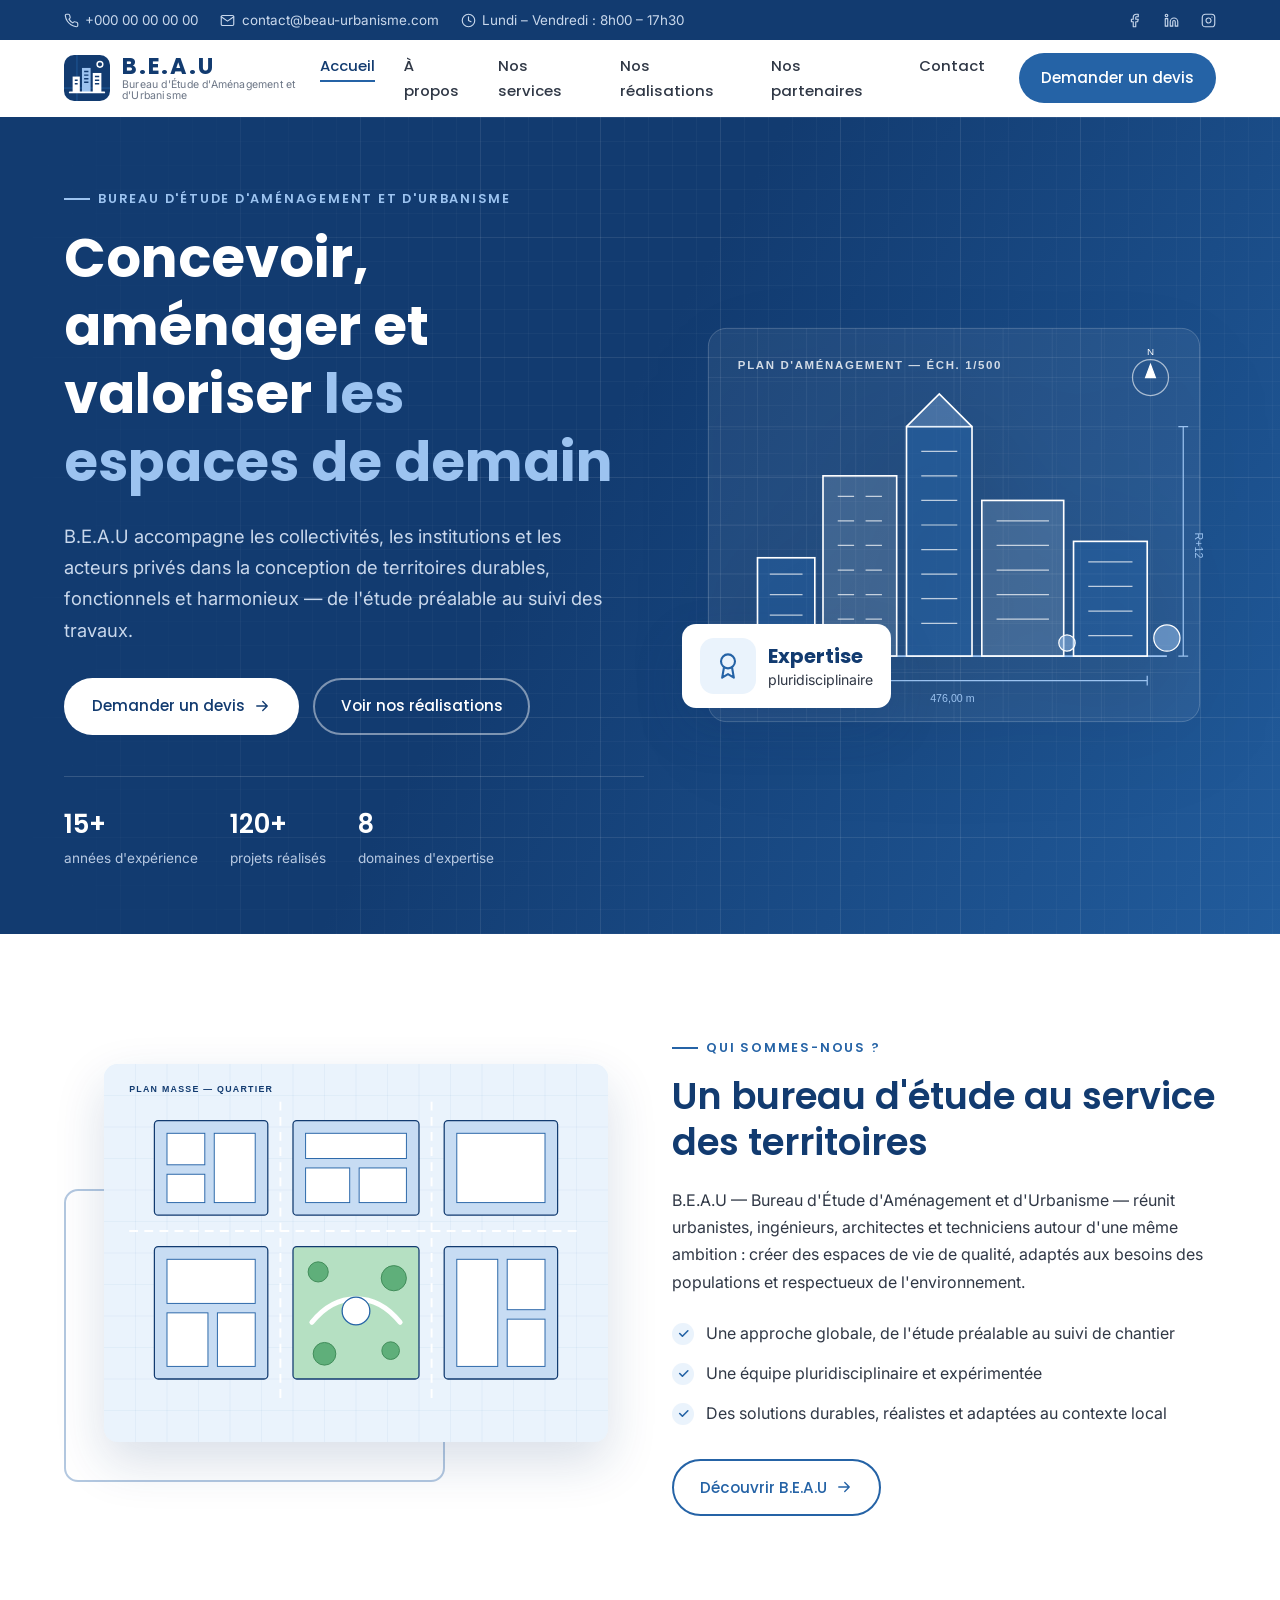
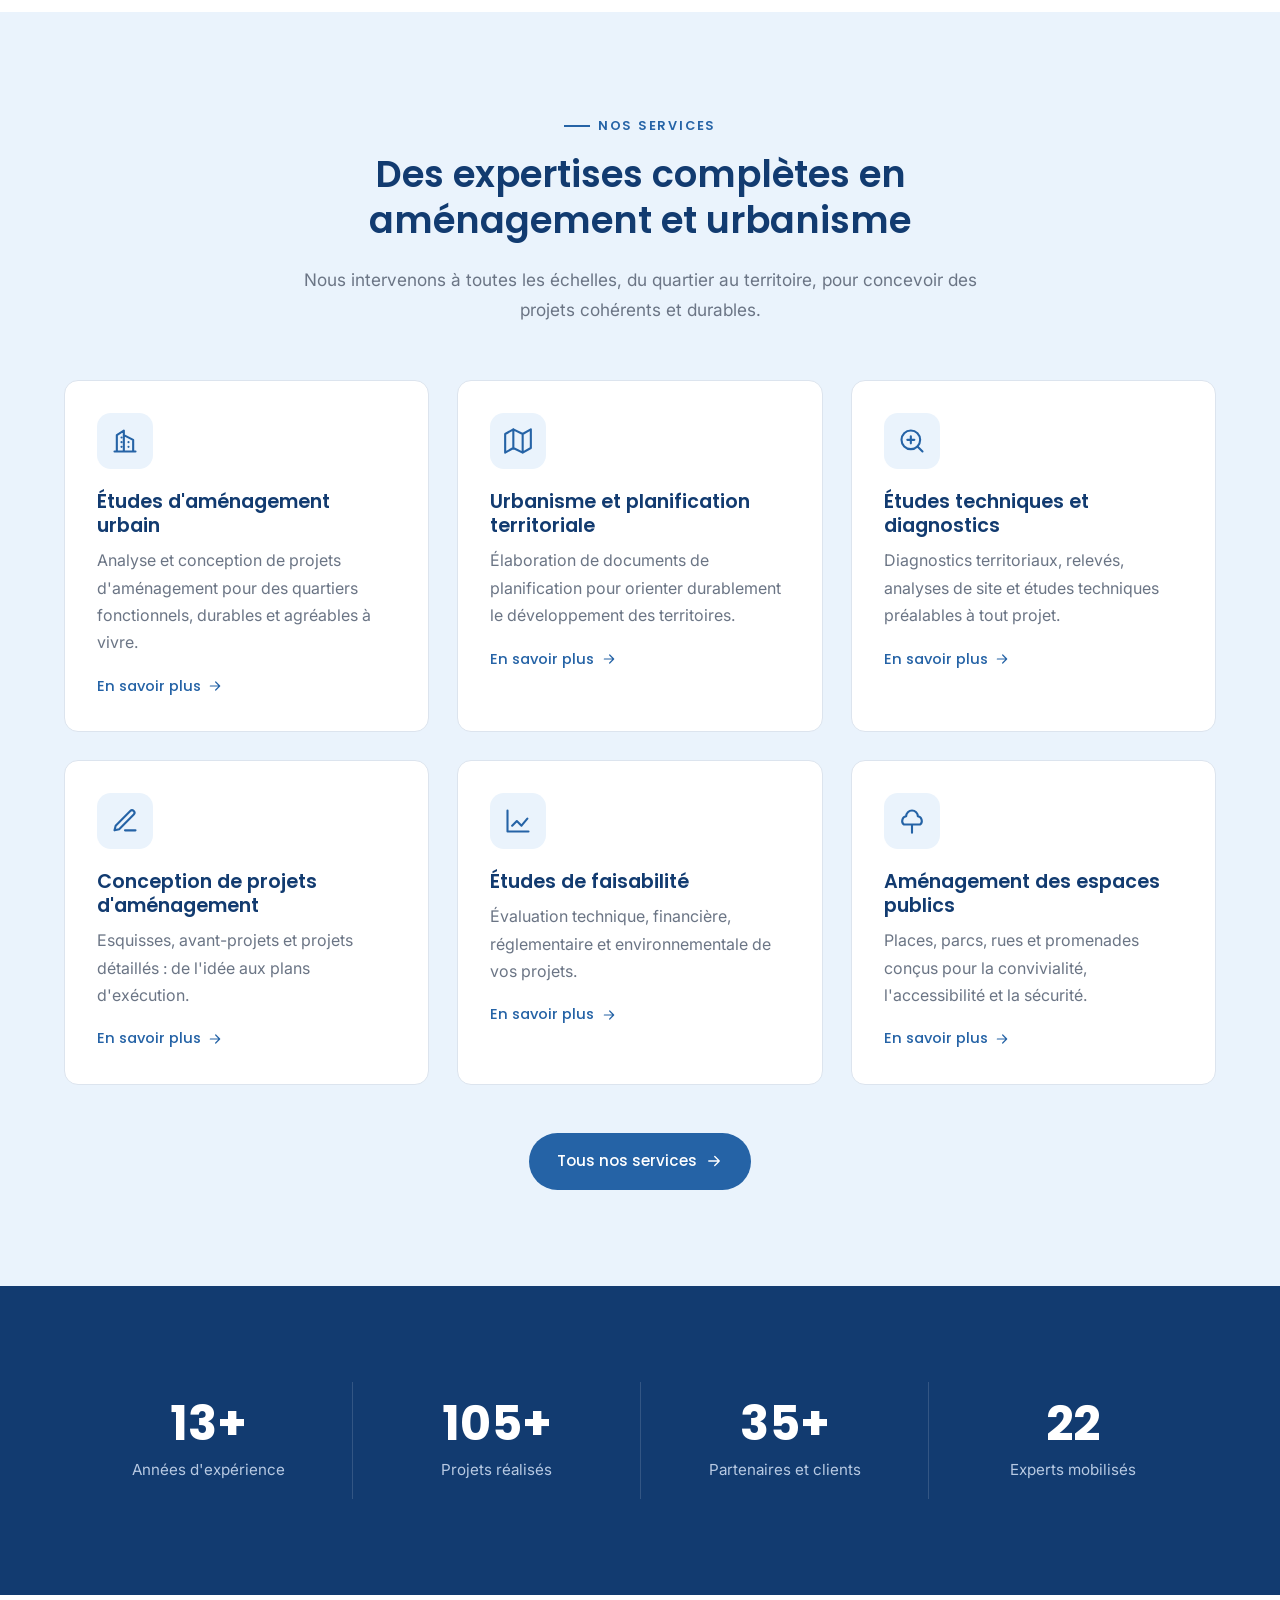
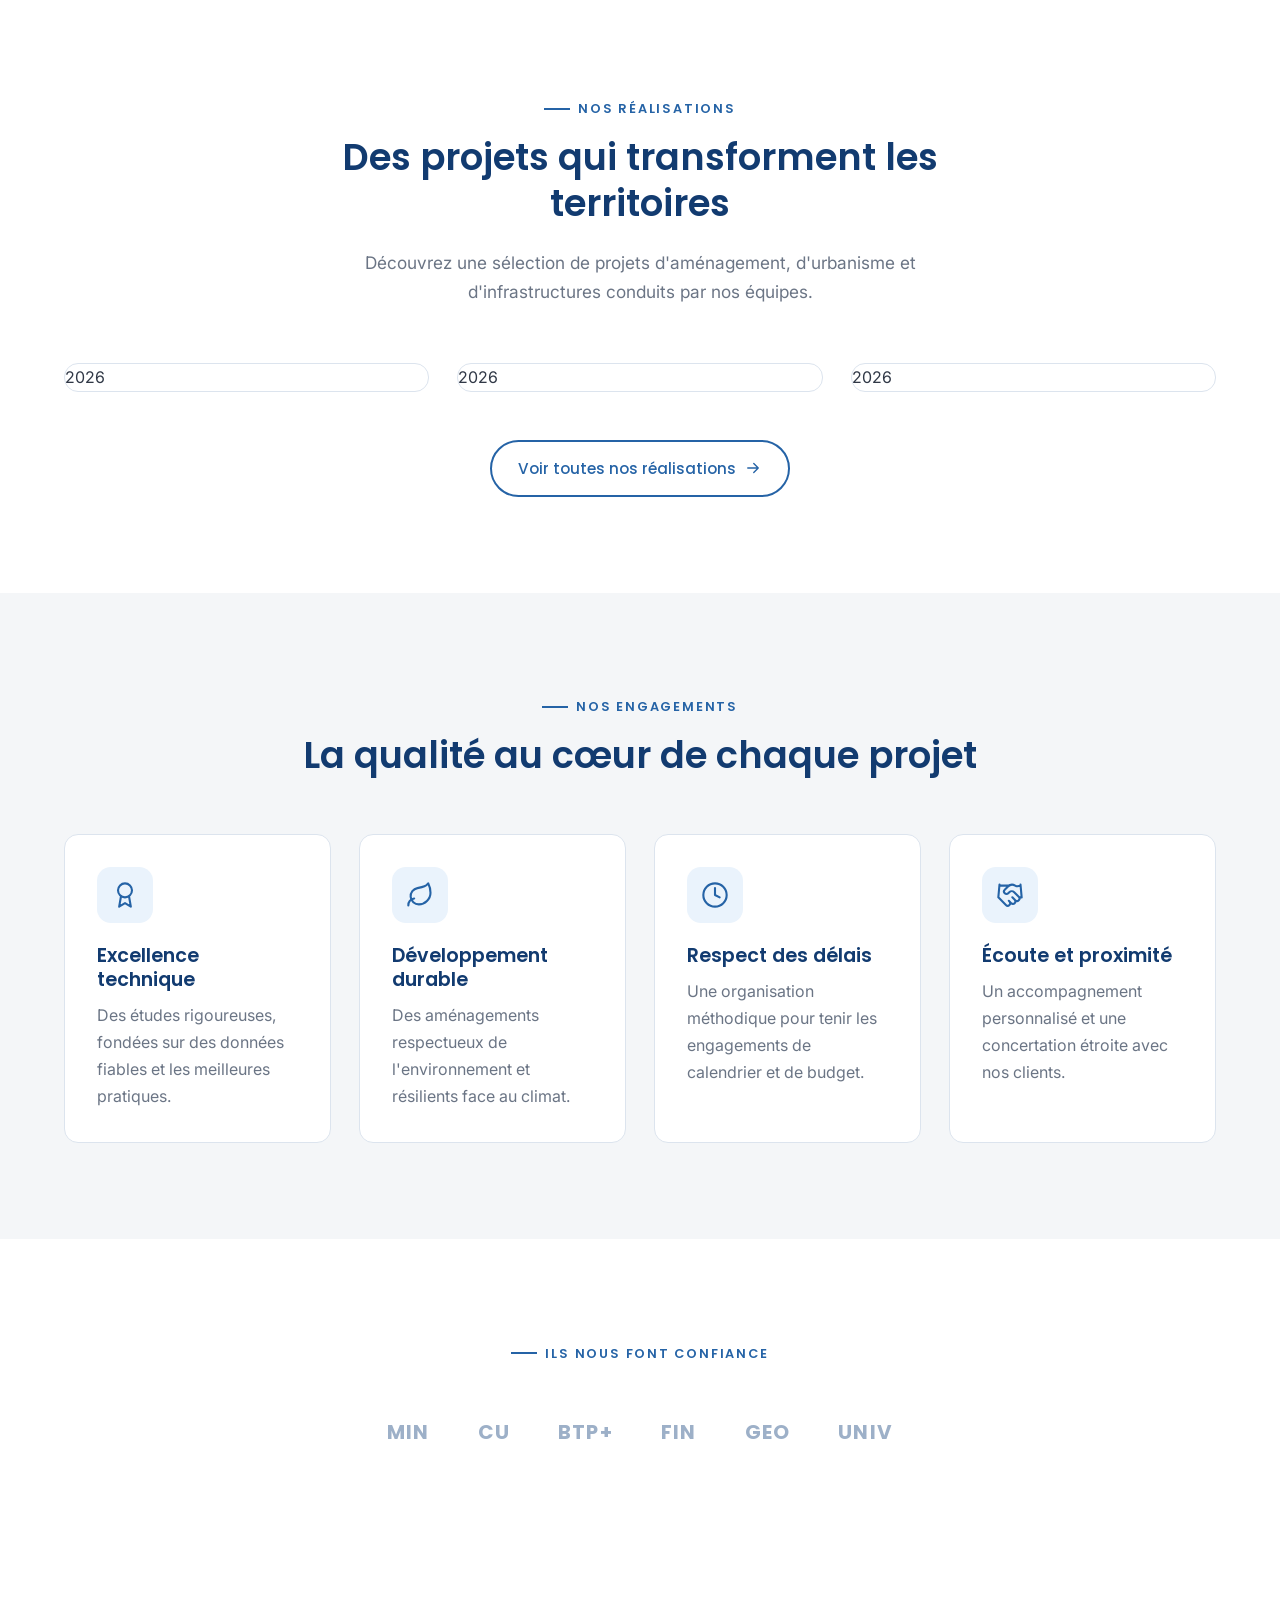
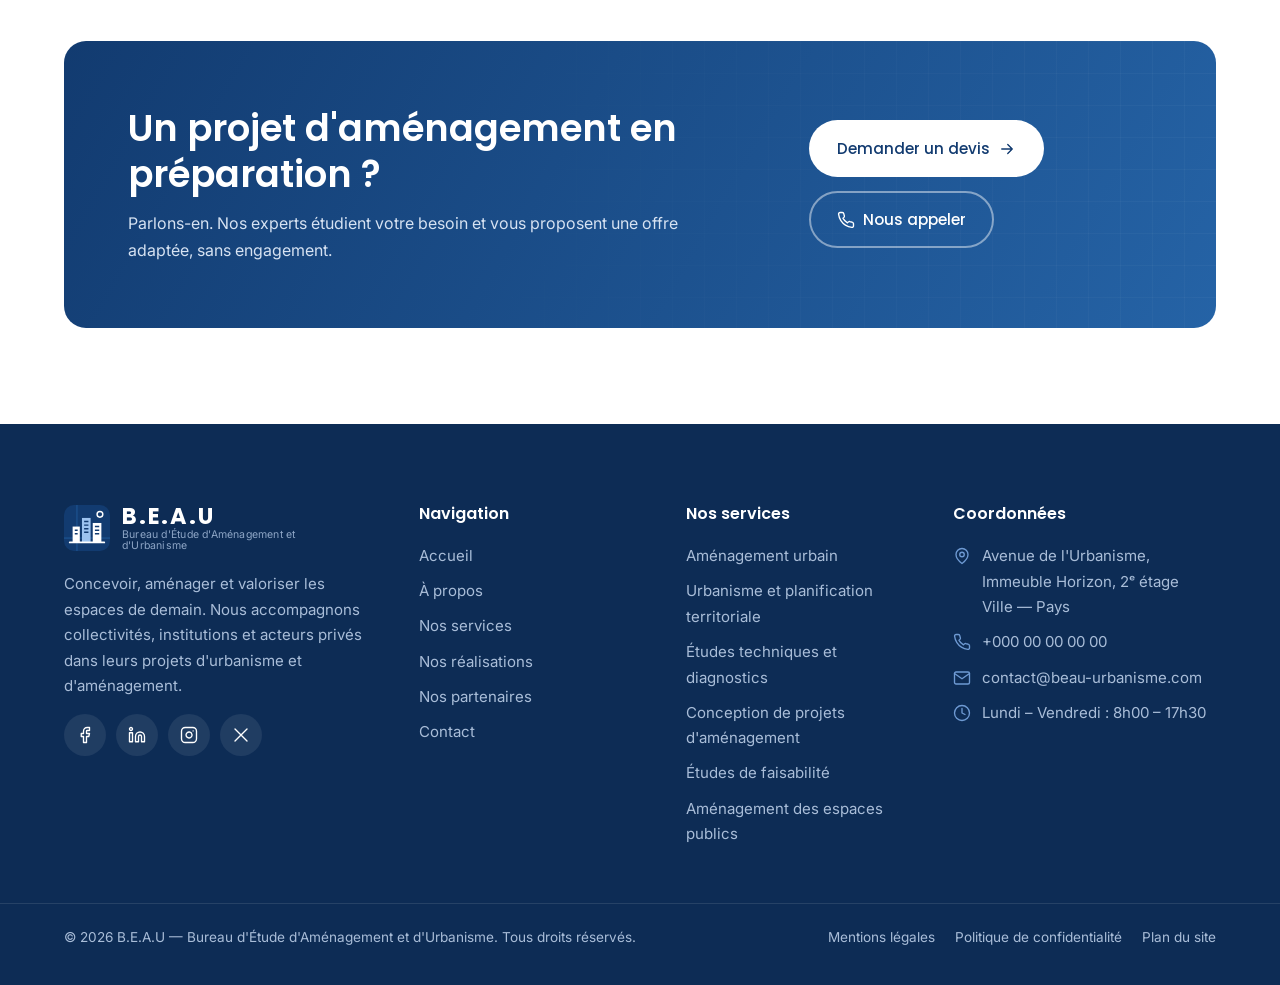
==== index.html @ 171e22b5 "Site web B.E.A.U — première version Six pages (accueil, à propos, services, réalisations, partenaire" ====
<!DOCTYPE html>
<html lang="fr" class="no-js">
<head>
  <meta charset="UTF-8">
  <meta name="viewport" content="width=device-width, initial-scale=1">
  <title>B.E.A.U — Bureau d'Étude d'Aménagement et d'Urbanisme</title>
  <meta name="description" content="B.E.A.U, bureau d'étude en aménagement et urbanisme : études urbaines, planification territoriale, conception d'espaces publics, études de faisabilité et suivi de projets.">
  <link rel="canonical" href="https://www.beau-urbanisme.com/">
  <meta name="theme-color" content="#123B70">
  <meta property="og:type" content="website">
  <meta property="og:site_name" content="B.E.A.U">
  <meta property="og:title" content="B.E.A.U — Bureau d'Étude d'Aménagement et d'Urbanisme">
  <meta property="og:description" content="B.E.A.U, bureau d'étude en aménagement et urbanisme : études urbaines, planification territoriale, conception d'espaces publics, études de faisabilité et suivi de projets.">
  <meta property="og:url" content="https://www.beau-urbanisme.com/">
  <meta property="og:locale" content="fr_FR">
  <link rel="icon" href="assets/img/favicon.svg" type="image/svg+xml">
  <link rel="preconnect" href="https://fonts.googleapis.com">
  <link rel="preconnect" href="https://fonts.gstatic.com" crossorigin>
  <link href="https://fonts.googleapis.com/css2?family=Inter:wght@400;500;600&family=Poppins:wght@500;600;700&display=swap" rel="stylesheet">
  <link rel="stylesheet" href="assets/css/style.css">
  <script type="application/ld+json">
  {
    "@context": "https://schema.org",
    "@type": "ProfessionalService",
    "name": "B.E.A.U — Bureau d'Étude d'Aménagement et d'Urbanisme",
    "url": "https://www.beau-urbanisme.com/",
    "logo": "https://www.beau-urbanisme.com/assets/img/logo.svg",
    "email": "contact@beau-urbanisme.com",
    "telephone": "+000 00 00 00 00",
    "address": { "@type": "PostalAddress", "streetAddress": "Avenue de l'Urbanisme, Immeuble Horizon, 2ᵉ étage", "addressLocality": "Ville — Pays" },
    "slogan": "Concevoir, aménager et valoriser les espaces de demain."
  }
  </script>
</head>
<body>
  <a class="skip-link" href="#contenu">Aller au contenu</a>

  <div class="topbar">
    <div class="container">
      <div class="topbar__info">
        <a href="tel:+000000000000"><svg viewBox="0 0 24 24" fill="none" stroke="currentColor" stroke-width="1.8" stroke-linecap="round" stroke-linejoin="round" aria-hidden="true"><path d="M22 16.9v3a2 2 0 0 1-2.2 2 19.8 19.8 0 0 1-8.6-3.1 19.5 19.5 0 0 1-6-6A19.8 19.8 0 0 1 2.1 4.2 2 2 0 0 1 4.1 2h3a2 2 0 0 1 2 1.7c.1.9.4 1.8.7 2.7a2 2 0 0 1-.5 2.1L8 9.8a16 16 0 0 0 6 6l1.3-1.3a2 2 0 0 1 2.1-.4c.9.3 1.8.6 2.7.7a2 2 0 0 1 1.7 2z"/></svg> +000 00 00 00 00</a>
        <a href="mailto:contact@beau-urbanisme.com"><svg viewBox="0 0 24 24" fill="none" stroke="currentColor" stroke-width="1.8" stroke-linecap="round" stroke-linejoin="round" aria-hidden="true"><rect x="2" y="4" width="20" height="16" rx="2"/><path d="M22 6l-10 7L2 6"/></svg> contact@beau-urbanisme.com</a>
        <a href="contact.html"><svg viewBox="0 0 24 24" fill="none" stroke="currentColor" stroke-width="1.8" stroke-linecap="round" stroke-linejoin="round" aria-hidden="true"><circle cx="12" cy="12" r="10"/><path d="M12 6v6l4 2"/></svg> Lundi – Vendredi : 8h00 – 17h30</a>
      </div>
      <div class="topbar__social">
        <a href="#" aria-label="Facebook"><svg viewBox="0 0 24 24" fill="none" stroke="currentColor" stroke-width="1.8" stroke-linecap="round" stroke-linejoin="round" aria-hidden="true"><path d="M18 2h-3a5 5 0 0 0-5 5v3H7v4h3v8h4v-8h3l1-4h-4V7a1 1 0 0 1 1-1h3z"/></svg></a>
        <a href="#" aria-label="LinkedIn"><svg viewBox="0 0 24 24" fill="none" stroke="currentColor" stroke-width="1.8" stroke-linecap="round" stroke-linejoin="round" aria-hidden="true"><path d="M16 8a6 6 0 0 1 6 6v7h-4v-7a2 2 0 0 0-4 0v7h-4v-7a6 6 0 0 1 6-6zM2 9h4v12H2z"/><circle cx="4" cy="4" r="2"/></svg></a>
        <a href="#" aria-label="Instagram"><svg viewBox="0 0 24 24" fill="none" stroke="currentColor" stroke-width="1.8" stroke-linecap="round" stroke-linejoin="round" aria-hidden="true"><rect x="2" y="2" width="20" height="20" rx="5"/><path d="M16 11.4A4 4 0 1 1 12.6 8 4 4 0 0 1 16 11.4zM17.5 6.5h.01"/></svg></a>
      </div>
    </div>
  </div>

  <header class="header">
    <div class="container">
      <a href="index.html" class="logo" aria-label="B.E.A.U — Accueil">
        <img src="assets/img/logo.svg" alt="" width="46" height="46">
        <span class="logo__text">
          <span class="logo__name">B.E.A.U</span>
          <span class="logo__tag">Bureau d'Étude d'Aménagement et d'Urbanisme</span>
        </span>
      </a>
      <button class="burger" type="button" aria-expanded="false" aria-controls="nav" aria-label="Ouvrir le menu"><span></span></button>
      <nav class="nav" id="nav" aria-label="Navigation principale">
        <ul class="nav__list">
          <li><a class="nav__link" href="index.html" aria-current="page">Accueil</a></li>
          <li><a class="nav__link" href="a-propos.html">À propos</a></li>
          <li><a class="nav__link" href="services.html">Nos services</a></li>
          <li><a class="nav__link" href="realisations.html">Nos réalisations</a></li>
          <li><a class="nav__link" href="partenaires.html">Nos partenaires</a></li>
          <li><a class="nav__link" href="contact.html">Contact</a></li>
        </ul>
        <a href="contact.html#formulaire" class="btn btn--primary">Demander un devis</a>
      </nav>
    </div>
  </header>

  <main id="contenu">
    <section class="hero">
      <div class="container">
        <div>
          <span class="eyebrow" style="color:#9CC3F0">Bureau d'Étude d'Aménagement et d'Urbanisme</span>
          <h1>Concevoir, aménager et valoriser <em>les espaces de demain</em></h1>
          <p class="hero__lead">B.E.A.U accompagne les collectivités, les institutions et les acteurs privés dans la conception de territoires durables, fonctionnels et harmonieux — de l'étude préalable au suivi des travaux.</p>
          <div class="btn-row">
            <a href="contact.html#formulaire" class="btn btn--light">Demander un devis <svg viewBox="0 0 24 24" fill="none" stroke="currentColor" stroke-width="1.8" stroke-linecap="round" stroke-linejoin="round" aria-hidden="true"><path d="M5 12h14M13 6l6 6-6 6"/></svg></a>
            <a href="realisations.html" class="btn btn--ghost">Voir nos réalisations</a>
          </div>
          <div class="hero__trust">
            <div><strong>15+</strong>années d'expérience</div>
            <div><strong>120+</strong>projets réalisés</div>
            <div><strong>8</strong>domaines d'expertise</div>
          </div>
        </div>
        <div class="hero__visual reveal">
          <img src="assets/img/hero-ville.svg" alt="Illustration d'un plan d'aménagement urbain avec bâtiments et cotes" width="640" height="520">
          <div class="hero__badge">
            <span class="icon-box"><svg viewBox="0 0 24 24" fill="none" stroke="currentColor" stroke-width="1.8" stroke-linecap="round" stroke-linejoin="round" aria-hidden="true"><circle cx="12" cy="8" r="6"/><path d="M15.5 13.5L17 22l-5-3-5 3 1.5-8.5"/></svg></span>
            <span><strong>Expertise</strong>pluridisciplinaire</span>
          </div>
        </div>
      </div>
    </section>

    <section class="section">
      <div class="container split">
        <div class="media-stack reveal">
          <div class="media-frame"><img src="assets/img/projet-quartier.svg" alt="Plan masse d'un quartier aménagé par B.E.A.U" loading="lazy" width="800" height="600"></div>
        </div>
        <div class="reveal" data-delay="1">
          <span class="eyebrow">Qui sommes-nous ?</span>
          <h2>Un bureau d'étude au service des territoires</h2>
          <p>B.E.A.U — Bureau d'Étude d'Aménagement et d'Urbanisme — réunit urbanistes, ingénieurs, architectes et techniciens autour d'une même ambition : créer des espaces de vie de qualité, adaptés aux besoins des populations et respectueux de l'environnement.</p>
          <ul class="check-list">
            <li>Une approche globale, de l'étude préalable au suivi de chantier</li>
            <li>Une équipe pluridisciplinaire et expérimentée</li>
            <li>Des solutions durables, réalistes et adaptées au contexte local</li>
          </ul>
          <a href="a-propos.html" class="btn btn--outline">Découvrir B.E.A.U <svg viewBox="0 0 24 24" fill="none" stroke="currentColor" stroke-width="1.8" stroke-linecap="round" stroke-linejoin="round" aria-hidden="true"><path d="M5 12h14M13 6l6 6-6 6"/></svg></a>
        </div>
      </div>
    </section>

    <section class="section section--light">
      <div class="container">
        <div class="section-head reveal">
          <span class="eyebrow">Nos services</span>
          <h2>Des expertises complètes en aménagement et urbanisme</h2>
          <p>Nous intervenons à toutes les échelles, du quartier au territoire, pour concevoir des projets cohérents et durables.</p>
        </div>
        <div class="grid grid-3">
          <article class="card reveal" data-delay="0">
            <div class="icon-box"><svg viewBox="0 0 24 24" fill="none" stroke="currentColor" stroke-width="1.8" stroke-linecap="round" stroke-linejoin="round" aria-hidden="true"><path d="M3 21h18M5 21V7l6-4v18M19 21V11l-8-4M9 9h.01M9 13h.01M9 17h.01M15 13h.01M15 17h.01"/></svg></div>
            <h3>Études d'aménagement urbain</h3>
            <p>Analyse et conception de projets d'aménagement pour des quartiers fonctionnels, durables et agréables à vivre.</p>
            <a href="services.html#amenagement-urbain" class="card__link">En savoir plus <svg viewBox="0 0 24 24" fill="none" stroke="currentColor" stroke-width="1.8" stroke-linecap="round" stroke-linejoin="round" aria-hidden="true"><path d="M5 12h14M13 6l6 6-6 6"/></svg></a>
          </article>
          <article class="card reveal" data-delay="1">
            <div class="icon-box"><svg viewBox="0 0 24 24" fill="none" stroke="currentColor" stroke-width="1.8" stroke-linecap="round" stroke-linejoin="round" aria-hidden="true"><path d="M1 6v16l7-4 8 4 7-4V2l-7 4-8-4-7 4zM8 2v16M16 6v16"/></svg></div>
            <h3>Urbanisme et planification territoriale</h3>
            <p>Élaboration de documents de planification pour orienter durablement le développement des territoires.</p>
            <a href="services.html#urbanisme-planification" class="card__link">En savoir plus <svg viewBox="0 0 24 24" fill="none" stroke="currentColor" stroke-width="1.8" stroke-linecap="round" stroke-linejoin="round" aria-hidden="true"><path d="M5 12h14M13 6l6 6-6 6"/></svg></a>
          </article>
          <article class="card reveal" data-delay="2">
            <div class="icon-box"><svg viewBox="0 0 24 24" fill="none" stroke="currentColor" stroke-width="1.8" stroke-linecap="round" stroke-linejoin="round" aria-hidden="true"><circle cx="11" cy="11" r="8"/><path d="M21 21l-4.3-4.3M8 11h6M11 8v6"/></svg></div>
            <h3>Études techniques et diagnostics</h3>
            <p>Diagnostics territoriaux, relevés, analyses de site et études techniques préalables à tout projet.</p>
            <a href="services.html#etudes-techniques" class="card__link">En savoir plus <svg viewBox="0 0 24 24" fill="none" stroke="currentColor" stroke-width="1.8" stroke-linecap="round" stroke-linejoin="round" aria-hidden="true"><path d="M5 12h14M13 6l6 6-6 6"/></svg></a>
          </article>
          <article class="card reveal" data-delay="0">
            <div class="icon-box"><svg viewBox="0 0 24 24" fill="none" stroke="currentColor" stroke-width="1.8" stroke-linecap="round" stroke-linejoin="round" aria-hidden="true"><path d="M12 20h9M16.5 3.5a2.1 2.1 0 0 1 3 3L7 19l-4 1 1-4L16.5 3.5z"/></svg></div>
            <h3>Conception de projets d'aménagement</h3>
            <p>Esquisses, avant-projets et projets détaillés : de l'idée aux plans d'exécution.</p>
            <a href="services.html#conception" class="card__link">En savoir plus <svg viewBox="0 0 24 24" fill="none" stroke="currentColor" stroke-width="1.8" stroke-linecap="round" stroke-linejoin="round" aria-hidden="true"><path d="M5 12h14M13 6l6 6-6 6"/></svg></a>
          </article>
          <article class="card reveal" data-delay="1">
            <div class="icon-box"><svg viewBox="0 0 24 24" fill="none" stroke="currentColor" stroke-width="1.8" stroke-linecap="round" stroke-linejoin="round" aria-hidden="true"><path d="M3 3v18h18M7 16l4-4 4 4 5-6"/></svg></div>
            <h3>Études de faisabilité</h3>
            <p>Évaluation technique, financière, réglementaire et environnementale de vos projets.</p>
            <a href="services.html#faisabilite" class="card__link">En savoir plus <svg viewBox="0 0 24 24" fill="none" stroke="currentColor" stroke-width="1.8" stroke-linecap="round" stroke-linejoin="round" aria-hidden="true"><path d="M5 12h14M13 6l6 6-6 6"/></svg></a>
          </article>
          <article class="card reveal" data-delay="2">
            <div class="icon-box"><svg viewBox="0 0 24 24" fill="none" stroke="currentColor" stroke-width="1.8" stroke-linecap="round" stroke-linejoin="round" aria-hidden="true"><path d="M12 22v-7M17 8a5 5 0 1 0-10 0 4 4 0 0 0-2 7h14a4 4 0 0 0-2-7z"/></svg></div>
            <h3>Aménagement des espaces publics</h3>
            <p>Places, parcs, rues et promenades conçus pour la convivialité, l'accessibilité et la sécurité.</p>
            <a href="services.html#espaces-publics" class="card__link">En savoir plus <svg viewBox="0 0 24 24" fill="none" stroke="currentColor" stroke-width="1.8" stroke-linecap="round" stroke-linejoin="round" aria-hidden="true"><path d="M5 12h14M13 6l6 6-6 6"/></svg></a>
          </article>
        </div>
        <div style="text-align:center;margin-top:48px" class="reveal">
          <a href="services.html" class="btn btn--primary">Tous nos services <svg viewBox="0 0 24 24" fill="none" stroke="currentColor" stroke-width="1.8" stroke-linecap="round" stroke-linejoin="round" aria-hidden="true"><path d="M5 12h14M13 6l6 6-6 6"/></svg></a>
        </div>
      </div>
    </section>

    <section class="section section--dark">
      <div class="container">
        <!-- Chiffres clés : à confirmer avec l'entreprise -->
        <div class="stats">
          <div class="stat reveal"><div class="stat__num" data-count="15" data-suffix="+">15+</div><div class="stat__label">Années d'expérience</div></div>
          <div class="stat reveal" data-delay="1"><div class="stat__num" data-count="120" data-suffix="+">120+</div><div class="stat__label">Projets réalisés</div></div>
          <div class="stat reveal" data-delay="2"><div class="stat__num" data-count="40" data-suffix="+">40+</div><div class="stat__label">Partenaires et clients</div></div>
          <div class="stat reveal" data-delay="3"><div class="stat__num" data-count="25">25</div><div class="stat__label">Experts mobilisés</div></div>
        </div>
      </div>
    </section>

    <section class="section">
      <div class="container">
        <div class="section-head reveal">
          <span class="eyebrow">Nos réalisations</span>
          <h2>Des projets qui transforment les territoires</h2>
          <p>Découvrez une sélection de projets d'aménagement, d'urbanisme et d'infrastructures conduits par nos équipes.</p>
        </div>
        <div class="grid grid-3">
          <div class="project-item reveal" data-delay="0">
            <button type="button" class="project-card" data-project
              data-img="assets/img/projet-quartier.svg" data-title="Plan d'aménagement du quartier Les Jardins" data-place="Ville A" data-year="2024"
              data-domain="Aménagement urbain" data-client="Commune de Ville A" data-desc="Conception du plan d'aménagement d'un nouveau quartier mixte de 35 hectares : trame viaire hiérarchisée, îlots résidentiels, équipements publics, parc central et réseau de cheminements piétons.">
              <span class="project-card__img">
                <img src="assets/img/projet-quartier.svg" alt="Plan d'aménagement du quartier Les Jardins — Aménagement urbain" loading="lazy" width="800" height="600">
                <span class="project-card__tag">Urbanisme</span>
              </span>
              <span class="project-card__body">
                <h3>Plan d'aménagement du quartier Les Jardins</h3>
                <span class="project-meta">
                  <span><svg viewBox="0 0 24 24" fill="none" stroke="currentColor" stroke-width="1.8" stroke-linecap="round" stroke-linejoin="round" aria-hidden="true"><path d="M20 10c0 6-8 12-8 12s-8-6-8-12a8 8 0 0 1 16 0z"/><circle cx="12" cy="10" r="3"/></svg> Ville A</span>
                  <span><svg viewBox="0 0 24 24" fill="none" stroke="currentColor" stroke-width="1.8" stroke-linecap="round" stroke-linejoin="round" aria-hidden="true"><rect x="3" y="4" width="18" height="18" rx="2"/><path d="M16 2v4M8 2v4M3 10h18"/></svg> 2024</span>
                </span>
              </span>
            </button>
          </div>
          <div class="project-item reveal" data-delay="1">
            <button type="button" class="project-card" data-project
              data-img="assets/img/projet-route.svg" data-title="Réaménagement du carrefour central" data-place="Ville B" data-year="2023"
              data-domain="Voirie et mobilité" data-client="Direction des Travaux Publics" data-desc="Étude et conception d'un carrefour giratoire pour fluidifier le trafic et sécuriser les traversées piétonnes : diagnostic de circulation, variantes, avant-projet détaillé et suivi des travaux.">
              <span class="project-card__img">
                <img src="assets/img/projet-route.svg" alt="Réaménagement du carrefour central — Voirie et mobilité" loading="lazy" width="800" height="600">
                <span class="project-card__tag">Infrastructures</span>
              </span>
              <span class="project-card__body">
                <h3>Réaménagement du carrefour central</h3>
                <span class="project-meta">
                  <span><svg viewBox="0 0 24 24" fill="none" stroke="currentColor" stroke-width="1.8" stroke-linecap="round" stroke-linejoin="round" aria-hidden="true"><path d="M20 10c0 6-8 12-8 12s-8-6-8-12a8 8 0 0 1 16 0z"/><circle cx="12" cy="10" r="3"/></svg> Ville B</span>
                  <span><svg viewBox="0 0 24 24" fill="none" stroke="currentColor" stroke-width="1.8" stroke-linecap="round" stroke-linejoin="round" aria-hidden="true"><rect x="3" y="4" width="18" height="18" rx="2"/><path d="M16 2v4M8 2v4M3 10h18"/></svg> 2023</span>
                </span>
              </span>
            </button>
          </div>
          <div class="project-item reveal" data-delay="2">
            <button type="button" class="project-card" data-project
              data-img="assets/img/projet-parc.svg" data-title="Parc urbain de la Rivière" data-place="Ville C" data-year="2023"
              data-domain="Espaces verts" data-client="Mairie de Ville C" data-desc="Création d'un parc urbain de 8 hectares en bord de rivière : bassin paysager, aires de jeux, promenades, plantations d'essences locales et gestion durable des eaux pluviales.">
              <span class="project-card__img">
                <img src="assets/img/projet-parc.svg" alt="Parc urbain de la Rivière — Espaces verts" loading="lazy" width="800" height="600">
                <span class="project-card__tag">Espaces publics</span>
              </span>
              <span class="project-card__body">
                <h3>Parc urbain de la Rivière</h3>
                <span class="project-meta">
                  <span><svg viewBox="0 0 24 24" fill="none" stroke="currentColor" stroke-width="1.8" stroke-linecap="round" stroke-linejoin="round" aria-hidden="true"><path d="M20 10c0 6-8 12-8 12s-8-6-8-12a8 8 0 0 1 16 0z"/><circle cx="12" cy="10" r="3"/></svg> Ville C</span>
                  <span><svg viewBox="0 0 24 24" fill="none" stroke="currentColor" stroke-width="1.8" stroke-linecap="round" stroke-linejoin="round" aria-hidden="true"><rect x="3" y="4" width="18" height="18" rx="2"/><path d="M16 2v4M8 2v4M3 10h18"/></svg> 2023</span>
                </span>
              </span>
            </button>
          </div>
        </div>
        <div style="text-align:center;margin-top:48px" class="reveal">
          <a href="realisations.html" class="btn btn--outline">Voir toutes nos réalisations <svg viewBox="0 0 24 24" fill="none" stroke="currentColor" stroke-width="1.8" stroke-linecap="round" stroke-linejoin="round" aria-hidden="true"><path d="M5 12h14M13 6l6 6-6 6"/></svg></a>
        </div>
      </div>
    </section>

    <section class="section section--gray">
      <div class="container">
        <div class="section-head reveal">
          <span class="eyebrow">Nos engagements</span>
          <h2>La qualité au cœur de chaque projet</h2>
        </div>
        <div class="grid grid-4">
          <article class="card reveal"><div class="icon-box"><svg viewBox="0 0 24 24" fill="none" stroke="currentColor" stroke-width="1.8" stroke-linecap="round" stroke-linejoin="round" aria-hidden="true"><circle cx="12" cy="8" r="6"/><path d="M15.5 13.5L17 22l-5-3-5 3 1.5-8.5"/></svg></div><h3>Excellence technique</h3><p>Des études rigoureuses, fondées sur des données fiables et les meilleures pratiques.</p></article>
          <article class="card reveal" data-delay="1"><div class="icon-box"><svg viewBox="0 0 24 24" fill="none" stroke="currentColor" stroke-width="1.8" stroke-linecap="round" stroke-linejoin="round" aria-hidden="true"><path d="M11 20A7 7 0 0 1 9.8 6.1C15.5 5 17 4.5 19 2c1 2 2 4.2 2 8 0 5.5-4.8 10-10 10z"/><path d="M2 21c0-3 1.9-5.4 5-6"/></svg></div><h3>Développement durable</h3><p>Des aménagements respectueux de l'environnement et résilients face au climat.</p></article>
          <article class="card reveal" data-delay="2"><div class="icon-box"><svg viewBox="0 0 24 24" fill="none" stroke="currentColor" stroke-width="1.8" stroke-linecap="round" stroke-linejoin="round" aria-hidden="true"><circle cx="12" cy="12" r="10"/><path d="M12 6v6l4 2"/></svg></div><h3>Respect des délais</h3><p>Une organisation méthodique pour tenir les engagements de calendrier et de budget.</p></article>
          <article class="card reveal" data-delay="3"><div class="icon-box"><svg viewBox="0 0 24 24" fill="none" stroke="currentColor" stroke-width="1.8" stroke-linecap="round" stroke-linejoin="round" aria-hidden="true"><path d="M11 17l2 2a1 1 0 1 0 3-3M14 14l2.5 2.5a1 1 0 1 0 3-3l-3.9-3.9a3 3 0 0 0-4.2 0l-.9.9a1 1 0 1 1-3-3l2.8-2.8a5 5 0 0 1 6.1-.8l.5.3a2 2 0 0 0 1.4.3L21 4M21 3l1 11h-2M3 3L2 14l6.5 6.5a1 1 0 1 0 3-3M3 4h8"/></svg></div><h3>Écoute et proximité</h3><p>Un accompagnement personnalisé et une concertation étroite avec nos clients.</p></article>
        </div>
      </div>
    </section>

    <section class="section">
      <div class="container">
        <div class="section-head reveal" style="margin-bottom:36px">
          <span class="eyebrow">Ils nous font confiance</span>
        </div>
        <div class="logo-strip reveal">
          <span title="Ministère en charge de l'Urbanisme">MIN</span>
          <span title="Communauté Urbaine">CU</span>
          <span title="Groupe BTP Construction">BTP+</span>
          <span title="Agence de financement du développement">FIN</span>
          <span title="GéoTopo Ingénierie">GEO</span>
          <span title="Université — École d'urbanisme">UNIV</span>
        </div>
      </div>
    </section>

    <section class="section">
      <div class="container">
        <div class="cta reveal">
          <div>
            <h2>Un projet d'aménagement en préparation ?</h2>
            <p>Parlons-en. Nos experts étudient votre besoin et vous proposent une offre adaptée, sans engagement.</p>
          </div>
          <div class="btn-row">
            <a href="contact.html#formulaire" class="btn btn--light">Demander un devis <svg viewBox="0 0 24 24" fill="none" stroke="currentColor" stroke-width="1.8" stroke-linecap="round" stroke-linejoin="round" aria-hidden="true"><path d="M5 12h14M13 6l6 6-6 6"/></svg></a>
            <a href="tel:+000000000000" class="btn btn--ghost"><svg viewBox="0 0 24 24" fill="none" stroke="currentColor" stroke-width="1.8" stroke-linecap="round" stroke-linejoin="round" aria-hidden="true"><path d="M22 16.9v3a2 2 0 0 1-2.2 2 19.8 19.8 0 0 1-8.6-3.1 19.5 19.5 0 0 1-6-6A19.8 19.8 0 0 1 2.1 4.2 2 2 0 0 1 4.1 2h3a2 2 0 0 1 2 1.7c.1.9.4 1.8.7 2.7a2 2 0 0 1-.5 2.1L8 9.8a16 16 0 0 0 6 6l1.3-1.3a2 2 0 0 1 2.1-.4c.9.3 1.8.6 2.7.7a2 2 0 0 1 1.7 2z"/></svg> Nous appeler</a>
          </div>
        </div>
      </div>
    </section>

    <div class="modal" id="project-modal" role="dialog" aria-modal="true" aria-labelledby="modal-title" aria-hidden="true">
      <div class="modal__dialog">
        <button type="button" class="modal__close" aria-label="Fermer"><svg viewBox="0 0 24 24" fill="none" stroke="currentColor" stroke-width="1.8" stroke-linecap="round" stroke-linejoin="round" aria-hidden="true"><path d="M18 6L6 18M6 6l12 12"/></svg></button>
        <div class="modal__media"><img data-modal-img src="assets/img/projet-quartier.svg" alt=""></div>
        <div class="modal__content">
          <span class="eyebrow">Réalisation</span>
          <h2 id="modal-title" data-modal-title></h2>
          <ul class="modal__facts">
            <li><strong>Lieu</strong><span data-modal-place></span></li>
            <li><strong>Année</strong><span data-modal-year></span></li>
            <li><strong>Domaine</strong><span data-modal-domain></span></li>
            <li><strong>Maître d'ouvrage</strong><span data-modal-client></span></li>
          </ul>
          <p data-modal-desc></p>
          <a href="contact.html#formulaire" class="btn btn--primary">Un projet similaire ? <svg viewBox="0 0 24 24" fill="none" stroke="currentColor" stroke-width="1.8" stroke-linecap="round" stroke-linejoin="round" aria-hidden="true"><path d="M5 12h14M13 6l6 6-6 6"/></svg></a>
        </div>
      </div>
    </div>
  </main>

  <footer class="footer">
    <div class="container footer__grid">
      <div>
        <a href="index.html" class="logo">
          <img src="assets/img/logo.svg" alt="" width="46" height="46">
          <span class="logo__text">
            <span class="logo__name">B.E.A.U</span>
            <span class="logo__tag">Bureau d'Étude d'Aménagement et d'Urbanisme</span>
          </span>
        </a>
        <p>Concevoir, aménager et valoriser les espaces de demain. Nous accompagnons collectivités, institutions et acteurs privés dans leurs projets d'urbanisme et d'aménagement.</p>
        <div class="socials">
          <a href="#" aria-label="Facebook" rel="noopener"><svg viewBox="0 0 24 24" fill="none" stroke="currentColor" stroke-width="1.8" stroke-linecap="round" stroke-linejoin="round" aria-hidden="true"><path d="M18 2h-3a5 5 0 0 0-5 5v3H7v4h3v8h4v-8h3l1-4h-4V7a1 1 0 0 1 1-1h3z"/></svg></a>
          <a href="#" aria-label="LinkedIn" rel="noopener"><svg viewBox="0 0 24 24" fill="none" stroke="currentColor" stroke-width="1.8" stroke-linecap="round" stroke-linejoin="round" aria-hidden="true"><path d="M16 8a6 6 0 0 1 6 6v7h-4v-7a2 2 0 0 0-4 0v7h-4v-7a6 6 0 0 1 6-6zM2 9h4v12H2z"/><circle cx="4" cy="4" r="2"/></svg></a>
          <a href="#" aria-label="Instagram" rel="noopener"><svg viewBox="0 0 24 24" fill="none" stroke="currentColor" stroke-width="1.8" stroke-linecap="round" stroke-linejoin="round" aria-hidden="true"><rect x="2" y="2" width="20" height="20" rx="5"/><path d="M16 11.4A4 4 0 1 1 12.6 8 4 4 0 0 1 16 11.4zM17.5 6.5h.01"/></svg></a>
          <a href="#" aria-label="X (Twitter)" rel="noopener"><svg viewBox="0 0 24 24" fill="none" stroke="currentColor" stroke-width="1.8" stroke-linecap="round" stroke-linejoin="round" aria-hidden="true"><path d="M4 4l16 16M20 4L4 20"/></svg></a>
        </div>
      </div>
      <div>
        <h3>Navigation</h3>
        <ul>
          <li><a href="index.html">Accueil</a></li>
          <li><a href="a-propos.html">À propos</a></li>
          <li><a href="services.html">Nos services</a></li>
          <li><a href="realisations.html">Nos réalisations</a></li>
          <li><a href="partenaires.html">Nos partenaires</a></li>
          <li><a href="contact.html">Contact</a></li>
        </ul>
      </div>
      <div>
        <h3>Nos services</h3>
        <ul>
          <li><a href="services.html#amenagement-urbain">Aménagement urbain</a></li>
          <li><a href="services.html#urbanisme-planification">Urbanisme et planification territoriale</a></li>
          <li><a href="services.html#etudes-techniques">Études techniques et diagnostics</a></li>
          <li><a href="services.html#conception">Conception de projets d'aménagement</a></li>
          <li><a href="services.html#faisabilite">Études de faisabilité</a></li>
          <li><a href="services.html#espaces-publics">Aménagement des espaces publics</a></li>
        </ul>
      </div>
      <div>
        <h3>Coordonnées</h3>
        <ul class="footer__contact">
          <li><svg viewBox="0 0 24 24" fill="none" stroke="currentColor" stroke-width="1.8" stroke-linecap="round" stroke-linejoin="round" aria-hidden="true"><path d="M20 10c0 6-8 12-8 12s-8-6-8-12a8 8 0 0 1 16 0z"/><circle cx="12" cy="10" r="3"/></svg><span>Avenue de l'Urbanisme, Immeuble Horizon, 2ᵉ étage<br>Ville — Pays</span></li>
          <li><svg viewBox="0 0 24 24" fill="none" stroke="currentColor" stroke-width="1.8" stroke-linecap="round" stroke-linejoin="round" aria-hidden="true"><path d="M22 16.9v3a2 2 0 0 1-2.2 2 19.8 19.8 0 0 1-8.6-3.1 19.5 19.5 0 0 1-6-6A19.8 19.8 0 0 1 2.1 4.2 2 2 0 0 1 4.1 2h3a2 2 0 0 1 2 1.7c.1.9.4 1.8.7 2.7a2 2 0 0 1-.5 2.1L8 9.8a16 16 0 0 0 6 6l1.3-1.3a2 2 0 0 1 2.1-.4c.9.3 1.8.6 2.7.7a2 2 0 0 1 1.7 2z"/></svg><a href="tel:+000000000000">+000 00 00 00 00</a></li>
          <li><svg viewBox="0 0 24 24" fill="none" stroke="currentColor" stroke-width="1.8" stroke-linecap="round" stroke-linejoin="round" aria-hidden="true"><rect x="2" y="4" width="20" height="16" rx="2"/><path d="M22 6l-10 7L2 6"/></svg><a href="mailto:contact@beau-urbanisme.com">contact@beau-urbanisme.com</a></li>
          <li><svg viewBox="0 0 24 24" fill="none" stroke="currentColor" stroke-width="1.8" stroke-linecap="round" stroke-linejoin="round" aria-hidden="true"><circle cx="12" cy="12" r="10"/><path d="M12 6v6l4 2"/></svg><span>Lundi – Vendredi : 8h00 – 17h30</span></li>
        </ul>
      </div>
    </div>
    <div class="footer__bottom">
      <div class="container">
        <p>© <span data-year>2026</span> B.E.A.U — Bureau d'Étude d'Aménagement et d'Urbanisme. Tous droits réservés.</p>
        <nav aria-label="Liens légaux">
          <a href="mentions-legales.html">Mentions légales</a>
          <a href="politique-confidentialite.html">Politique de confidentialité</a>
          <a href="sitemap.xml">Plan du site</a>
        </nav>
      </div>
    </div>
  </footer>

  <button class="to-top" type="button" aria-label="Retour en haut de page"><svg viewBox="0 0 24 24" fill="none" stroke="currentColor" stroke-width="1.8" stroke-linecap="round" stroke-linejoin="round" aria-hidden="true"><path d="M12 19V5M5 12l7-7 7 7"/></svg></button>
  <script src="assets/js/main.js" defer></script>
</body>
</html>
---- assets/css/style.css ----
/* ==========================================================================
   B.E.A.U — Bureau d'Étude d'Aménagement et d'Urbanisme
   Feuille de style principale
   ========================================================================== */

:root {
  --blue-900: #123B70;   /* Bleu principal */
  --blue-600: #2563A6;   /* Bleu secondaire */
  --blue-50:  #EAF3FC;   /* Bleu clair */
  --white:    #FFFFFF;
  --gray-50:  #F4F6F8;   /* Gris clair */
  --gray-800: #303846;   /* Gris foncé (texte) */
  --gray-500: #6B7585;
  --border:   #DCE4EE;

  --font-title: "Poppins", system-ui, sans-serif;
  --font-body: "Inter", system-ui, sans-serif;

  --radius: 14px;
  --radius-sm: 8px;
  --shadow-sm: 0 2px 8px rgba(18, 59, 112, .06);
  --shadow: 0 10px 30px rgba(18, 59, 112, .10);
  --shadow-lg: 0 20px 50px rgba(18, 59, 112, .16);
  --container: 1200px;
  --header-h: 76px;
  --ease: cubic-bezier(.22, .61, .36, 1);
}

/* ---------- Reset ---------- */
*, *::before, *::after { box-sizing: border-box; }
html { scroll-behavior: smooth; scroll-padding-top: var(--header-h); }
body {
  margin: 0;
  font-family: var(--font-body);
  font-size: 1rem;
  line-height: 1.7;
  color: var(--gray-800);
  background: var(--white);
  -webkit-font-smoothing: antialiased;
}
img, svg { max-width: 100%; height: auto; display: block; }
a { color: var(--blue-600); text-decoration: none; transition: color .2s; }
a:hover { color: var(--blue-900); }
h1, h2, h3, h4 {
  font-family: var(--font-title);
  color: var(--blue-900);
  line-height: 1.25;
  margin: 0 0 .6em;
  font-weight: 600;
}
h1 { font-size: clamp(2rem, 4.5vw, 3.4rem); font-weight: 700; }
h2 { font-size: clamp(1.6rem, 3vw, 2.3rem); }
h3 { font-size: 1.2rem; }
p { margin: 0 0 1em; }
ul { padding-left: 1.2em; }
button, input, select, textarea { font: inherit; color: inherit; }

.skip-link {
  position: absolute; left: -999px; top: 8px; z-index: 1000;
  background: var(--blue-900); color: #fff; padding: .6rem 1rem; border-radius: var(--radius-sm);
}
.skip-link:focus { left: 8px; color: #fff; }
:focus-visible { outline: 3px solid var(--blue-600); outline-offset: 3px; }
.sr-only {
  position: absolute; width: 1px; height: 1px; padding: 0; margin: -1px;
  overflow: hidden; clip: rect(0,0,0,0); white-space: nowrap; border: 0;
}

/* ---------- Layout ---------- */
.container { width: 100%; max-width: var(--container); margin: 0 auto; padding: 0 24px; }
.section { padding: 96px 0; }
.section--light { background: var(--blue-50); }
.section--gray { background: var(--gray-50); }
.section--dark { background: var(--blue-900); color: #D6E2F2; }
.section--dark h2, .section--dark h3 { color: #fff; }

.section-head { max-width: 680px; margin: 0 auto 56px; text-align: center; }
.section-head p { color: var(--gray-500); font-size: 1.08rem; }
.section--dark .section-head p { color: #B7C9E2; }
.eyebrow {
  display: inline-flex; align-items: center; gap: .5rem;
  font-family: var(--font-title); font-size: .8rem; font-weight: 600;
  letter-spacing: .14em; text-transform: uppercase; color: var(--blue-600);
  margin-bottom: .9rem;
}
.eyebrow::before { content: ""; width: 26px; height: 2px; background: currentColor; }
.section--dark .eyebrow { color: #8FB6E6; }

.grid { display: grid; gap: 28px; }
.grid-2 { grid-template-columns: repeat(2, 1fr); }
.grid-3 { grid-template-columns: repeat(3, 1fr); }
.grid-4 { grid-template-columns: repeat(4, 1fr); }
.split { display: grid; grid-template-columns: 1fr 1fr; gap: 64px; align-items: center; }

/* ---------- Buttons ---------- */
.btn {
  display: inline-flex; align-items: center; justify-content: center; gap: .55rem;
  padding: .85rem 1.6rem; border-radius: 999px; border: 2px solid transparent;
  font-family: var(--font-title); font-weight: 500; font-size: .95rem;
  cursor: pointer; transition: all .25s var(--ease); white-space: nowrap;
}
.btn svg { width: 18px; height: 18px; transition: transform .25s var(--ease); }
.btn:hover svg { transform: translateX(3px); }
.btn--primary { background: var(--blue-600); color: #fff; }
.btn--primary:hover { background: var(--blue-900); color: #fff; transform: translateY(-2px); box-shadow: var(--shadow); }
.btn--outline { border-color: var(--blue-600); color: var(--blue-600); background: transparent; }
.btn--outline:hover { background: var(--blue-600); color: #fff; }
.btn--light { background: #fff; color: var(--blue-900); }
.btn--light:hover { background: var(--blue-50); color: var(--blue-900); transform: translateY(-2px); }
.btn--ghost { border-color: rgba(255,255,255,.45); color: #fff; }
.btn--ghost:hover { background: rgba(255,255,255,.12); color: #fff; border-color: #fff; }
.btn-row { display: flex; flex-wrap: wrap; gap: 14px; }

/* ---------- Top bar & Header ---------- */
.topbar { background: var(--blue-900); color: #C9D8EC; font-size: .84rem; }
.topbar .container { display: flex; justify-content: space-between; align-items: center; min-height: 40px; gap: 16px; }
.topbar a { color: #C9D8EC; display: inline-flex; align-items: center; gap: .4rem; }
.topbar a:hover { color: #fff; }
.topbar svg { width: 15px; height: 15px; }
.topbar__info, .topbar__social { display: flex; gap: 22px; align-items: center; }

.header {
  position: sticky; top: 0; z-index: 100;
  background: rgba(255,255,255,.96); backdrop-filter: blur(10px);
  border-bottom: 1px solid transparent; transition: box-shadow .3s, border-color .3s;
}
.header.is-scrolled { box-shadow: var(--shadow-sm); border-color: var(--border); }
.header .container { display: flex; align-items: center; justify-content: space-between; height: var(--header-h); }

.logo { display: flex; align-items: center; gap: .75rem; color: var(--blue-900); }
.logo:hover { color: var(--blue-900); }
.logo img { width: 46px; height: 46px; }
.logo__text { display: flex; flex-direction: column; line-height: 1.1; }
.logo__name { font-family: var(--font-title); font-weight: 700; font-size: 1.4rem; letter-spacing: .08em; }
.logo__tag { font-size: .66rem; color: var(--gray-500); letter-spacing: .02em; max-width: 190px; }

.nav { display: flex; align-items: center; gap: 6px; }
.nav__list { display: flex; list-style: none; margin: 0; padding: 0; gap: 2px; }
.nav__link {
  display: block; padding: .5rem .85rem; border-radius: 8px;
  font-family: var(--font-title); font-weight: 500; font-size: .93rem; color: var(--gray-800);
  position: relative;
}
.nav__link::after {
  content: ""; position: absolute; left: .85rem; right: .85rem; bottom: 4px; height: 2px;
  background: var(--blue-600); transform: scaleX(0); transform-origin: left; transition: transform .3s var(--ease);
}
.nav__link:hover { color: var(--blue-900); }
.nav__link:hover::after, .nav__link[aria-current="page"]::after { transform: scaleX(1); }
.nav__link[aria-current="page"] { color: var(--blue-900); }
.nav .btn { margin-left: 14px; padding: .65rem 1.25rem; }

.burger {
  display: none; width: 44px; height: 44px; border: 0; background: var(--blue-50);
  border-radius: 10px; cursor: pointer; position: relative;
}
.burger span, .burger span::before, .burger span::after {
  position: absolute; left: 50%; width: 20px; height: 2px; background: var(--blue-900);
  border-radius: 2px; transition: transform .3s var(--ease), background .2s;
}
.burger span { top: 50%; transform: translate(-50%, -50%); }
.burger span::before, .burger span::after { content: ""; left: 0; }
.burger span::before { top: -6px; }
.burger span::after { top: 6px; }
.burger[aria-expanded="true"] span { background: transparent; }
.burger[aria-expanded="true"] span::before { transform: translateY(6px) rotate(45deg); }
.burger[aria-expanded="true"] span::after { transform: translateY(-6px) rotate(-45deg); }

/* ---------- Hero ---------- */
.hero {
  position: relative; overflow: hidden; color: #fff;
  background:
    linear-gradient(120deg, rgba(18,59,112,.97) 0%, rgba(18,59,112,.9) 45%, rgba(37,99,166,.82) 100%),
    var(--blue-900);
}
.hero::before { /* grille de plan */
  content: ""; position: absolute; inset: 0;
  background-image:
    linear-gradient(rgba(255,255,255,.06) 1px, transparent 1px),
    linear-gradient(90deg, rgba(255,255,255,.06) 1px, transparent 1px),
    linear-gradient(rgba(255,255,255,.03) 1px, transparent 1px),
    linear-gradient(90deg, rgba(255,255,255,.03) 1px, transparent 1px);
  background-size: 120px 120px, 120px 120px, 24px 24px, 24px 24px;
  mask-image: linear-gradient(90deg, transparent, #000 40%);
  -webkit-mask-image: linear-gradient(90deg, transparent, #000 40%);
}
.hero .container { position: relative; display: grid; grid-template-columns: 1.05fr .95fr; gap: 48px; align-items: center; min-height: 620px; padding-top: 64px; padding-bottom: 64px; }
.hero h1 { color: #fff; margin-bottom: .45em; }
.hero h1 em { font-style: normal; color: #9CC3F0; }
.hero__lead { font-size: 1.15rem; color: #C9D8EC; max-width: 560px; margin-bottom: 2rem; }
.hero__visual { position: relative; }
.hero__visual img { width: 100%; filter: drop-shadow(0 30px 50px rgba(0,0,0,.25)); }
.hero__badge {
  position: absolute; left: -10px; bottom: 30px; background: #fff; color: var(--gray-800);
  border-radius: var(--radius); padding: 14px 18px; box-shadow: var(--shadow-lg);
  display: flex; align-items: center; gap: 12px; font-size: .88rem; line-height: 1.35;
}
.hero__badge strong { display: block; font-family: var(--font-title); color: var(--blue-900); font-size: 1.25rem; }
.hero__badge .icon-box { margin: 0; }
.hero__trust { display: flex; gap: 32px; margin-top: 2.6rem; padding-top: 1.6rem; border-top: 1px solid rgba(255,255,255,.15); flex-wrap: wrap; }
.hero__trust div { font-size: .85rem; color: #B7C9E2; }
.hero__trust strong { display: block; font-family: var(--font-title); font-size: 1.6rem; color: #fff; font-weight: 600; }

/* Page hero (pages internes) */
.page-hero { position: relative; overflow: hidden; background: var(--blue-900); color: #C9D8EC; padding: 88px 0 72px; }
.page-hero::before {
  content: ""; position: absolute; inset: 0;
  background-image:
    linear-gradient(rgba(255,255,255,.06) 1px, transparent 1px),
    linear-gradient(90deg, rgba(255,255,255,.06) 1px, transparent 1px);
  background-size: 48px 48px;
  mask-image: radial-gradient(ellipse at 80% 50%, #000 0%, transparent 70%);
  -webkit-mask-image: radial-gradient(ellipse at 80% 50%, #000 0%, transparent 70%);
}
.page-hero .container { position: relative; }
.page-hero h1 { color: #fff; font-size: clamp(2rem, 4vw, 3rem); }
.page-hero p { max-width: 640px; font-size: 1.1rem; margin: 0; }
.breadcrumb { display: flex; gap: .5rem; list-style: none; padding: 0; margin: 0 0 1.2rem; font-size: .85rem; }
.breadcrumb a { color: #9CC3F0; }
.breadcrumb li + li::before { content: "/"; margin-right: .5rem; color: #6F8DB5; }

/* ---------- Cards ---------- */
.card {
  background: #fff; border: 1px solid var(--border); border-radius: var(--radius);
  padding: 32px; transition: transform .3s var(--ease), box-shadow .3s var(--ease), border-color .3s;
}
.card:hover { transform: translateY(-6px); box-shadow: var(--shadow); border-color: transparent; }
.card h3 { margin-bottom: .5em; }
.card p { color: var(--gray-500); margin-bottom: 0; }
.card__link { display: inline-flex; align-items: center; gap: .4rem; margin-top: 1.1rem; font-family: var(--font-title); font-weight: 500; font-size: .92rem; }
.card__link svg { width: 16px; height: 16px; transition: transform .25s; }
.card__link:hover svg { transform: translateX(4px); }

.icon-box {
  width: 56px; height: 56px; border-radius: 14px; display: grid; place-items: center;
  background: var(--blue-50); color: var(--blue-600); margin-bottom: 1.3rem; flex-shrink: 0;
  transition: background .3s, color .3s;
}
.icon-box svg { width: 28px; height: 28px; }
.card:hover .icon-box { background: var(--blue-600); color: #fff; }

/* ---------- About teaser ---------- */
.media-frame { position: relative; border-radius: var(--radius); overflow: hidden; box-shadow: var(--shadow-lg); background: var(--blue-50); }
.media-frame img { width: 100%; aspect-ratio: 4/3; object-fit: cover; }
.media-stack { position: relative; padding: 0 0 40px 40px; }
.media-stack::before {
  content: ""; position: absolute; left: 0; bottom: 0; width: 70%; height: 70%;
  border: 2px solid var(--blue-600); border-radius: var(--radius); opacity: .35;
}
.media-stack .media-frame { position: relative; }
.check-list { list-style: none; padding: 0; margin: 1.5rem 0 2rem; display: grid; gap: .8rem; }
.check-list li { display: flex; gap: .75rem; align-items: flex-start; }
.check-list li::before {
  content: ""; flex-shrink: 0; width: 22px; height: 22px; margin-top: 3px; border-radius: 50%;
  background: var(--blue-50) url("data:image/svg+xml,%3Csvg xmlns='http://www.w3.org/2000/svg' viewBox='0 0 24 24' fill='none' stroke='%232563A6' stroke-width='3' stroke-linecap='round' stroke-linejoin='round'%3E%3Cpath d='M5 12l5 5L20 7'/%3E%3C/svg%3E") center/13px no-repeat;
}

/* ---------- Stats ---------- */
.stats { display: grid; grid-template-columns: repeat(4, 1fr); gap: 0; }
.stat { text-align: center; padding: 16px 24px; border-left: 1px solid rgba(255,255,255,.14); }
.stat:first-child { border-left: 0; }
.stat__num { font-family: var(--font-title); font-weight: 700; font-size: clamp(2.2rem, 4vw, 3rem); color: #fff; line-height: 1.1; }
.stat__label { color: #B7C9E2; font-size: .95rem; margin-top: .4rem; }

/* ---------- Projects ---------- */
.project-card {
  position: relative; border-radius: var(--radius); overflow: hidden; background: #fff;
  border: 1px solid var(--border); transition: transform .3s var(--ease), box-shadow .3s var(--ease);
  display: flex; flex-direction: column; text-align: left; padding: 0; cursor: pointer; width: 100%;
}
.project-card:hover { transform: translateY(-6px); box-shadow: var(--shadow-lg); }
.project-card__img { position: relative; overflow: hidden; aspect-ratio: 4/3; background: var(--blue-50); }
.project-card__img img { width: 100%; height: 100%; object-fit: cover; transition: transform .6s var(--ease); }
.project-card:hover .project-card__img img { transform: scale(1.06); }
.project-card__tag {
  position: absolute; top: 14px; left: 14px; background: rgba(255,255,255,.95); color: var(--blue-900);
  font-size: .75rem; font-weight: 600; padding: .3rem .75rem; border-radius: 999px; font-family: var(--font-title);
}
.project-card__body { padding: 22px 24px 24px; }
.project-card__body h3 { font-size: 1.08rem; margin-bottom: .35em; }
.project-meta { display: flex; flex-wrap: wrap; gap: 14px; font-size: .84rem; color: var(--gray-500); }
.project-meta span { display: inline-flex; align-items: center; gap: .35rem; }
.project-meta svg { width: 15px; height: 15px; color: var(--blue-600); }

.filters { display: flex; flex-wrap: wrap; justify-content: center; gap: 10px; margin-bottom: 44px; }
.filter-btn {
  padding: .55rem 1.2rem; border-radius: 999px; border: 1px solid var(--border); background: #fff;
  font-family: var(--font-title); font-size: .9rem; font-weight: 500; cursor: pointer; transition: all .2s;
}
.filter-btn:hover { border-color: var(--blue-600); color: var(--blue-600); }
.filter-btn.is-active { background: var(--blue-900); border-color: var(--blue-900); color: #fff; }
.project-item.is-hidden { display: none; }

/* ---------- Modal (détail projet) ---------- */
.modal {
  position: fixed; inset: 0; z-index: 500; display: none; align-items: center; justify-content: center;
  padding: 24px; background: rgba(10, 28, 54, .72); backdrop-filter: blur(4px);
}
.modal.is-open { display: flex; animation: fade .3s var(--ease); }
.modal__dialog {
  background: #fff; border-radius: var(--radius); max-width: 920px; width: 100%; max-height: calc(100vh - 48px);
  overflow: auto; position: relative; display: grid; grid-template-columns: 1.1fr 1fr;
  animation: pop .35s var(--ease);
}
.modal__media { background: var(--blue-50); min-height: 100%; }
.modal__media img { width: 100%; height: 100%; object-fit: cover; }
.modal__content { padding: 40px 36px; }
.modal__content h2 { font-size: 1.6rem; }
.modal__close {
  position: absolute; top: 14px; right: 14px; width: 40px; height: 40px; border-radius: 50%;
  border: 0; background: #fff; box-shadow: var(--shadow-sm); cursor: pointer; display: grid; place-items: center; z-index: 2;
}
.modal__close svg { width: 20px; height: 20px; }
.modal__facts { list-style: none; padding: 0; margin: 1.2rem 0; display: grid; gap: .6rem; font-size: .93rem; }
.modal__facts li { display: flex; gap: .6rem; padding-bottom: .6rem; border-bottom: 1px solid var(--border); }
.modal__facts strong { min-width: 110px; color: var(--blue-900); font-family: var(--font-title); font-weight: 500; }
@keyframes fade { from { opacity: 0; } to { opacity: 1; } }
@keyframes pop { from { opacity: 0; transform: translateY(20px) scale(.98); } to { opacity: 1; transform: none; } }

/* ---------- Avant / après ---------- */
.ba {
  position: relative; border-radius: var(--radius); overflow: hidden; aspect-ratio: 16/9;
  box-shadow: var(--shadow-lg); user-select: none; --pos: 50%; background: var(--blue-50);
}
.ba img { position: absolute; inset: 0; width: 100%; height: 100%; object-fit: cover; }
.ba__after { clip-path: inset(0 0 0 var(--pos)); }
.ba__handle {
  position: absolute; top: 0; bottom: 0; left: var(--pos); width: 3px; background: #fff;
  transform: translateX(-50%); pointer-events: none;
}
.ba__handle::after {
  content: ""; position: absolute; top: 50%; left: 50%; width: 46px; height: 46px; border-radius: 50%;
  transform: translate(-50%, -50%); background: #fff url("data:image/svg+xml,%3Csvg xmlns='http://www.w3.org/2000/svg' viewBox='0 0 24 24' fill='none' stroke='%23123B70' stroke-width='2.5' stroke-linecap='round' stroke-linejoin='round'%3E%3Cpath d='M9 6l-6 6 6 6M15 6l6 6-6 6'/%3E%3C/svg%3E") center/22px no-repeat;
  box-shadow: var(--shadow);
}
.ba__range { position: absolute; inset: 0; width: 100%; height: 100%; opacity: 0; cursor: ew-resize; margin: 0; }
.ba__label {
  position: absolute; top: 16px; padding: .3rem .8rem; border-radius: 999px; font-size: .78rem; font-weight: 600;
  font-family: var(--font-title); background: rgba(18,59,112,.85); color: #fff; pointer-events: none;
}
.ba__label--before { left: 16px; }
.ba__label--after { right: 16px; background: var(--blue-600); }

/* ---------- Services détaillés ---------- */
.service-block { display: grid; grid-template-columns: 1fr 1fr; gap: 64px; align-items: center; padding: 72px 0; border-bottom: 1px solid var(--border); }
.service-block:last-child { border-bottom: 0; }
.service-block:nth-child(even) .service-block__media { order: 2; }
.service-block__num { font-family: var(--font-title); font-size: .85rem; font-weight: 600; color: var(--blue-600); letter-spacing: .1em; }
.service-block h2 { font-size: clamp(1.4rem, 2.5vw, 1.9rem); margin-top: .3rem; }
.benefits { display: grid; grid-template-columns: 1fr 1fr; gap: 18px; margin-top: 1.5rem; }
.benefits h4 { font-size: .95rem; margin-bottom: .5rem; }
.benefits ul { margin: 0; padding: 0; list-style: none; font-size: .93rem; color: var(--gray-500); }
.benefits li { padding-left: 1.1rem; position: relative; margin-bottom: .35rem; }
.benefits li::before { content: ""; position: absolute; left: 0; top: .7em; width: 6px; height: 6px; border-radius: 50%; background: var(--blue-600); }
.service-nav { display: flex; flex-wrap: wrap; gap: 10px; justify-content: center; }
.service-nav a {
  padding: .5rem 1rem; border-radius: 999px; background: #fff; border: 1px solid var(--border);
  font-size: .88rem; font-family: var(--font-title); color: var(--gray-800);
}
.service-nav a:hover { border-color: var(--blue-600); color: var(--blue-600); }

/* ---------- Process ---------- */
.process { display: grid; grid-template-columns: repeat(4, 1fr); gap: 28px; counter-reset: step; position: relative; }
.process__step { position: relative; text-align: center; padding: 0 8px; }
.process__step::before {
  counter-increment: step; content: counter(step, decimal-leading-zero);
  display: grid; place-items: center; width: 64px; height: 64px; margin: 0 auto 1.2rem; border-radius: 50%;
  background: #fff; border: 2px solid var(--blue-600); color: var(--blue-600);
  font-family: var(--font-title); font-weight: 600; font-size: 1.1rem; position: relative; z-index: 1;
}
.process__step:not(:last-child)::after {
  content: ""; position: absolute; top: 32px; left: calc(50% + 40px); right: calc(-50% + 26px);
  border-top: 2px dashed #B9CDE6;
}
.process__step p { color: var(--gray-500); font-size: .95rem; }

/* ---------- Values / team ---------- */
.value { display: flex; gap: 18px; align-items: flex-start; }
.value .icon-box { margin: 0; }
.value h3 { margin-bottom: .3rem; }
.value p { color: var(--gray-500); margin: 0; }

.team-card { text-align: center; }
.team-card__avatar {
  width: 120px; height: 120px; border-radius: 50%; margin: 0 auto 1.2rem; display: grid; place-items: center;
  background: linear-gradient(135deg, var(--blue-600), var(--blue-900)); color: #fff;
  font-family: var(--font-title); font-size: 2rem; font-weight: 600; border: 5px solid var(--blue-50);
}
.team-card__role { color: var(--blue-600); font-size: .9rem; font-weight: 500; margin-bottom: .8rem; }

.timeline { position: relative; max-width: 820px; margin: 0 auto; padding-left: 36px; }
.timeline::before { content: ""; position: absolute; left: 9px; top: 6px; bottom: 6px; width: 2px; background: #C6D8EE; }
.timeline__item { position: relative; padding-bottom: 36px; }
.timeline__item:last-child { padding-bottom: 0; }
.timeline__item::before {
  content: ""; position: absolute; left: -36px; top: 6px; width: 20px; height: 20px; border-radius: 50%;
  background: #fff; border: 4px solid var(--blue-600);
}
.timeline__year { font-family: var(--font-title); font-weight: 600; color: var(--blue-600); font-size: .9rem; }
.timeline__item h3 { margin: .2rem 0 .3rem; }
.timeline__item p { color: var(--gray-500); margin: 0; }

.vm-card { background: #fff; border-radius: var(--radius); padding: 40px; box-shadow: var(--shadow-sm); border-top: 4px solid var(--blue-600); }
.vm-card p { color: var(--gray-500); margin: 0; font-size: 1.03rem; }

/* ---------- Partenaires ---------- */
.partner-card { display: flex; flex-direction: column; align-items: flex-start; }
.partner-logo {
  width: 100%; height: 120px; border-radius: var(--radius-sm); background: var(--gray-50);
  display: grid; place-items: center; margin-bottom: 1.3rem; border: 1px dashed var(--border);
}
.partner-logo span {
  font-family: var(--font-title); font-weight: 700; font-size: 1.6rem; letter-spacing: .06em; color: #8EA3BF;
  transition: color .3s;
}
.partner-card:hover .partner-logo span { color: var(--blue-900); }
.partner-type { font-size: .78rem; font-weight: 600; color: var(--blue-600); text-transform: uppercase; letter-spacing: .08em; margin-bottom: .3rem; }
.logo-strip { display: flex; flex-wrap: wrap; justify-content: center; gap: 18px 48px; align-items: center; }
.logo-strip span { font-family: var(--font-title); font-weight: 700; font-size: 1.25rem; letter-spacing: .06em; color: #9DB0C8; transition: color .3s; }
.logo-strip span:hover { color: var(--blue-900); }

/* ---------- CTA ---------- */
.cta {
  position: relative; overflow: hidden; border-radius: 22px; padding: 64px;
  background: linear-gradient(120deg, var(--blue-900), var(--blue-600)); color: #D6E2F2;
  display: flex; align-items: center; justify-content: space-between; gap: 40px;
}
.cta::before {
  content: ""; position: absolute; inset: 0; opacity: .5;
  background-image: linear-gradient(rgba(255,255,255,.07) 1px, transparent 1px), linear-gradient(90deg, rgba(255,255,255,.07) 1px, transparent 1px);
  background-size: 32px 32px;
  mask-image: linear-gradient(90deg, transparent 30%, #000);
  -webkit-mask-image: linear-gradient(90deg, transparent 30%, #000);
}
.cta > * { position: relative; }
.cta h2 { color: #fff; margin-bottom: .35em; }
.cta p { margin: 0; max-width: 560px; }

/* ---------- Contact ---------- */
.contact-grid { display: grid; grid-template-columns: .85fr 1.15fr; gap: 48px; align-items: start; }
.contact-info { display: grid; gap: 16px; }
.contact-item { display: flex; gap: 16px; align-items: flex-start; background: #fff; border: 1px solid var(--border); border-radius: var(--radius); padding: 20px; }
.contact-item .icon-box { margin: 0; width: 48px; height: 48px; }
.contact-item .icon-box svg { width: 22px; height: 22px; }
.contact-item h3 { font-size: 1rem; margin-bottom: .15rem; }
.contact-item p, .contact-item a { margin: 0; color: var(--gray-500); font-size: .95rem; }
.contact-item a:hover { color: var(--blue-600); }
.socials { display: flex; gap: 10px; }
.socials a {
  width: 42px; height: 42px; border-radius: 50%; display: grid; place-items: center;
  background: var(--blue-50); color: var(--blue-900); transition: all .25s;
}
.socials a:hover { background: var(--blue-600); color: #fff; transform: translateY(-3px); }
.socials svg { width: 18px; height: 18px; }

.form-card { background: #fff; border-radius: var(--radius); padding: 40px; box-shadow: var(--shadow); }
.form-grid { display: grid; grid-template-columns: 1fr 1fr; gap: 20px; }
.field { display: flex; flex-direction: column; gap: .4rem; }
.field--full { grid-column: 1 / -1; }
.field label { font-family: var(--font-title); font-size: .88rem; font-weight: 500; color: var(--blue-900); }
.field label .opt { color: var(--gray-500); font-weight: 400; }
.field input, .field select, .field textarea {
  width: 100%; padding: .85rem 1rem; border: 1.5px solid var(--border); border-radius: var(--radius-sm);
  background: var(--gray-50); transition: border-color .2s, background .2s, box-shadow .2s;
}
.field textarea { resize: vertical; min-height: 150px; }
.field input:focus, .field select:focus, .field textarea:focus {
  outline: none; border-color: var(--blue-600); background: #fff; box-shadow: 0 0 0 4px rgba(37,99,166,.12);
}
.field.has-error input, .field.has-error select, .field.has-error textarea { border-color: #C0392B; background: #FDF3F2; }
.field__error { color: #C0392B; font-size: .82rem; min-height: 1em; }
.field label.consent { font-family: var(--font-body); font-weight: 400; color: var(--gray-500); }
.consent { display: flex; gap: .6rem; align-items: flex-start; font-size: .88rem; color: var(--gray-500); }
.consent input { margin-top: .3rem; accent-color: var(--blue-600); width: 16px; height: 16px; flex-shrink: 0; }
.hp-field { position: absolute !important; left: -9999px !important; width: 1px; height: 1px; overflow: hidden; }
.form-status { display: none; margin-top: 20px; padding: 16px 18px; border-radius: var(--radius-sm); font-size: .95rem; }
.form-status.is-success { display: flex; gap: .7rem; background: #EAF7EF; color: #1E6B3A; border: 1px solid #BFE3CB; }
.form-status.is-error { display: flex; gap: .7rem; background: #FDF3F2; color: #9B2C20; border: 1px solid #F2C9C3; }
.form-status svg { width: 22px; height: 22px; flex-shrink: 0; margin-top: 1px; }
.btn[disabled] { opacity: .7; cursor: wait; transform: none !important; }

.map-frame { border-radius: var(--radius); overflow: hidden; box-shadow: var(--shadow-sm); border: 1px solid var(--border); height: 420px; }
.map-frame iframe { width: 100%; height: 100%; border: 0; display: block; }

/* ---------- FAQ ---------- */
.faq { max-width: 820px; margin: 0 auto; display: grid; gap: 12px; }
.faq details { background: #fff; border: 1px solid var(--border); border-radius: var(--radius-sm); padding: 0 22px; }
.faq summary {
  cursor: pointer; list-style: none; padding: 18px 0; font-family: var(--font-title); font-weight: 500; color: var(--blue-900);
  display: flex; justify-content: space-between; gap: 16px; align-items: center;
}
.faq summary::-webkit-details-marker { display: none; }
.faq summary::after { content: "+"; font-size: 1.4rem; color: var(--blue-600); transition: transform .3s; }
.faq details[open] summary::after { transform: rotate(45deg); }
.faq details p { color: var(--gray-500); padding-bottom: 18px; margin: 0; }

/* ---------- Legal ---------- */
.legal { max-width: 820px; margin: 0 auto; }
.legal h2 { font-size: 1.35rem; margin-top: 2.2rem; }
.legal p, .legal li { color: var(--gray-800); }
.note {
  background: var(--blue-50); border-left: 4px solid var(--blue-600); padding: 14px 18px; border-radius: 0 var(--radius-sm) var(--radius-sm) 0;
  font-size: .93rem; margin-bottom: 1.5rem;
}

/* ---------- Footer ---------- */
.footer { background: #0D2C55; color: #A9BDD8; padding-top: 80px; font-size: .94rem; }
.footer__grid { display: grid; grid-template-columns: 1.4fr 1fr 1fr 1.2fr; gap: 48px; padding-bottom: 56px; }
.footer .logo { color: #fff; margin-bottom: 1.2rem; }
.footer .logo__tag { color: #8EA6C6; }
.footer h3 { color: #fff; font-size: 1rem; margin-bottom: 1.2rem; }
.footer ul { list-style: none; padding: 0; margin: 0; display: grid; gap: .6rem; }
.footer a { color: #A9BDD8; }
.footer a:hover { color: #fff; }
.footer__contact li { display: flex; gap: .7rem; align-items: flex-start; }
.footer__contact svg { width: 18px; height: 18px; flex-shrink: 0; margin-top: 4px; color: #6E9AD3; }
.footer .socials a { background: rgba(255,255,255,.08); color: #fff; }
.footer .socials a:hover { background: var(--blue-600); }
.footer__bottom { border-top: 1px solid rgba(255,255,255,.1); padding: 22px 0; font-size: .85rem; }
.footer__bottom .container { display: flex; justify-content: space-between; gap: 16px; flex-wrap: wrap; }
.footer__bottom nav { display: flex; gap: 20px; flex-wrap: wrap; }

/* ---------- Back to top ---------- */
.to-top {
  position: fixed; right: 22px; bottom: 22px; z-index: 90; width: 48px; height: 48px; border-radius: 50%;
  border: 0; background: var(--blue-600); color: #fff; cursor: pointer; display: grid; place-items: center;
  box-shadow: var(--shadow); opacity: 0; visibility: hidden; transform: translateY(16px); transition: all .3s var(--ease);
}
.to-top.is-visible { opacity: 1; visibility: visible; transform: none; }
.to-top:hover { background: var(--blue-900); }
.to-top svg { width: 22px; height: 22px; }

/* ---------- Animations au défilement ---------- */
.reveal { opacity: 0; transform: translateY(28px); transition: opacity .8s var(--ease), transform .8s var(--ease); }
.reveal.is-visible { opacity: 1; transform: none; }
.reveal[data-delay="1"] { transition-delay: .1s; }
.reveal[data-delay="2"] { transition-delay: .2s; }
.reveal[data-delay="3"] { transition-delay: .3s; }
.no-js .reveal { opacity: 1; transform: none; }

@media (prefers-reduced-motion: reduce) {
  html { scroll-behavior: auto; }
  *, *::before, *::after { animation-duration: .01ms !important; transition-duration: .01ms !important; }
  .reveal { opacity: 1; transform: none; }
}

/* ==========================================================================
   Responsive
   ========================================================================== */
@media (max-width: 1100px) {
  .nav .btn { display: none; }
  .footer__grid { grid-template-columns: 1fr 1fr; }
}

@media (max-width: 960px) {
  :root { --header-h: 68px; }
  .section { padding: 72px 0; }
  .burger { display: block; }
  .nav {
    position: fixed; top: var(--header-h); left: 0; right: 0; bottom: 0;
    background: #fff; flex-direction: column; align-items: stretch; padding: 24px;
    transform: translateX(100%); transition: transform .35s var(--ease); overflow-y: auto;
    visibility: hidden;
  }
  .nav.is-open { transform: none; visibility: visible; }
  .nav__list { flex-direction: column; gap: 4px; }
  .nav__link { padding: 1rem; font-size: 1.05rem; border-bottom: 1px solid var(--gray-50); }
  .nav__link::after { display: none; }
  .nav__link[aria-current="page"] { background: var(--blue-50); }
  .nav .btn { display: inline-flex; margin: 20px 0 0; }
  body.nav-open { overflow: hidden; }

  .hero .container { grid-template-columns: minmax(0, 1fr); min-height: 0; padding-top: 56px; }
  .hero__visual { max-width: 560px; }
  .split, .contact-grid, .service-block { grid-template-columns: minmax(0, 1fr); gap: 40px; }
  .service-block:nth-child(even) .service-block__media { order: 0; }
  .grid-3, .grid-4 { grid-template-columns: repeat(2, 1fr); }
  .stats { grid-template-columns: repeat(2, 1fr); row-gap: 32px; }
  .stat:nth-child(3) { border-left: 0; }
  .process { grid-template-columns: repeat(2, 1fr); row-gap: 40px; }
  .process__step::after { display: none; }
  .cta { flex-direction: column; align-items: flex-start; padding: 48px 36px; }
  .modal__dialog { grid-template-columns: 1fr; }
  .modal__media img { aspect-ratio: 16/10; }
}

@media (max-width: 640px) {
  .container { padding: 0 16px; }
  .section { padding: 60px 0; }
  .topbar__info a:not(:first-child), .topbar__social { display: none; }
  .logo__tag { display: none; }
  .grid-2, .grid-3, .grid-4, .form-grid, .benefits { grid-template-columns: 1fr; }
  .hero__trust { gap: 22px; }
  .hero__badge { left: 8px; bottom: 8px; padding: 10px 14px; }
  .media-stack { padding: 0 0 24px 24px; }
  .form-card { padding: 26px 20px; }
  .card { padding: 26px; }
  .cta { padding: 40px 24px; }
  .modal { padding: 12px; }
  .modal__content { padding: 28px 22px; }
  .footer__grid { grid-template-columns: 1fr; gap: 36px; }
  .page-hero { padding: 64px 0 52px; }
  .map-frame { height: 320px; }
}
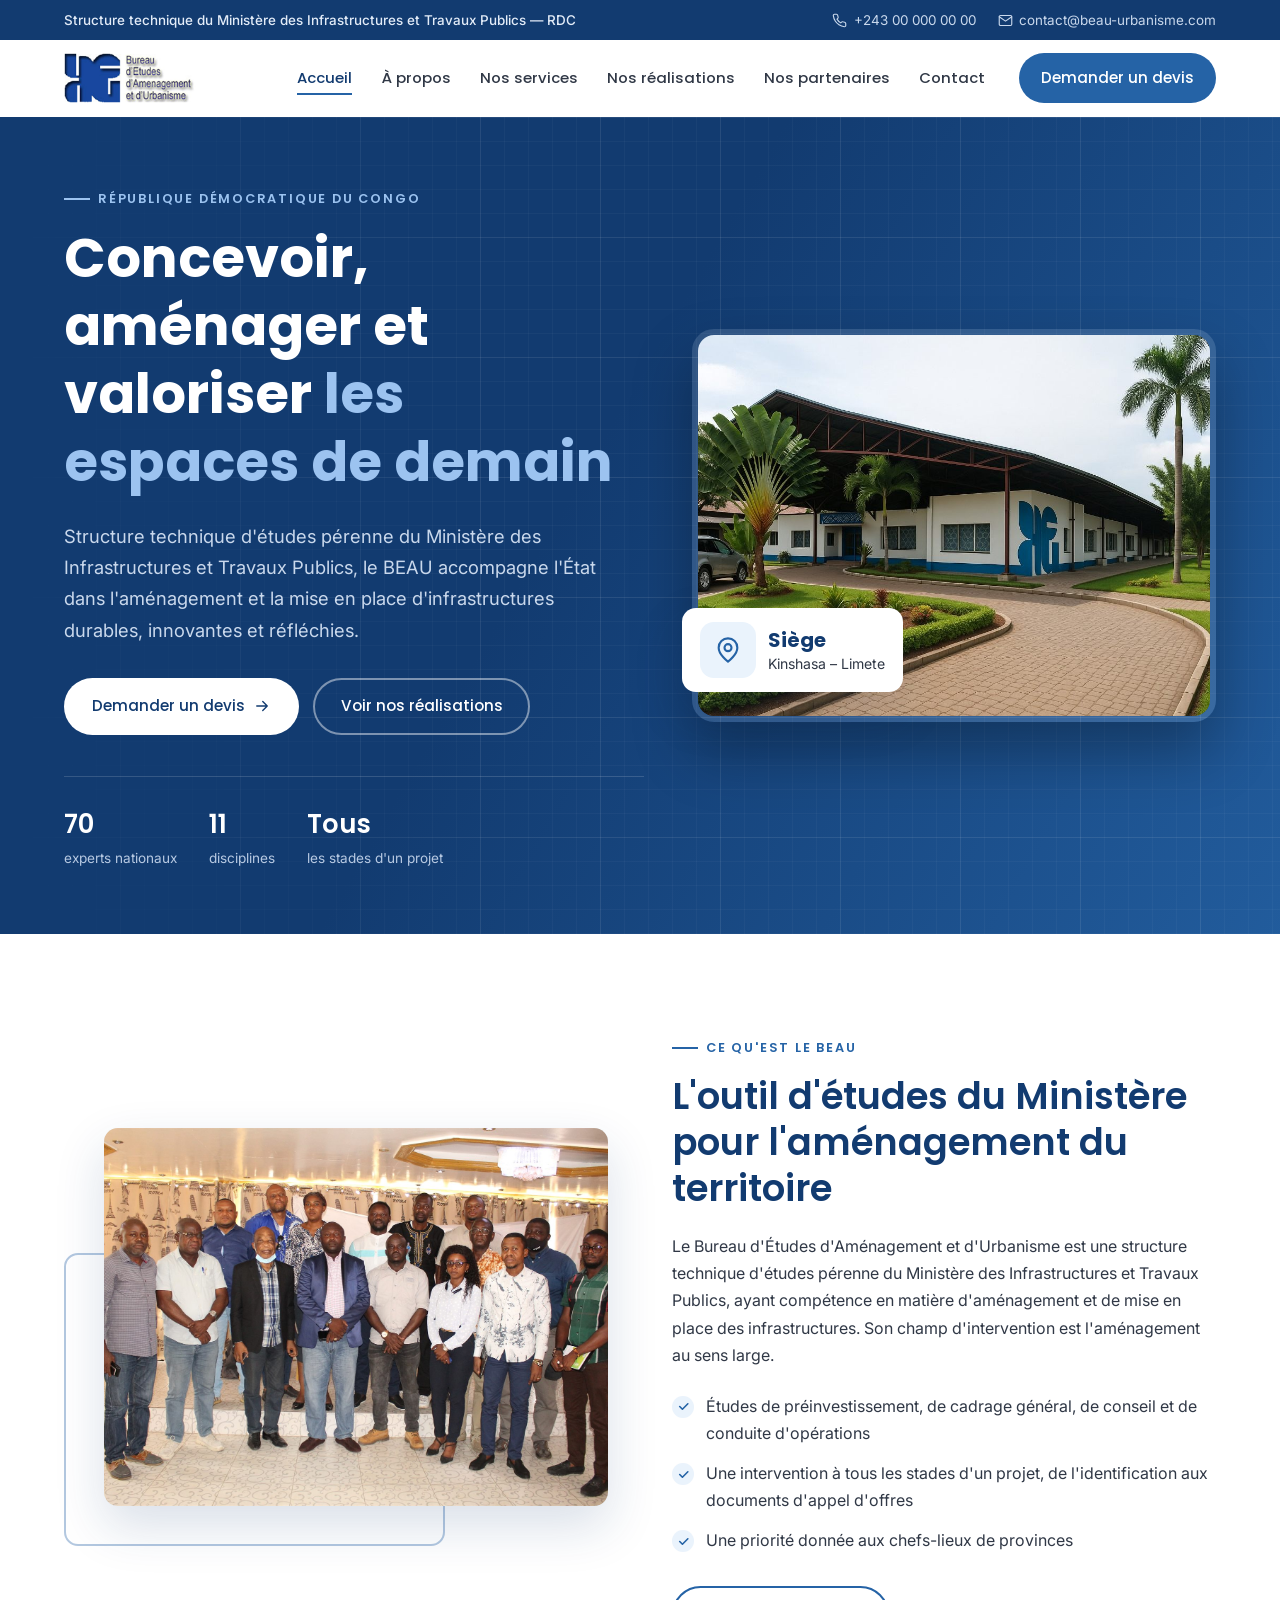
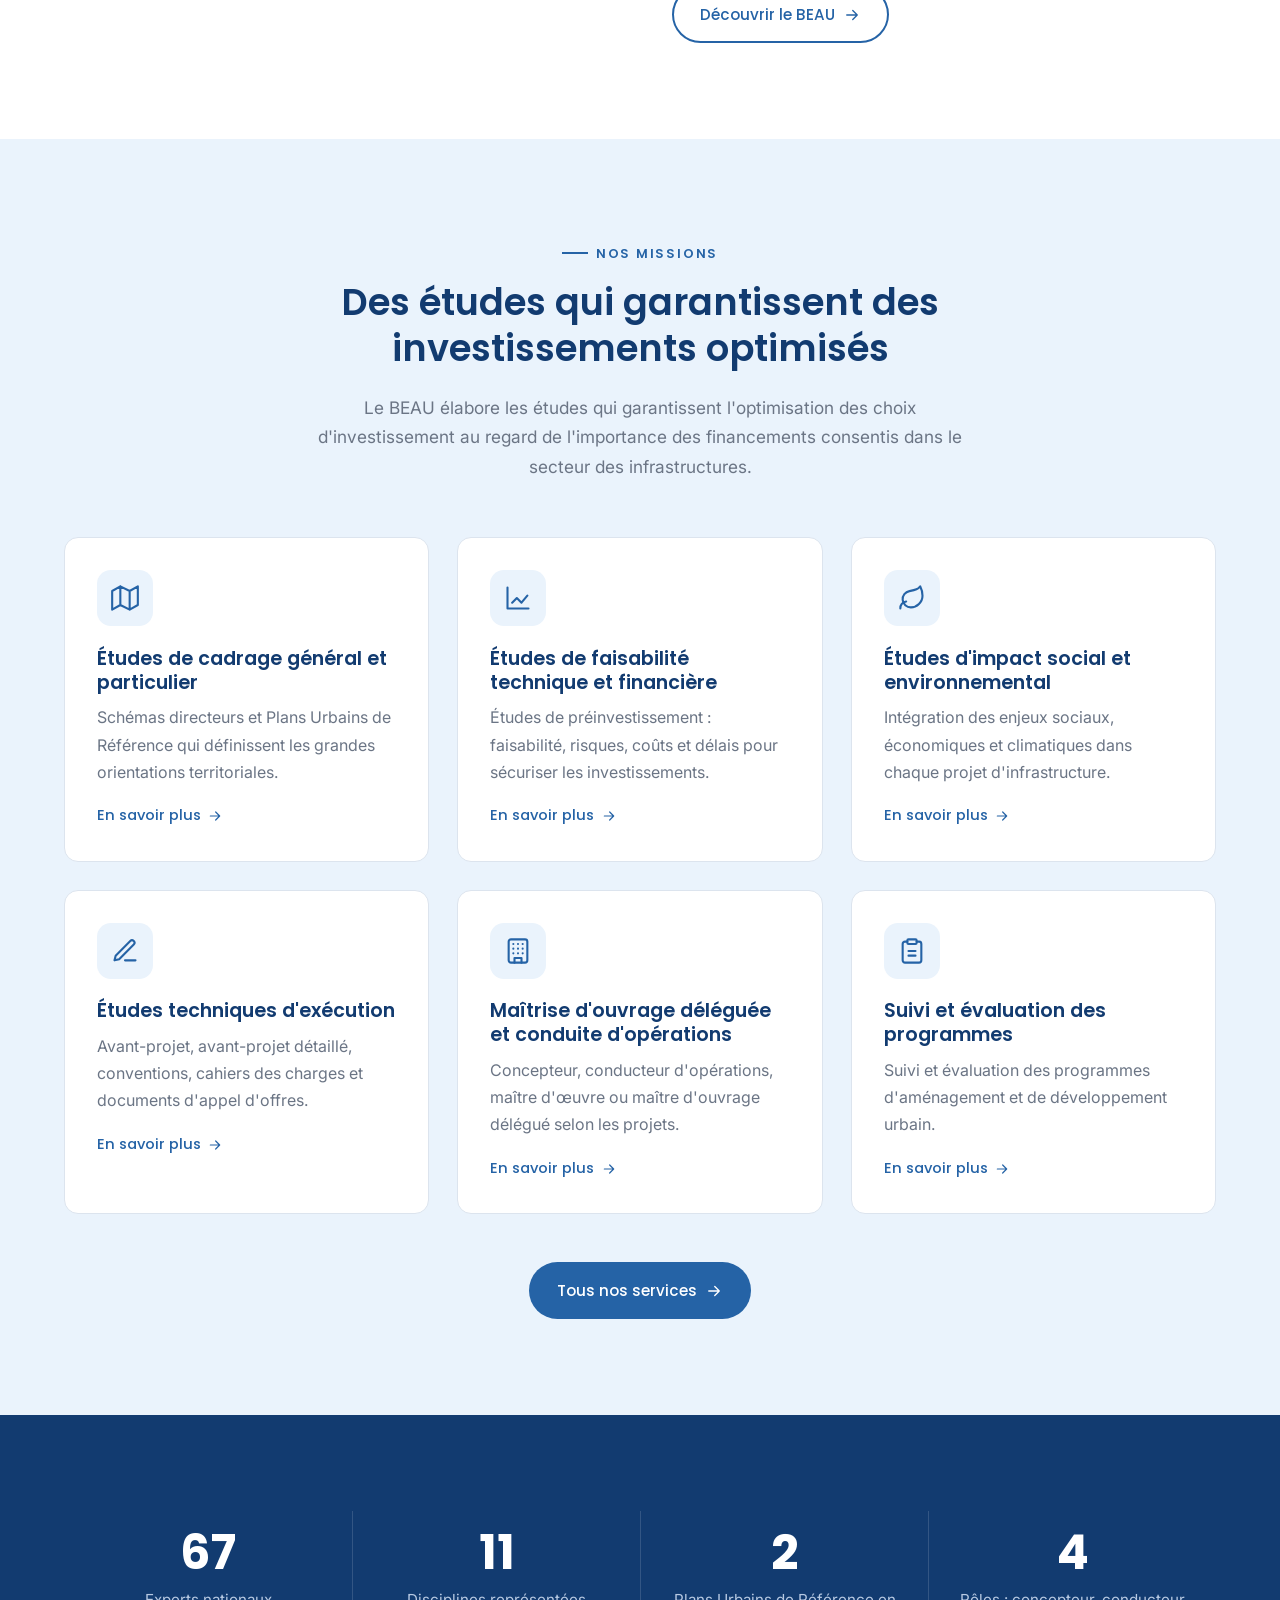
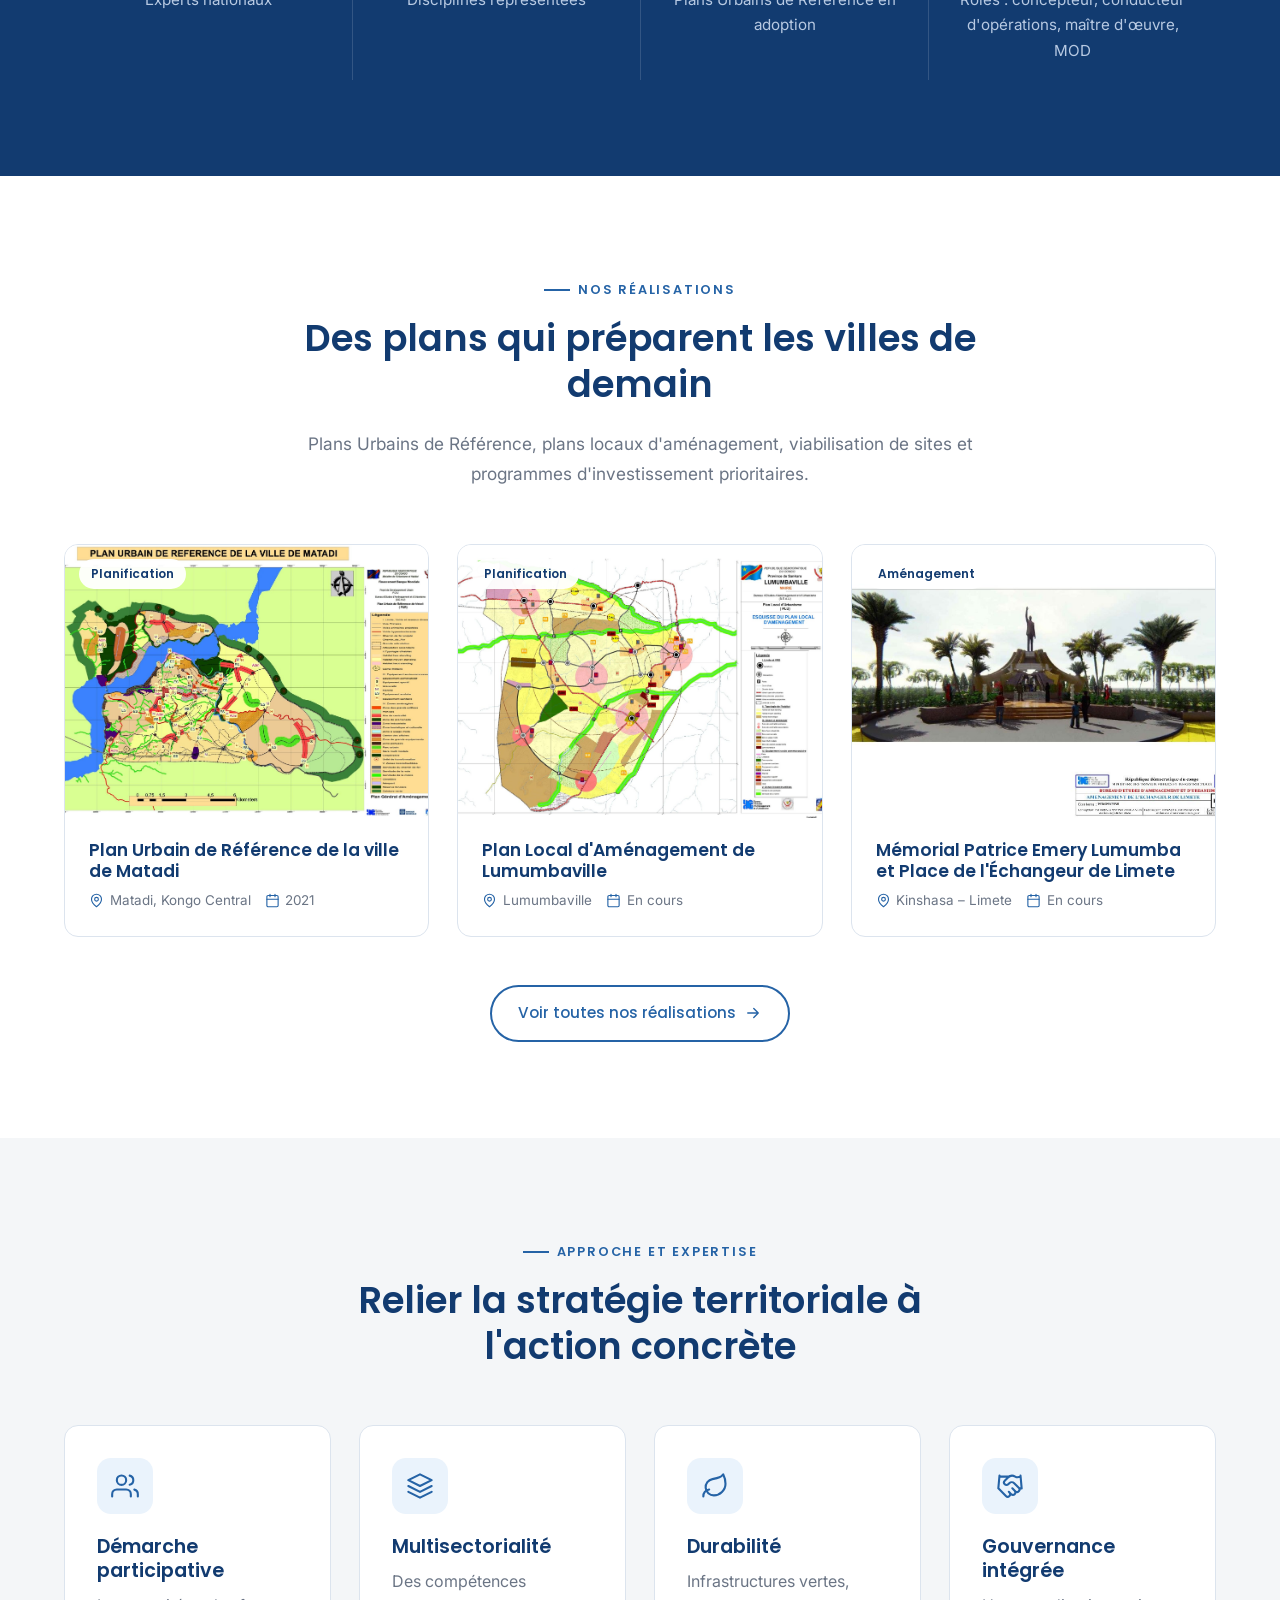
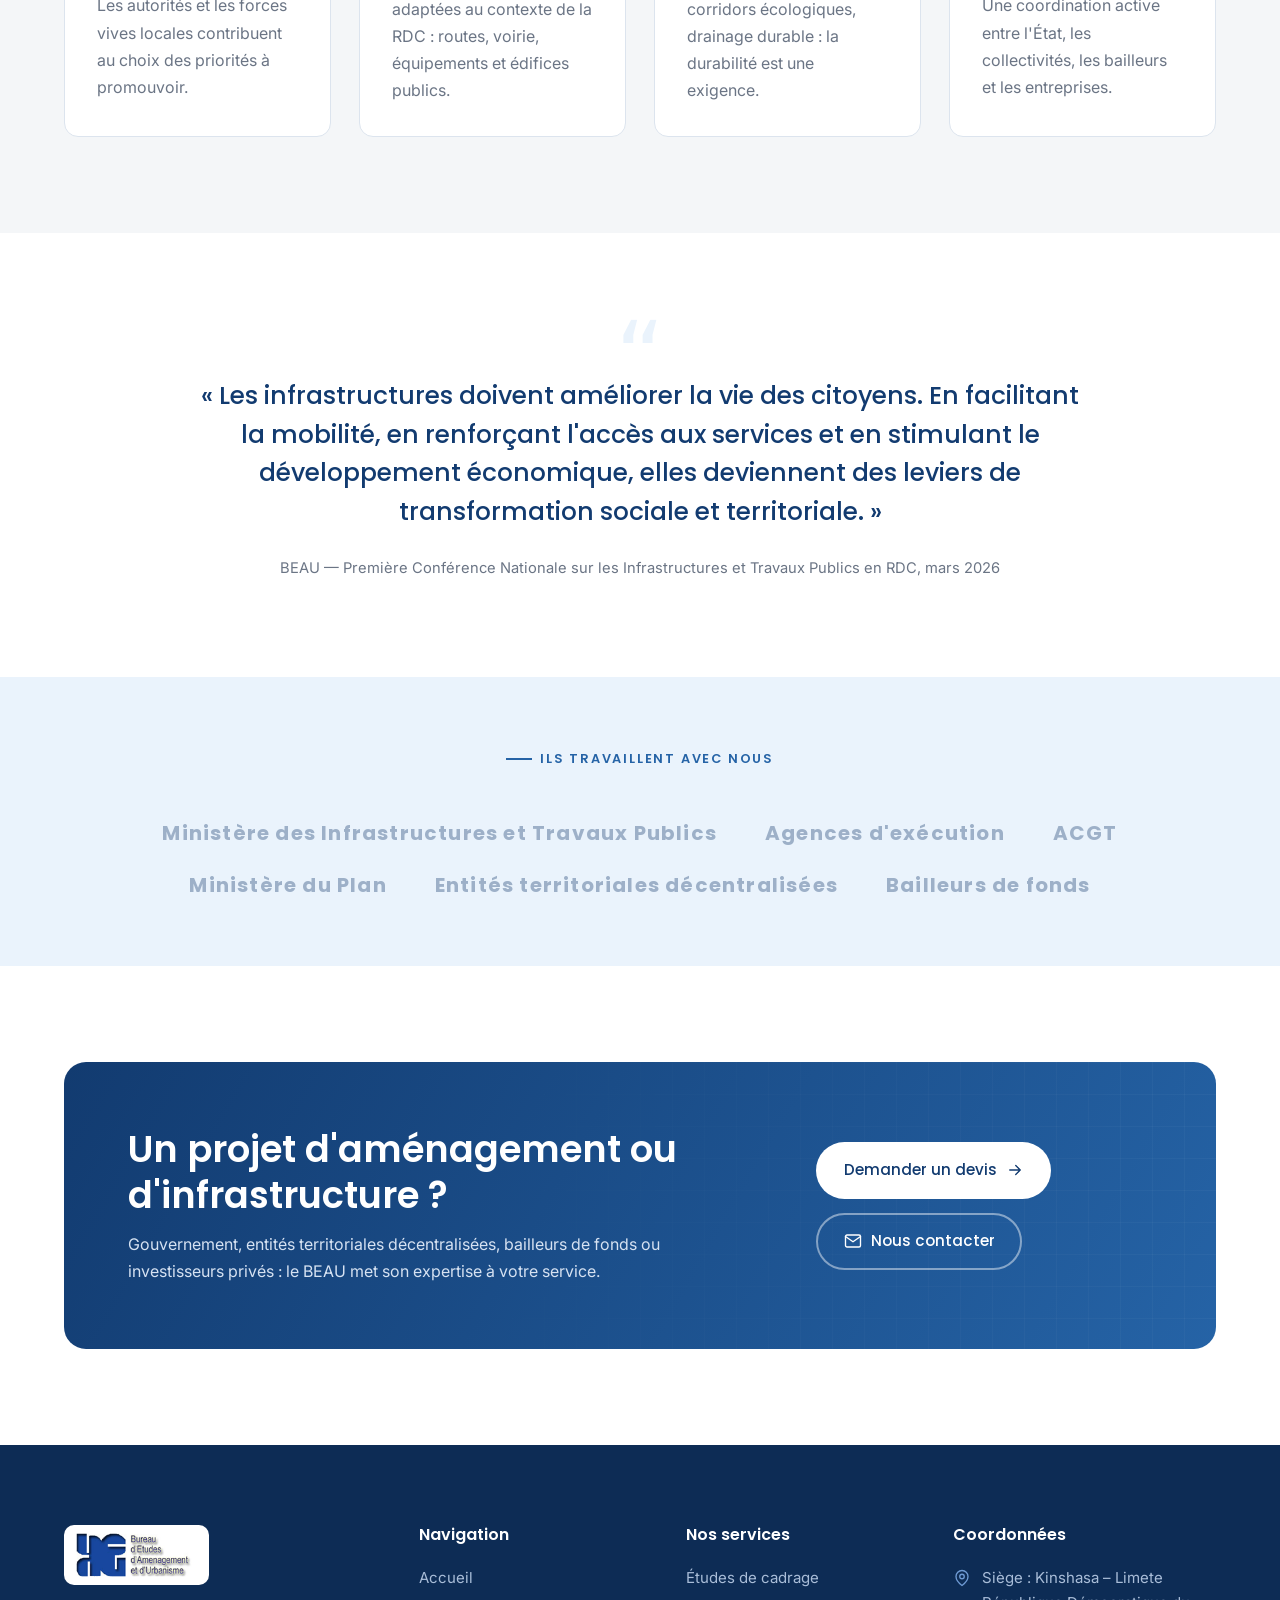
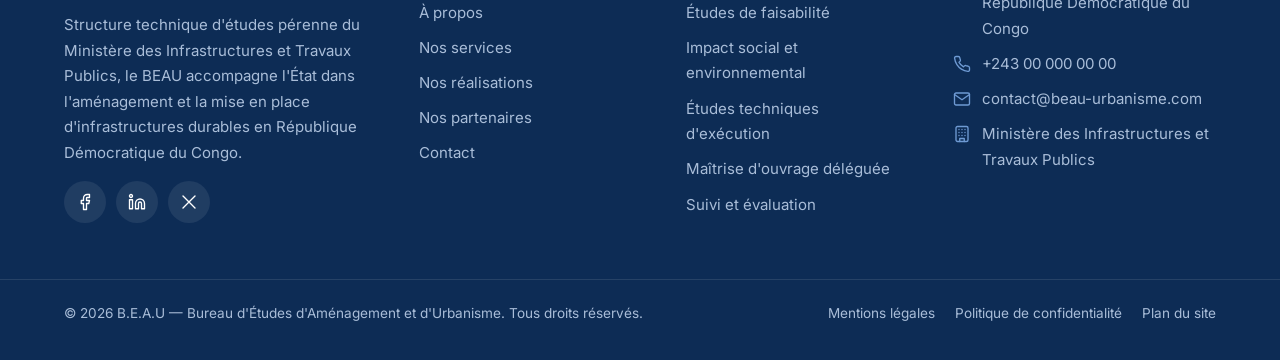
==== commit 9630f457: "Intègre les contenus officiels du BEAU (présentations 2025-2026) - Identité : structure technique d'" ====
--- a/index.html
+++ b/index.html
@@ -3,17 +3,18 @@
 <head>
   <meta charset="UTF-8">
   <meta name="viewport" content="width=device-width, initial-scale=1">
-  <title>B.E.A.U — Bureau d'Étude d'Aménagement et d'Urbanisme</title>
-  <meta name="description" content="B.E.A.U, bureau d'étude en aménagement et urbanisme : études urbaines, planification territoriale, conception d'espaces publics, études de faisabilité et suivi de projets.">
+  <title>B.E.A.U — Bureau d'Études d'Aménagement et d'Urbanisme | RDC</title>
+  <meta name="description" content="Le BEAU, structure technique d'études du Ministère des Infrastructures et Travaux Publics de la RDC : planification territoriale, Plans Urbains de Référence, études de préinvestissement, maîtrise d'ouvrage déléguée et SIG.">
   <link rel="canonical" href="https://www.beau-urbanisme.com/">
   <meta name="theme-color" content="#123B70">
   <meta property="og:type" content="website">
-  <meta property="og:site_name" content="B.E.A.U">
-  <meta property="og:title" content="B.E.A.U — Bureau d'Étude d'Aménagement et d'Urbanisme">
-  <meta property="og:description" content="B.E.A.U, bureau d'étude en aménagement et urbanisme : études urbaines, planification territoriale, conception d'espaces publics, études de faisabilité et suivi de projets.">
+  <meta property="og:site_name" content="B.E.A.U — Bureau d'Études d'Aménagement et d'Urbanisme">
+  <meta property="og:title" content="B.E.A.U — Bureau d'Études d'Aménagement et d'Urbanisme | RDC">
+  <meta property="og:description" content="Le BEAU, structure technique d'études du Ministère des Infrastructures et Travaux Publics de la RDC : planification territoriale, Plans Urbains de Référence, études de préinvestissement, maîtrise d'ouvrage déléguée et SIG.">
   <meta property="og:url" content="https://www.beau-urbanisme.com/">
-  <meta property="og:locale" content="fr_FR">
-  <link rel="icon" href="assets/img/favicon.svg" type="image/svg+xml">
+  <meta property="og:image" content="https://www.beau-urbanisme.com/assets/img/photos/siege.jpg">
+  <meta property="og:locale" content="fr_CD">
+  <link rel="icon" href="assets/img/favicon.png" type="image/png">
   <link rel="preconnect" href="https://fonts.googleapis.com">
   <link rel="preconnect" href="https://fonts.gstatic.com" crossorigin>
   <link href="https://fonts.googleapis.com/css2?family=Inter:wght@400;500;600&family=Poppins:wght@500;600;700&display=swap" rel="stylesheet">
@@ -21,13 +22,13 @@
   <script type="application/ld+json">
   {
     "@context": "https://schema.org",
-    "@type": "ProfessionalService",
-    "name": "B.E.A.U — Bureau d'Étude d'Aménagement et d'Urbanisme",
+    "@type": "GovernmentOrganization",
+    "name": "B.E.A.U — Bureau d'Études d'Aménagement et d'Urbanisme",
+    "alternateName": "BEAU",
     "url": "https://www.beau-urbanisme.com/",
-    "logo": "https://www.beau-urbanisme.com/assets/img/logo.svg",
-    "email": "contact@beau-urbanisme.com",
-    "telephone": "+000 00 00 00 00",
-    "address": { "@type": "PostalAddress", "streetAddress": "Avenue de l'Urbanisme, Immeuble Horizon, 2ᵉ étage", "addressLocality": "Ville — Pays" },
+    "logo": "https://www.beau-urbanisme.com/assets/img/logo-beau.png",
+    "parentOrganization": { "@type": "GovernmentOrganization", "name": "Ministère des Infrastructures et Travaux Publics — République Démocratique du Congo" },
+    "address": { "@type": "PostalAddress", "addressLocality": "Kinshasa – Limete", "addressCountry": "CD" },
     "slogan": "Concevoir, aménager et valoriser les espaces de demain."
   }
   </script>
@@ -38,26 +39,19 @@
   <div class="topbar">
     <div class="container">
       <div class="topbar__info">
-        <a href="tel:+000000000000"><svg viewBox="0 0 24 24" fill="none" stroke="currentColor" stroke-width="1.8" stroke-linecap="round" stroke-linejoin="round" aria-hidden="true"><path d="M22 16.9v3a2 2 0 0 1-2.2 2 19.8 19.8 0 0 1-8.6-3.1 19.5 19.5 0 0 1-6-6A19.8 19.8 0 0 1 2.1 4.2 2 2 0 0 1 4.1 2h3a2 2 0 0 1 2 1.7c.1.9.4 1.8.7 2.7a2 2 0 0 1-.5 2.1L8 9.8a16 16 0 0 0 6 6l1.3-1.3a2 2 0 0 1 2.1-.4c.9.3 1.8.6 2.7.7a2 2 0 0 1 1.7 2z"/></svg> +000 00 00 00 00</a>
+        <span class="topbar__org">Structure technique du Ministère des Infrastructures et Travaux Publics — RDC</span>
+      </div>
+      <div class="topbar__info topbar__contact">
+        <a href="tel:+243000000000"><svg viewBox="0 0 24 24" fill="none" stroke="currentColor" stroke-width="1.8" stroke-linecap="round" stroke-linejoin="round" aria-hidden="true"><path d="M22 16.9v3a2 2 0 0 1-2.2 2 19.8 19.8 0 0 1-8.6-3.1 19.5 19.5 0 0 1-6-6A19.8 19.8 0 0 1 2.1 4.2 2 2 0 0 1 4.1 2h3a2 2 0 0 1 2 1.7c.1.9.4 1.8.7 2.7a2 2 0 0 1-.5 2.1L8 9.8a16 16 0 0 0 6 6l1.3-1.3a2 2 0 0 1 2.1-.4c.9.3 1.8.6 2.7.7a2 2 0 0 1 1.7 2z"/></svg> +243 00 000 00 00</a>
         <a href="mailto:contact@beau-urbanisme.com"><svg viewBox="0 0 24 24" fill="none" stroke="currentColor" stroke-width="1.8" stroke-linecap="round" stroke-linejoin="round" aria-hidden="true"><rect x="2" y="4" width="20" height="16" rx="2"/><path d="M22 6l-10 7L2 6"/></svg> contact@beau-urbanisme.com</a>
-        <a href="contact.html"><svg viewBox="0 0 24 24" fill="none" stroke="currentColor" stroke-width="1.8" stroke-linecap="round" stroke-linejoin="round" aria-hidden="true"><circle cx="12" cy="12" r="10"/><path d="M12 6v6l4 2"/></svg> Lundi – Vendredi : 8h00 – 17h30</a>
-      </div>
-      <div class="topbar__social">
-        <a href="#" aria-label="Facebook"><svg viewBox="0 0 24 24" fill="none" stroke="currentColor" stroke-width="1.8" stroke-linecap="round" stroke-linejoin="round" aria-hidden="true"><path d="M18 2h-3a5 5 0 0 0-5 5v3H7v4h3v8h4v-8h3l1-4h-4V7a1 1 0 0 1 1-1h3z"/></svg></a>
-        <a href="#" aria-label="LinkedIn"><svg viewBox="0 0 24 24" fill="none" stroke="currentColor" stroke-width="1.8" stroke-linecap="round" stroke-linejoin="round" aria-hidden="true"><path d="M16 8a6 6 0 0 1 6 6v7h-4v-7a2 2 0 0 0-4 0v7h-4v-7a6 6 0 0 1 6-6zM2 9h4v12H2z"/><circle cx="4" cy="4" r="2"/></svg></a>
-        <a href="#" aria-label="Instagram"><svg viewBox="0 0 24 24" fill="none" stroke="currentColor" stroke-width="1.8" stroke-linecap="round" stroke-linejoin="round" aria-hidden="true"><rect x="2" y="2" width="20" height="20" rx="5"/><path d="M16 11.4A4 4 0 1 1 12.6 8 4 4 0 0 1 16 11.4zM17.5 6.5h.01"/></svg></a>
       </div>
     </div>
   </div>
 
   <header class="header">
     <div class="container">
-      <a href="index.html" class="logo" aria-label="B.E.A.U — Accueil">
-        <img src="assets/img/logo.svg" alt="" width="46" height="46">
-        <span class="logo__text">
-          <span class="logo__name">B.E.A.U</span>
-          <span class="logo__tag">Bureau d'Étude d'Aménagement et d'Urbanisme</span>
-        </span>
+      <a href="index.html" class="logo" aria-label="B.E.A.U — Bureau d'Études d'Aménagement et d'Urbanisme — Accueil">
+        <img src="assets/img/logo-beau.png" alt="Logo du Bureau d'Études d'Aménagement et d'Urbanisme" width="195" height="71">
       </a>
       <button class="burger" type="button" aria-expanded="false" aria-controls="nav" aria-label="Ouvrir le menu"><span></span></button>
       <nav class="nav" id="nav" aria-label="Navigation principale">
@@ -78,24 +72,24 @@
     <section class="hero">
       <div class="container">
         <div>
-          <span class="eyebrow" style="color:#9CC3F0">Bureau d'Étude d'Aménagement et d'Urbanisme</span>
+          <span class="eyebrow" style="color:#9CC3F0">République Démocratique du Congo</span>
           <h1>Concevoir, aménager et valoriser <em>les espaces de demain</em></h1>
-          <p class="hero__lead">B.E.A.U accompagne les collectivités, les institutions et les acteurs privés dans la conception de territoires durables, fonctionnels et harmonieux — de l'étude préalable au suivi des travaux.</p>
+          <p class="hero__lead">Structure technique d'études pérenne du Ministère des Infrastructures et Travaux Publics, le BEAU accompagne l'État dans l'aménagement et la mise en place d'infrastructures durables, innovantes et réfléchies.</p>
           <div class="btn-row">
             <a href="contact.html#formulaire" class="btn btn--light">Demander un devis <svg viewBox="0 0 24 24" fill="none" stroke="currentColor" stroke-width="1.8" stroke-linecap="round" stroke-linejoin="round" aria-hidden="true"><path d="M5 12h14M13 6l6 6-6 6"/></svg></a>
             <a href="realisations.html" class="btn btn--ghost">Voir nos réalisations</a>
           </div>
           <div class="hero__trust">
-            <div><strong>15+</strong>années d'expérience</div>
-            <div><strong>120+</strong>projets réalisés</div>
-            <div><strong>8</strong>domaines d'expertise</div>
+            <div><strong>70</strong>experts nationaux</div>
+            <div><strong>11</strong>disciplines</div>
+            <div><strong>Tous</strong>les stades d'un projet</div>
           </div>
         </div>
         <div class="hero__visual reveal">
-          <img src="assets/img/hero-ville.svg" alt="Illustration d'un plan d'aménagement urbain avec bâtiments et cotes" width="640" height="520">
+          <img class="hero__photo" src="assets/img/photos/siege.jpg" alt="Siège du BEAU à Kinshasa-Limete" width="1080" height="720">
           <div class="hero__badge">
-            <span class="icon-box"><svg viewBox="0 0 24 24" fill="none" stroke="currentColor" stroke-width="1.8" stroke-linecap="round" stroke-linejoin="round" aria-hidden="true"><circle cx="12" cy="8" r="6"/><path d="M15.5 13.5L17 22l-5-3-5 3 1.5-8.5"/></svg></span>
-            <span><strong>Expertise</strong>pluridisciplinaire</span>
+            <span class="icon-box"><svg viewBox="0 0 24 24" fill="none" stroke="currentColor" stroke-width="1.8" stroke-linecap="round" stroke-linejoin="round" aria-hidden="true"><path d="M20 10c0 6-8 12-8 12s-8-6-8-12a8 8 0 0 1 16 0z"/><circle cx="12" cy="10" r="3"/></svg></span>
+            <span><strong>Siège</strong>Kinshasa – Limete</span>
           </div>
         </div>
       </div>
@@ -104,18 +98,18 @@
     <section class="section">
       <div class="container split">
         <div class="media-stack reveal">
-          <div class="media-frame"><img src="assets/img/projet-quartier.svg" alt="Plan masse d'un quartier aménagé par B.E.A.U" loading="lazy" width="800" height="600"></div>
+          <div class="media-frame"><img src="assets/img/photos/equipe.jpg" alt="L'équipe du BEAU" loading="lazy"></div>
         </div>
         <div class="reveal" data-delay="1">
-          <span class="eyebrow">Qui sommes-nous ?</span>
-          <h2>Un bureau d'étude au service des territoires</h2>
-          <p>B.E.A.U — Bureau d'Étude d'Aménagement et d'Urbanisme — réunit urbanistes, ingénieurs, architectes et techniciens autour d'une même ambition : créer des espaces de vie de qualité, adaptés aux besoins des populations et respectueux de l'environnement.</p>
+          <span class="eyebrow">Ce qu'est le BEAU</span>
+          <h2>L'outil d'études du Ministère pour l'aménagement du territoire</h2>
+          <p>Le Bureau d'Études d'Aménagement et d'Urbanisme est une structure technique d'études pérenne du Ministère des Infrastructures et Travaux Publics, ayant compétence en matière d'aménagement et de mise en place des infrastructures. Son champ d'intervention est l'aménagement au sens large.</p>
           <ul class="check-list">
-            <li>Une approche globale, de l'étude préalable au suivi de chantier</li>
-            <li>Une équipe pluridisciplinaire et expérimentée</li>
-            <li>Des solutions durables, réalistes et adaptées au contexte local</li>
+            <li>Études de préinvestissement, de cadrage général, de conseil et de conduite d'opérations</li>
+            <li>Une intervention à tous les stades d'un projet, de l'identification aux documents d'appel d'offres</li>
+            <li>Une priorité donnée aux chefs-lieux de provinces</li>
           </ul>
-          <a href="a-propos.html" class="btn btn--outline">Découvrir B.E.A.U <svg viewBox="0 0 24 24" fill="none" stroke="currentColor" stroke-width="1.8" stroke-linecap="round" stroke-linejoin="round" aria-hidden="true"><path d="M5 12h14M13 6l6 6-6 6"/></svg></a>
+          <a href="a-propos.html" class="btn btn--outline">Découvrir le BEAU <svg viewBox="0 0 24 24" fill="none" stroke="currentColor" stroke-width="1.8" stroke-linecap="round" stroke-linejoin="round" aria-hidden="true"><path d="M5 12h14M13 6l6 6-6 6"/></svg></a>
         </div>
       </div>
     </section>
@@ -123,46 +117,46 @@
     <section class="section section--light">
       <div class="container">
         <div class="section-head reveal">
-          <span class="eyebrow">Nos services</span>
-          <h2>Des expertises complètes en aménagement et urbanisme</h2>
-          <p>Nous intervenons à toutes les échelles, du quartier au territoire, pour concevoir des projets cohérents et durables.</p>
+          <span class="eyebrow">Nos missions</span>
+          <h2>Des études qui garantissent des investissements optimisés</h2>
+          <p>Le BEAU élabore les études qui garantissent l'optimisation des choix d'investissement au regard de l'importance des financements consentis dans le secteur des infrastructures.</p>
         </div>
         <div class="grid grid-3">
           <article class="card reveal" data-delay="0">
-            <div class="icon-box"><svg viewBox="0 0 24 24" fill="none" stroke="currentColor" stroke-width="1.8" stroke-linecap="round" stroke-linejoin="round" aria-hidden="true"><path d="M3 21h18M5 21V7l6-4v18M19 21V11l-8-4M9 9h.01M9 13h.01M9 17h.01M15 13h.01M15 17h.01"/></svg></div>
-            <h3>Études d'aménagement urbain</h3>
-            <p>Analyse et conception de projets d'aménagement pour des quartiers fonctionnels, durables et agréables à vivre.</p>
-            <a href="services.html#amenagement-urbain" class="card__link">En savoir plus <svg viewBox="0 0 24 24" fill="none" stroke="currentColor" stroke-width="1.8" stroke-linecap="round" stroke-linejoin="round" aria-hidden="true"><path d="M5 12h14M13 6l6 6-6 6"/></svg></a>
+            <div class="icon-box"><svg viewBox="0 0 24 24" fill="none" stroke="currentColor" stroke-width="1.8" stroke-linecap="round" stroke-linejoin="round" aria-hidden="true"><path d="M1 6v16l7-4 8 4 7-4V2l-7 4-8-4-7 4zM8 2v16M16 6v16"/></svg></div>
+            <h3>Études de cadrage général et particulier</h3>
+            <p>Schémas directeurs et Plans Urbains de Référence qui définissent les grandes orientations territoriales.</p>
+            <a href="services.html#cadrage" class="card__link">En savoir plus <svg viewBox="0 0 24 24" fill="none" stroke="currentColor" stroke-width="1.8" stroke-linecap="round" stroke-linejoin="round" aria-hidden="true"><path d="M5 12h14M13 6l6 6-6 6"/></svg></a>
           </article>
           <article class="card reveal" data-delay="1">
-            <div class="icon-box"><svg viewBox="0 0 24 24" fill="none" stroke="currentColor" stroke-width="1.8" stroke-linecap="round" stroke-linejoin="round" aria-hidden="true"><path d="M1 6v16l7-4 8 4 7-4V2l-7 4-8-4-7 4zM8 2v16M16 6v16"/></svg></div>
-            <h3>Urbanisme et planification territoriale</h3>
-            <p>Élaboration de documents de planification pour orienter durablement le développement des territoires.</p>
-            <a href="services.html#urbanisme-planification" class="card__link">En savoir plus <svg viewBox="0 0 24 24" fill="none" stroke="currentColor" stroke-width="1.8" stroke-linecap="round" stroke-linejoin="round" aria-hidden="true"><path d="M5 12h14M13 6l6 6-6 6"/></svg></a>
+            <div class="icon-box"><svg viewBox="0 0 24 24" fill="none" stroke="currentColor" stroke-width="1.8" stroke-linecap="round" stroke-linejoin="round" aria-hidden="true"><path d="M3 3v18h18M7 16l4-4 4 4 5-6"/></svg></div>
+            <h3>Études de faisabilité technique et financière</h3>
+            <p>Études de préinvestissement : faisabilité, risques, coûts et délais pour sécuriser les investissements.</p>
+            <a href="services.html#faisabilite" class="card__link">En savoir plus <svg viewBox="0 0 24 24" fill="none" stroke="currentColor" stroke-width="1.8" stroke-linecap="round" stroke-linejoin="round" aria-hidden="true"><path d="M5 12h14M13 6l6 6-6 6"/></svg></a>
           </article>
           <article class="card reveal" data-delay="2">
-            <div class="icon-box"><svg viewBox="0 0 24 24" fill="none" stroke="currentColor" stroke-width="1.8" stroke-linecap="round" stroke-linejoin="round" aria-hidden="true"><circle cx="11" cy="11" r="8"/><path d="M21 21l-4.3-4.3M8 11h6M11 8v6"/></svg></div>
-            <h3>Études techniques et diagnostics</h3>
-            <p>Diagnostics territoriaux, relevés, analyses de site et études techniques préalables à tout projet.</p>
-            <a href="services.html#etudes-techniques" class="card__link">En savoir plus <svg viewBox="0 0 24 24" fill="none" stroke="currentColor" stroke-width="1.8" stroke-linecap="round" stroke-linejoin="round" aria-hidden="true"><path d="M5 12h14M13 6l6 6-6 6"/></svg></a>
+            <div class="icon-box"><svg viewBox="0 0 24 24" fill="none" stroke="currentColor" stroke-width="1.8" stroke-linecap="round" stroke-linejoin="round" aria-hidden="true"><path d="M11 20A7 7 0 0 1 9.8 6.1C15.5 5 17 4.5 19 2c1 2 2 4.2 2 8 0 5.5-4.8 10-10 10z"/><path d="M2 21c0-3 1.9-5.4 5-6"/></svg></div>
+            <h3>Études d'impact social et environnemental</h3>
+            <p>Intégration des enjeux sociaux, économiques et climatiques dans chaque projet d'infrastructure.</p>
+            <a href="services.html#impact" class="card__link">En savoir plus <svg viewBox="0 0 24 24" fill="none" stroke="currentColor" stroke-width="1.8" stroke-linecap="round" stroke-linejoin="round" aria-hidden="true"><path d="M5 12h14M13 6l6 6-6 6"/></svg></a>
           </article>
           <article class="card reveal" data-delay="0">
             <div class="icon-box"><svg viewBox="0 0 24 24" fill="none" stroke="currentColor" stroke-width="1.8" stroke-linecap="round" stroke-linejoin="round" aria-hidden="true"><path d="M12 20h9M16.5 3.5a2.1 2.1 0 0 1 3 3L7 19l-4 1 1-4L16.5 3.5z"/></svg></div>
-            <h3>Conception de projets d'aménagement</h3>
-            <p>Esquisses, avant-projets et projets détaillés : de l'idée aux plans d'exécution.</p>
-            <a href="services.html#conception" class="card__link">En savoir plus <svg viewBox="0 0 24 24" fill="none" stroke="currentColor" stroke-width="1.8" stroke-linecap="round" stroke-linejoin="round" aria-hidden="true"><path d="M5 12h14M13 6l6 6-6 6"/></svg></a>
+            <h3>Études techniques d'exécution</h3>
+            <p>Avant-projet, avant-projet détaillé, conventions, cahiers des charges et documents d'appel d'offres.</p>
+            <a href="services.html#execution" class="card__link">En savoir plus <svg viewBox="0 0 24 24" fill="none" stroke="currentColor" stroke-width="1.8" stroke-linecap="round" stroke-linejoin="round" aria-hidden="true"><path d="M5 12h14M13 6l6 6-6 6"/></svg></a>
           </article>
           <article class="card reveal" data-delay="1">
-            <div class="icon-box"><svg viewBox="0 0 24 24" fill="none" stroke="currentColor" stroke-width="1.8" stroke-linecap="round" stroke-linejoin="round" aria-hidden="true"><path d="M3 3v18h18M7 16l4-4 4 4 5-6"/></svg></div>
-            <h3>Études de faisabilité</h3>
-            <p>Évaluation technique, financière, réglementaire et environnementale de vos projets.</p>
-            <a href="services.html#faisabilite" class="card__link">En savoir plus <svg viewBox="0 0 24 24" fill="none" stroke="currentColor" stroke-width="1.8" stroke-linecap="round" stroke-linejoin="round" aria-hidden="true"><path d="M5 12h14M13 6l6 6-6 6"/></svg></a>
+            <div class="icon-box"><svg viewBox="0 0 24 24" fill="none" stroke="currentColor" stroke-width="1.8" stroke-linecap="round" stroke-linejoin="round" aria-hidden="true"><rect x="4" y="2" width="16" height="20" rx="2"/><path d="M9 22v-4h6v4M8 6h.01M16 6h.01M12 6h.01M12 10h.01M12 14h.01M16 10h.01M16 14h.01M8 10h.01M8 14h.01"/></svg></div>
+            <h3>Maîtrise d'ouvrage déléguée et conduite d'opérations</h3>
+            <p>Concepteur, conducteur d'opérations, maître d'œuvre ou maître d'ouvrage délégué selon les projets.</p>
+            <a href="services.html#mod" class="card__link">En savoir plus <svg viewBox="0 0 24 24" fill="none" stroke="currentColor" stroke-width="1.8" stroke-linecap="round" stroke-linejoin="round" aria-hidden="true"><path d="M5 12h14M13 6l6 6-6 6"/></svg></a>
           </article>
           <article class="card reveal" data-delay="2">
-            <div class="icon-box"><svg viewBox="0 0 24 24" fill="none" stroke="currentColor" stroke-width="1.8" stroke-linecap="round" stroke-linejoin="round" aria-hidden="true"><path d="M12 22v-7M17 8a5 5 0 1 0-10 0 4 4 0 0 0-2 7h14a4 4 0 0 0-2-7z"/></svg></div>
-            <h3>Aménagement des espaces publics</h3>
-            <p>Places, parcs, rues et promenades conçus pour la convivialité, l'accessibilité et la sécurité.</p>
-            <a href="services.html#espaces-publics" class="card__link">En savoir plus <svg viewBox="0 0 24 24" fill="none" stroke="currentColor" stroke-width="1.8" stroke-linecap="round" stroke-linejoin="round" aria-hidden="true"><path d="M5 12h14M13 6l6 6-6 6"/></svg></a>
+            <div class="icon-box"><svg viewBox="0 0 24 24" fill="none" stroke="currentColor" stroke-width="1.8" stroke-linecap="round" stroke-linejoin="round" aria-hidden="true"><rect x="8" y="2" width="8" height="4" rx="1"/><path d="M16 4h2a2 2 0 0 1 2 2v14a2 2 0 0 1-2 2H6a2 2 0 0 1-2-2V6a2 2 0 0 1 2-2h2M9 12h6M9 16h6"/></svg></div>
+            <h3>Suivi et évaluation des programmes</h3>
+            <p>Suivi et évaluation des programmes d'aménagement et de développement urbain.</p>
+            <a href="services.html#suivi" class="card__link">En savoir plus <svg viewBox="0 0 24 24" fill="none" stroke="currentColor" stroke-width="1.8" stroke-linecap="round" stroke-linejoin="round" aria-hidden="true"><path d="M5 12h14M13 6l6 6-6 6"/></svg></a>
           </article>
         </div>
         <div style="text-align:center;margin-top:48px" class="reveal">
@@ -173,12 +167,11 @@
 
     <section class="section section--dark">
       <div class="container">
-        <!-- Chiffres clés : à confirmer avec l'entreprise -->
         <div class="stats">
-          <div class="stat reveal"><div class="stat__num" data-count="15" data-suffix="+">15+</div><div class="stat__label">Années d'expérience</div></div>
-          <div class="stat reveal" data-delay="1"><div class="stat__num" data-count="120" data-suffix="+">120+</div><div class="stat__label">Projets réalisés</div></div>
-          <div class="stat reveal" data-delay="2"><div class="stat__num" data-count="40" data-suffix="+">40+</div><div class="stat__label">Partenaires et clients</div></div>
-          <div class="stat reveal" data-delay="3"><div class="stat__num" data-count="25">25</div><div class="stat__label">Experts mobilisés</div></div>
+          <div class="stat reveal"><div class="stat__num" data-count="70">70</div><div class="stat__label">Experts nationaux</div></div>
+          <div class="stat reveal" data-delay="1"><div class="stat__num" data-count="11">11</div><div class="stat__label">Disciplines représentées</div></div>
+          <div class="stat reveal" data-delay="2"><div class="stat__num" data-count="2">2</div><div class="stat__label">Plans Urbains de Référence en adoption</div></div>
+          <div class="stat reveal" data-delay="3"><div class="stat__num" data-count="4">4</div><div class="stat__label">Rôles : concepteur, conducteur d'opérations, maître d'œuvre, MOD</div></div>
         </div>
       </div>
     </section>
@@ -187,57 +180,57 @@
       <div class="container">
         <div class="section-head reveal">
           <span class="eyebrow">Nos réalisations</span>
-          <h2>Des projets qui transforment les territoires</h2>
-          <p>Découvrez une sélection de projets d'aménagement, d'urbanisme et d'infrastructures conduits par nos équipes.</p>
+          <h2>Des plans qui préparent les villes de demain</h2>
+          <p>Plans Urbains de Référence, plans locaux d'aménagement, viabilisation de sites et programmes d'investissement prioritaires.</p>
         </div>
         <div class="grid grid-3">
           <div class="project-item reveal" data-delay="0">
             <button type="button" class="project-card" data-project
-              data-img="assets/img/projet-quartier.svg" data-title="Plan d'aménagement du quartier Les Jardins" data-place="Ville A" data-year="2024"
-              data-domain="Aménagement urbain" data-client="Commune de Ville A" data-desc="Conception du plan d'aménagement d'un nouveau quartier mixte de 35 hectares : trame viaire hiérarchisée, îlots résidentiels, équipements publics, parc central et réseau de cheminements piétons.">
+              data-img="assets/img/photos/pur-matadi.jpg" data-title="Plan Urbain de Référence de la ville de Matadi" data-place="Matadi, Kongo Central" data-year="2021"
+              data-domain="Planification" data-client="Élaboration du plan" data-desc="Plan Urbain de Référence de Matadi, assorti d'un Programme d'Investissement Prioritaire (PIP). Élaboré en 2021, il est en phase d'adoption par l'Assemblée provinciale ou le conseil urbain, en vue de sa promulgation sous forme d'édit par le Gouverneur de Province pour le rendre opposable à tous et permettre de lever les fonds nécessaires à l'implémentation des projets retenus.">
               <span class="project-card__img">
-                <img src="assets/img/projet-quartier.svg" alt="Plan d'aménagement du quartier Les Jardins — Aménagement urbain" loading="lazy" width="800" height="600">
-                <span class="project-card__tag">Urbanisme</span>
+                <img src="assets/img/photos/pur-matadi.jpg" alt="Plan Urbain de Référence de la ville de Matadi" loading="lazy">
+                <span class="project-card__tag">Planification</span>
               </span>
               <span class="project-card__body">
-                <h3>Plan d'aménagement du quartier Les Jardins</h3>
+                <h3>Plan Urbain de Référence de la ville de Matadi</h3>
                 <span class="project-meta">
-                  <span><svg viewBox="0 0 24 24" fill="none" stroke="currentColor" stroke-width="1.8" stroke-linecap="round" stroke-linejoin="round" aria-hidden="true"><path d="M20 10c0 6-8 12-8 12s-8-6-8-12a8 8 0 0 1 16 0z"/><circle cx="12" cy="10" r="3"/></svg> Ville A</span>
-                  <span><svg viewBox="0 0 24 24" fill="none" stroke="currentColor" stroke-width="1.8" stroke-linecap="round" stroke-linejoin="round" aria-hidden="true"><rect x="3" y="4" width="18" height="18" rx="2"/><path d="M16 2v4M8 2v4M3 10h18"/></svg> 2024</span>
+                  <span><svg viewBox="0 0 24 24" fill="none" stroke="currentColor" stroke-width="1.8" stroke-linecap="round" stroke-linejoin="round" aria-hidden="true"><path d="M20 10c0 6-8 12-8 12s-8-6-8-12a8 8 0 0 1 16 0z"/><circle cx="12" cy="10" r="3"/></svg> Matadi, Kongo Central</span>
+                  <span><svg viewBox="0 0 24 24" fill="none" stroke="currentColor" stroke-width="1.8" stroke-linecap="round" stroke-linejoin="round" aria-hidden="true"><rect x="3" y="4" width="18" height="18" rx="2"/><path d="M16 2v4M8 2v4M3 10h18"/></svg> 2021</span>
                 </span>
               </span>
             </button>
           </div>
           <div class="project-item reveal" data-delay="1">
             <button type="button" class="project-card" data-project
-              data-img="assets/img/projet-route.svg" data-title="Réaménagement du carrefour central" data-place="Ville B" data-year="2023"
-              data-domain="Voirie et mobilité" data-client="Direction des Travaux Publics" data-desc="Étude et conception d'un carrefour giratoire pour fluidifier le trafic et sécuriser les traversées piétonnes : diagnostic de circulation, variantes, avant-projet détaillé et suivi des travaux.">
+              data-img="assets/img/photos/lumumbaville-pdl.jpg" data-title="Plan Local d'Aménagement de Lumumbaville" data-place="Lumumbaville" data-year="En cours"
+              data-domain="Planification" data-client="Conception du plan local" data-desc="Esquisse du Plan Local de Lumumbaville, dont la phase de concrétisation du fait urbain (viabilisation et accessibilité) a débuté avec le concours de l'Agence Congolaise des Grands Travaux via le programme sino-congolais.">
               <span class="project-card__img">
-                <img src="assets/img/projet-route.svg" alt="Réaménagement du carrefour central — Voirie et mobilité" loading="lazy" width="800" height="600">
-                <span class="project-card__tag">Infrastructures</span>
+                <img src="assets/img/photos/lumumbaville-pdl.jpg" alt="Plan Local d'Aménagement de Lumumbaville" loading="lazy">
+                <span class="project-card__tag">Planification</span>
               </span>
               <span class="project-card__body">
-                <h3>Réaménagement du carrefour central</h3>
+                <h3>Plan Local d'Aménagement de Lumumbaville</h3>
                 <span class="project-meta">
-                  <span><svg viewBox="0 0 24 24" fill="none" stroke="currentColor" stroke-width="1.8" stroke-linecap="round" stroke-linejoin="round" aria-hidden="true"><path d="M20 10c0 6-8 12-8 12s-8-6-8-12a8 8 0 0 1 16 0z"/><circle cx="12" cy="10" r="3"/></svg> Ville B</span>
-                  <span><svg viewBox="0 0 24 24" fill="none" stroke="currentColor" stroke-width="1.8" stroke-linecap="round" stroke-linejoin="round" aria-hidden="true"><rect x="3" y="4" width="18" height="18" rx="2"/><path d="M16 2v4M8 2v4M3 10h18"/></svg> 2023</span>
+                  <span><svg viewBox="0 0 24 24" fill="none" stroke="currentColor" stroke-width="1.8" stroke-linecap="round" stroke-linejoin="round" aria-hidden="true"><path d="M20 10c0 6-8 12-8 12s-8-6-8-12a8 8 0 0 1 16 0z"/><circle cx="12" cy="10" r="3"/></svg> Lumumbaville</span>
+                  <span><svg viewBox="0 0 24 24" fill="none" stroke="currentColor" stroke-width="1.8" stroke-linecap="round" stroke-linejoin="round" aria-hidden="true"><rect x="3" y="4" width="18" height="18" rx="2"/><path d="M16 2v4M8 2v4M3 10h18"/></svg> En cours</span>
                 </span>
               </span>
             </button>
           </div>
           <div class="project-item reveal" data-delay="2">
             <button type="button" class="project-card" data-project
-              data-img="assets/img/projet-parc.svg" data-title="Parc urbain de la Rivière" data-place="Ville C" data-year="2023"
-              data-domain="Espaces verts" data-client="Mairie de Ville C" data-desc="Création d'un parc urbain de 8 hectares en bord de rivière : bassin paysager, aires de jeux, promenades, plantations d'essences locales et gestion durable des eaux pluviales.">
+              data-img="assets/img/photos/memorial-lumumba.jpg" data-title="Mémorial Patrice Emery Lumumba et Place de l'Échangeur de Limete" data-place="Kinshasa – Limete" data-year="En cours"
+              data-domain="Aménagement" data-client="Aménagement" data-desc="Achèvement du Mémorial du Héros National Patrice Emery Lumumba, qui a été profané, et aménagement de la Place de l'Échangeur de Limete, îlots directionnels compris.">
               <span class="project-card__img">
-                <img src="assets/img/projet-parc.svg" alt="Parc urbain de la Rivière — Espaces verts" loading="lazy" width="800" height="600">
-                <span class="project-card__tag">Espaces publics</span>
+                <img src="assets/img/photos/memorial-lumumba.jpg" alt="Mémorial Patrice Emery Lumumba et Place de l'Échangeur de Limete" loading="lazy">
+                <span class="project-card__tag">Aménagement</span>
               </span>
               <span class="project-card__body">
-                <h3>Parc urbain de la Rivière</h3>
+                <h3>Mémorial Patrice Emery Lumumba et Place de l'Échangeur de Limete</h3>
                 <span class="project-meta">
-                  <span><svg viewBox="0 0 24 24" fill="none" stroke="currentColor" stroke-width="1.8" stroke-linecap="round" stroke-linejoin="round" aria-hidden="true"><path d="M20 10c0 6-8 12-8 12s-8-6-8-12a8 8 0 0 1 16 0z"/><circle cx="12" cy="10" r="3"/></svg> Ville C</span>
-                  <span><svg viewBox="0 0 24 24" fill="none" stroke="currentColor" stroke-width="1.8" stroke-linecap="round" stroke-linejoin="round" aria-hidden="true"><rect x="3" y="4" width="18" height="18" rx="2"/><path d="M16 2v4M8 2v4M3 10h18"/></svg> 2023</span>
+                  <span><svg viewBox="0 0 24 24" fill="none" stroke="currentColor" stroke-width="1.8" stroke-linecap="round" stroke-linejoin="round" aria-hidden="true"><path d="M20 10c0 6-8 12-8 12s-8-6-8-12a8 8 0 0 1 16 0z"/><circle cx="12" cy="10" r="3"/></svg> Kinshasa – Limete</span>
+                  <span><svg viewBox="0 0 24 24" fill="none" stroke="currentColor" stroke-width="1.8" stroke-linecap="round" stroke-linejoin="round" aria-hidden="true"><rect x="3" y="4" width="18" height="18" rx="2"/><path d="M16 2v4M8 2v4M3 10h18"/></svg> En cours</span>
                 </span>
               </span>
             </button>
@@ -252,30 +245,39 @@
     <section class="section section--gray">
       <div class="container">
         <div class="section-head reveal">
-          <span class="eyebrow">Nos engagements</span>
-          <h2>La qualité au cœur de chaque projet</h2>
+          <span class="eyebrow">Approche et expertise</span>
+          <h2>Relier la stratégie territoriale à l'action concrète</h2>
         </div>
         <div class="grid grid-4">
-          <article class="card reveal"><div class="icon-box"><svg viewBox="0 0 24 24" fill="none" stroke="currentColor" stroke-width="1.8" stroke-linecap="round" stroke-linejoin="round" aria-hidden="true"><circle cx="12" cy="8" r="6"/><path d="M15.5 13.5L17 22l-5-3-5 3 1.5-8.5"/></svg></div><h3>Excellence technique</h3><p>Des études rigoureuses, fondées sur des données fiables et les meilleures pratiques.</p></article>
-          <article class="card reveal" data-delay="1"><div class="icon-box"><svg viewBox="0 0 24 24" fill="none" stroke="currentColor" stroke-width="1.8" stroke-linecap="round" stroke-linejoin="round" aria-hidden="true"><path d="M11 20A7 7 0 0 1 9.8 6.1C15.5 5 17 4.5 19 2c1 2 2 4.2 2 8 0 5.5-4.8 10-10 10z"/><path d="M2 21c0-3 1.9-5.4 5-6"/></svg></div><h3>Développement durable</h3><p>Des aménagements respectueux de l'environnement et résilients face au climat.</p></article>
-          <article class="card reveal" data-delay="2"><div class="icon-box"><svg viewBox="0 0 24 24" fill="none" stroke="currentColor" stroke-width="1.8" stroke-linecap="round" stroke-linejoin="round" aria-hidden="true"><circle cx="12" cy="12" r="10"/><path d="M12 6v6l4 2"/></svg></div><h3>Respect des délais</h3><p>Une organisation méthodique pour tenir les engagements de calendrier et de budget.</p></article>
-          <article class="card reveal" data-delay="3"><div class="icon-box"><svg viewBox="0 0 24 24" fill="none" stroke="currentColor" stroke-width="1.8" stroke-linecap="round" stroke-linejoin="round" aria-hidden="true"><path d="M11 17l2 2a1 1 0 1 0 3-3M14 14l2.5 2.5a1 1 0 1 0 3-3l-3.9-3.9a3 3 0 0 0-4.2 0l-.9.9a1 1 0 1 1-3-3l2.8-2.8a5 5 0 0 1 6.1-.8l.5.3a2 2 0 0 0 1.4.3L21 4M21 3l1 11h-2M3 3L2 14l6.5 6.5a1 1 0 1 0 3-3M3 4h8"/></svg></div><h3>Écoute et proximité</h3><p>Un accompagnement personnalisé et une concertation étroite avec nos clients.</p></article>
+          <article class="card reveal"><div class="icon-box"><svg viewBox="0 0 24 24" fill="none" stroke="currentColor" stroke-width="1.8" stroke-linecap="round" stroke-linejoin="round" aria-hidden="true"><path d="M17 21v-2a4 4 0 0 0-4-4H5a4 4 0 0 0-4 4v2M23 21v-2a4 4 0 0 0-3-3.9M16 3.1a4 4 0 0 1 0 7.8"/><circle cx="9" cy="7" r="4"/></svg></div><h3>Démarche participative</h3><p>Les autorités et les forces vives locales contribuent au choix des priorités à promouvoir.</p></article>
+          <article class="card reveal" data-delay="1"><div class="icon-box"><svg viewBox="0 0 24 24" fill="none" stroke="currentColor" stroke-width="1.8" stroke-linecap="round" stroke-linejoin="round" aria-hidden="true"><path d="M12 2L2 7l10 5 10-5-10-5zM2 17l10 5 10-5M2 12l10 5 10-5"/></svg></div><h3>Multisectorialité</h3><p>Des compétences adaptées au contexte de la RDC : routes, voirie, équipements et édifices publics.</p></article>
+          <article class="card reveal" data-delay="2"><div class="icon-box"><svg viewBox="0 0 24 24" fill="none" stroke="currentColor" stroke-width="1.8" stroke-linecap="round" stroke-linejoin="round" aria-hidden="true"><path d="M11 20A7 7 0 0 1 9.8 6.1C15.5 5 17 4.5 19 2c1 2 2 4.2 2 8 0 5.5-4.8 10-10 10z"/><path d="M2 21c0-3 1.9-5.4 5-6"/></svg></div><h3>Durabilité</h3><p>Infrastructures vertes, corridors écologiques, drainage durable : la durabilité est une exigence.</p></article>
+          <article class="card reveal" data-delay="3"><div class="icon-box"><svg viewBox="0 0 24 24" fill="none" stroke="currentColor" stroke-width="1.8" stroke-linecap="round" stroke-linejoin="round" aria-hidden="true"><path d="M11 17l2 2a1 1 0 1 0 3-3M14 14l2.5 2.5a1 1 0 1 0 3-3l-3.9-3.9a3 3 0 0 0-4.2 0l-.9.9a1 1 0 1 1-3-3l2.8-2.8a5 5 0 0 1 6.1-.8l.5.3a2 2 0 0 0 1.4.3L21 4M21 3l1 11h-2M3 3L2 14l6.5 6.5a1 1 0 1 0 3-3M3 4h8"/></svg></div><h3>Gouvernance intégrée</h3><p>Une coordination active entre l'État, les collectivités, les bailleurs et les entreprises.</p></article>
         </div>
       </div>
     </section>
 
     <section class="section">
       <div class="container">
-        <div class="section-head reveal" style="margin-bottom:36px">
-          <span class="eyebrow">Ils nous font confiance</span>
+        <blockquote class="quote reveal">
+          <p>« Les infrastructures doivent améliorer la vie des citoyens. En facilitant la mobilité, en renforçant l'accès aux services et en stimulant le développement économique, elles deviennent des leviers de transformation sociale et territoriale. »</p>
+          <cite>BEAU — Première Conférence Nationale sur les Infrastructures et Travaux Publics en RDC, mars 2026</cite>
+        </blockquote>
+      </div>
+    </section>
+
+    <section class="section section--light" style="padding:64px 0">
+      <div class="container">
+        <div class="section-head reveal" style="margin-bottom:32px">
+          <span class="eyebrow">Ils travaillent avec nous</span>
         </div>
         <div class="logo-strip reveal">
-          <span title="Ministère en charge de l'Urbanisme">MIN</span>
-          <span title="Communauté Urbaine">CU</span>
-          <span title="Groupe BTP Construction">BTP+</span>
-          <span title="Agence de financement du développement">FIN</span>
-          <span title="GéoTopo Ingénierie">GEO</span>
-          <span title="Université — École d'urbanisme">UNIV</span>
+          <span>Ministère des Infrastructures et Travaux Publics</span>
+          <span>Agences d'exécution</span>
+          <span>ACGT</span>
+          <span>Ministère du Plan</span>
+          <span>Entités territoriales décentralisées</span>
+          <span>Bailleurs de fonds</span>
         </div>
       </div>
     </section>
@@ -284,12 +286,12 @@
       <div class="container">
         <div class="cta reveal">
           <div>
-            <h2>Un projet d'aménagement en préparation ?</h2>
-            <p>Parlons-en. Nos experts étudient votre besoin et vous proposent une offre adaptée, sans engagement.</p>
+            <h2>Un projet d'aménagement ou d'infrastructure ?</h2>
+            <p>Gouvernement, entités territoriales décentralisées, bailleurs de fonds ou investisseurs privés : le BEAU met son expertise à votre service.</p>
           </div>
           <div class="btn-row">
             <a href="contact.html#formulaire" class="btn btn--light">Demander un devis <svg viewBox="0 0 24 24" fill="none" stroke="currentColor" stroke-width="1.8" stroke-linecap="round" stroke-linejoin="round" aria-hidden="true"><path d="M5 12h14M13 6l6 6-6 6"/></svg></a>
-            <a href="tel:+000000000000" class="btn btn--ghost"><svg viewBox="0 0 24 24" fill="none" stroke="currentColor" stroke-width="1.8" stroke-linecap="round" stroke-linejoin="round" aria-hidden="true"><path d="M22 16.9v3a2 2 0 0 1-2.2 2 19.8 19.8 0 0 1-8.6-3.1 19.5 19.5 0 0 1-6-6A19.8 19.8 0 0 1 2.1 4.2 2 2 0 0 1 4.1 2h3a2 2 0 0 1 2 1.7c.1.9.4 1.8.7 2.7a2 2 0 0 1-.5 2.1L8 9.8a16 16 0 0 0 6 6l1.3-1.3a2 2 0 0 1 2.1-.4c.9.3 1.8.6 2.7.7a2 2 0 0 1 1.7 2z"/></svg> Nous appeler</a>
+            <a href="contact.html" class="btn btn--ghost"><svg viewBox="0 0 24 24" fill="none" stroke="currentColor" stroke-width="1.8" stroke-linecap="round" stroke-linejoin="round" aria-hidden="true"><rect x="2" y="4" width="20" height="16" rx="2"/><path d="M22 6l-10 7L2 6"/></svg> Nous contacter</a>
           </div>
         </div>
       </div>
@@ -298,15 +300,15 @@
     <div class="modal" id="project-modal" role="dialog" aria-modal="true" aria-labelledby="modal-title" aria-hidden="true">
       <div class="modal__dialog">
         <button type="button" class="modal__close" aria-label="Fermer"><svg viewBox="0 0 24 24" fill="none" stroke="currentColor" stroke-width="1.8" stroke-linecap="round" stroke-linejoin="round" aria-hidden="true"><path d="M18 6L6 18M6 6l12 12"/></svg></button>
-        <div class="modal__media"><img data-modal-img src="assets/img/projet-quartier.svg" alt=""></div>
+        <div class="modal__media"><img data-modal-img src="assets/img/photos/pur-matadi.jpg" alt=""></div>
         <div class="modal__content">
           <span class="eyebrow">Réalisation</span>
           <h2 id="modal-title" data-modal-title></h2>
           <ul class="modal__facts">
             <li><strong>Lieu</strong><span data-modal-place></span></li>
-            <li><strong>Année</strong><span data-modal-year></span></li>
+            <li><strong>Année / statut</strong><span data-modal-year></span></li>
             <li><strong>Domaine</strong><span data-modal-domain></span></li>
-            <li><strong>Maître d'ouvrage</strong><span data-modal-client></span></li>
+            <li><strong>Rôle du BEAU</strong><span data-modal-client></span></li>
           </ul>
           <p data-modal-desc></p>
           <a href="contact.html#formulaire" class="btn btn--primary">Un projet similaire ? <svg viewBox="0 0 24 24" fill="none" stroke="currentColor" stroke-width="1.8" stroke-linecap="round" stroke-linejoin="round" aria-hidden="true"><path d="M5 12h14M13 6l6 6-6 6"/></svg></a>
@@ -318,18 +320,13 @@
   <footer class="footer">
     <div class="container footer__grid">
       <div>
-        <a href="index.html" class="logo">
-          <img src="assets/img/logo.svg" alt="" width="46" height="46">
-          <span class="logo__text">
-            <span class="logo__name">B.E.A.U</span>
-            <span class="logo__tag">Bureau d'Étude d'Aménagement et d'Urbanisme</span>
-          </span>
-        </a>
-        <p>Concevoir, aménager et valoriser les espaces de demain. Nous accompagnons collectivités, institutions et acteurs privés dans leurs projets d'urbanisme et d'aménagement.</p>
+        <a href="index.html" class="logo logo--footer" aria-label="B.E.A.U — Bureau d'Études d'Aménagement et d'Urbanisme — Accueil">
+        <img src="assets/img/logo-beau.png" alt="Logo du Bureau d'Études d'Aménagement et d'Urbanisme" width="195" height="71">
+      </a>
+        <p>Structure technique d'études pérenne du Ministère des Infrastructures et Travaux Publics, le BEAU accompagne l'État dans l'aménagement et la mise en place d'infrastructures durables en République Démocratique du Congo.</p>
         <div class="socials">
           <a href="#" aria-label="Facebook" rel="noopener"><svg viewBox="0 0 24 24" fill="none" stroke="currentColor" stroke-width="1.8" stroke-linecap="round" stroke-linejoin="round" aria-hidden="true"><path d="M18 2h-3a5 5 0 0 0-5 5v3H7v4h3v8h4v-8h3l1-4h-4V7a1 1 0 0 1 1-1h3z"/></svg></a>
           <a href="#" aria-label="LinkedIn" rel="noopener"><svg viewBox="0 0 24 24" fill="none" stroke="currentColor" stroke-width="1.8" stroke-linecap="round" stroke-linejoin="round" aria-hidden="true"><path d="M16 8a6 6 0 0 1 6 6v7h-4v-7a2 2 0 0 0-4 0v7h-4v-7a6 6 0 0 1 6-6zM2 9h4v12H2z"/><circle cx="4" cy="4" r="2"/></svg></a>
-          <a href="#" aria-label="Instagram" rel="noopener"><svg viewBox="0 0 24 24" fill="none" stroke="currentColor" stroke-width="1.8" stroke-linecap="round" stroke-linejoin="round" aria-hidden="true"><rect x="2" y="2" width="20" height="20" rx="5"/><path d="M16 11.4A4 4 0 1 1 12.6 8 4 4 0 0 1 16 11.4zM17.5 6.5h.01"/></svg></a>
           <a href="#" aria-label="X (Twitter)" rel="noopener"><svg viewBox="0 0 24 24" fill="none" stroke="currentColor" stroke-width="1.8" stroke-linecap="round" stroke-linejoin="round" aria-hidden="true"><path d="M4 4l16 16M20 4L4 20"/></svg></a>
         </div>
       </div>
@@ -347,27 +344,27 @@
       <div>
         <h3>Nos services</h3>
         <ul>
-          <li><a href="services.html#amenagement-urbain">Aménagement urbain</a></li>
-          <li><a href="services.html#urbanisme-planification">Urbanisme et planification territoriale</a></li>
-          <li><a href="services.html#etudes-techniques">Études techniques et diagnostics</a></li>
-          <li><a href="services.html#conception">Conception de projets d'aménagement</a></li>
+          <li><a href="services.html#cadrage">Études de cadrage</a></li>
           <li><a href="services.html#faisabilite">Études de faisabilité</a></li>
-          <li><a href="services.html#espaces-publics">Aménagement des espaces publics</a></li>
+          <li><a href="services.html#impact">Impact social et environnemental</a></li>
+          <li><a href="services.html#execution">Études techniques d'exécution</a></li>
+          <li><a href="services.html#mod">Maîtrise d'ouvrage déléguée</a></li>
+          <li><a href="services.html#suivi">Suivi et évaluation</a></li>
         </ul>
       </div>
       <div>
         <h3>Coordonnées</h3>
         <ul class="footer__contact">
-          <li><svg viewBox="0 0 24 24" fill="none" stroke="currentColor" stroke-width="1.8" stroke-linecap="round" stroke-linejoin="round" aria-hidden="true"><path d="M20 10c0 6-8 12-8 12s-8-6-8-12a8 8 0 0 1 16 0z"/><circle cx="12" cy="10" r="3"/></svg><span>Avenue de l'Urbanisme, Immeuble Horizon, 2ᵉ étage<br>Ville — Pays</span></li>
-          <li><svg viewBox="0 0 24 24" fill="none" stroke="currentColor" stroke-width="1.8" stroke-linecap="round" stroke-linejoin="round" aria-hidden="true"><path d="M22 16.9v3a2 2 0 0 1-2.2 2 19.8 19.8 0 0 1-8.6-3.1 19.5 19.5 0 0 1-6-6A19.8 19.8 0 0 1 2.1 4.2 2 2 0 0 1 4.1 2h3a2 2 0 0 1 2 1.7c.1.9.4 1.8.7 2.7a2 2 0 0 1-.5 2.1L8 9.8a16 16 0 0 0 6 6l1.3-1.3a2 2 0 0 1 2.1-.4c.9.3 1.8.6 2.7.7a2 2 0 0 1 1.7 2z"/></svg><a href="tel:+000000000000">+000 00 00 00 00</a></li>
+          <li><svg viewBox="0 0 24 24" fill="none" stroke="currentColor" stroke-width="1.8" stroke-linecap="round" stroke-linejoin="round" aria-hidden="true"><path d="M20 10c0 6-8 12-8 12s-8-6-8-12a8 8 0 0 1 16 0z"/><circle cx="12" cy="10" r="3"/></svg><span>Siège : Kinshasa – Limete<br>République Démocratique du Congo</span></li>
+          <li><svg viewBox="0 0 24 24" fill="none" stroke="currentColor" stroke-width="1.8" stroke-linecap="round" stroke-linejoin="round" aria-hidden="true"><path d="M22 16.9v3a2 2 0 0 1-2.2 2 19.8 19.8 0 0 1-8.6-3.1 19.5 19.5 0 0 1-6-6A19.8 19.8 0 0 1 2.1 4.2 2 2 0 0 1 4.1 2h3a2 2 0 0 1 2 1.7c.1.9.4 1.8.7 2.7a2 2 0 0 1-.5 2.1L8 9.8a16 16 0 0 0 6 6l1.3-1.3a2 2 0 0 1 2.1-.4c.9.3 1.8.6 2.7.7a2 2 0 0 1 1.7 2z"/></svg><a href="tel:+243000000000">+243 00 000 00 00</a></li>
           <li><svg viewBox="0 0 24 24" fill="none" stroke="currentColor" stroke-width="1.8" stroke-linecap="round" stroke-linejoin="round" aria-hidden="true"><rect x="2" y="4" width="20" height="16" rx="2"/><path d="M22 6l-10 7L2 6"/></svg><a href="mailto:contact@beau-urbanisme.com">contact@beau-urbanisme.com</a></li>
-          <li><svg viewBox="0 0 24 24" fill="none" stroke="currentColor" stroke-width="1.8" stroke-linecap="round" stroke-linejoin="round" aria-hidden="true"><circle cx="12" cy="12" r="10"/><path d="M12 6v6l4 2"/></svg><span>Lundi – Vendredi : 8h00 – 17h30</span></li>
+          <li><svg viewBox="0 0 24 24" fill="none" stroke="currentColor" stroke-width="1.8" stroke-linecap="round" stroke-linejoin="round" aria-hidden="true"><rect x="4" y="2" width="16" height="20" rx="2"/><path d="M9 22v-4h6v4M8 6h.01M16 6h.01M12 6h.01M12 10h.01M12 14h.01M16 10h.01M16 14h.01M8 10h.01M8 14h.01"/></svg><span>Ministère des Infrastructures et Travaux Publics</span></li>
         </ul>
       </div>
     </div>
     <div class="footer__bottom">
       <div class="container">
-        <p>© <span data-year>2026</span> B.E.A.U — Bureau d'Étude d'Aménagement et d'Urbanisme. Tous droits réservés.</p>
+        <p>© <span data-current-year>2026</span> B.E.A.U — Bureau d'Études d'Aménagement et d'Urbanisme. Tous droits réservés.</p>
         <nav aria-label="Liens légaux">
           <a href="mentions-legales.html">Mentions légales</a>
           <a href="politique-confidentialite.html">Politique de confidentialité</a>
--- a/assets/css/style.css
+++ b/assets/css/style.css
@@ -129,7 +129,7 @@
 
 .logo { display: flex; align-items: center; gap: .75rem; color: var(--blue-900); }
 .logo:hover { color: var(--blue-900); }
-.logo img { width: 46px; height: 46px; }
+.logo img { width: auto; height: 50px; }
 .logo__text { display: flex; flex-direction: column; line-height: 1.1; }
 .logo__name { font-family: var(--font-title); font-weight: 700; font-size: 1.4rem; letter-spacing: .08em; }
 .logo__tag { font-size: .66rem; color: var(--gray-500); letter-spacing: .02em; max-width: 190px; }
@@ -302,8 +302,8 @@
   overflow: auto; position: relative; display: grid; grid-template-columns: 1.1fr 1fr;
   animation: pop .35s var(--ease);
 }
-.modal__media { background: var(--blue-50); min-height: 100%; }
-.modal__media img { width: 100%; height: 100%; object-fit: cover; }
+.modal__media { background: #fff; display: grid; place-items: center; }
+.modal__media img { width: 100%; height: 100%; max-height: 80vh; object-fit: contain; }
 .modal__content { padding: 40px 36px; }
 .modal__content h2 { font-size: 1.6rem; }
 .modal__close {
@@ -506,7 +506,8 @@
 /* ---------- Footer ---------- */
 .footer { background: #0D2C55; color: #A9BDD8; padding-top: 80px; font-size: .94rem; }
 .footer__grid { display: grid; grid-template-columns: 1.4fr 1fr 1fr 1.2fr; gap: 48px; padding-bottom: 56px; }
-.footer .logo { color: #fff; margin-bottom: 1.2rem; }
+.footer .logo { display: inline-block; background: #fff; padding: 8px 12px; border-radius: 10px; margin-bottom: 1.2rem; }
+.footer .logo img { height: 44px; }
 .footer .logo__tag { color: #8EA6C6; }
 .footer h3 { color: #fff; font-size: 1rem; margin-bottom: 1.2rem; }
 .footer ul { list-style: none; padding: 0; margin: 0; display: grid; gap: .6rem; }
@@ -557,8 +558,11 @@
   .section { padding: 72px 0; }
   .burger { display: block; }
   .nav {
-    position: fixed; top: var(--header-h); left: 0; right: 0; bottom: 0;
-    background: #fff; flex-direction: column; align-items: stretch; padding: 24px;
+    /* L'en-tête (backdrop-filter) sert de bloc conteneur : on se place sous lui
+       avec une hauteur explicite, sinon top + bottom donnent une hauteur nulle. */
+    position: absolute; top: 100%; left: 0; right: 0; bottom: auto;
+    height: calc(100vh - var(--header-h)); height: calc(100dvh - var(--header-h));
+    background: #fff; border-top: 1px solid var(--border); flex-direction: column; align-items: stretch; padding: 24px;
     transform: translateX(100%); transition: transform .35s var(--ease); overflow-y: auto;
     visibility: hidden;
   }
@@ -587,7 +591,9 @@
 @media (max-width: 640px) {
   .container { padding: 0 16px; }
   .section { padding: 60px 0; }
-  .topbar__info a:not(:first-child), .topbar__social { display: none; }
+  .topbar__contact { display: none; }
+  .topbar__org { font-size: .74rem; }
+  .logo img { height: 42px; }
   .logo__tag { display: none; }
   .grid-2, .grid-3, .grid-4, .form-grid, .benefits { grid-template-columns: 1fr; }
   .hero__trust { gap: 22px; }
@@ -602,3 +608,60 @@
   .page-hero { padding: 64px 0 52px; }
   .map-frame { height: 320px; }
 }
+
+/* ==========================================================================
+   v2 — Contenus officiels du BEAU
+   ========================================================================== */
+.topbar__org { font-weight: 500; color: #E3ECF8; }
+.hero__photo { border-radius: 22px; aspect-ratio: 4/3; object-fit: cover; width: 100%; border: 6px solid rgba(255,255,255,.12); }
+.hero__visual img.hero__photo { filter: none; box-shadow: 0 30px 60px rgba(0,0,0,.3); }
+
+/* Plans et cartes : affichés en entier sur fond blanc */
+.media-frame--plan { background: #fff; }
+.media-frame--plan img { object-fit: contain; padding: 10px; }
+
+.quote { margin: 0 auto; max-width: 900px; text-align: center; position: relative; padding-top: 48px; }
+.quote::before { content: "\201C"; position: absolute; top: -20px; left: 50%; transform: translateX(-50%); font-family: var(--font-title); font-size: 6rem; line-height: 1; color: var(--blue-50); }
+.quote p { position: relative; font-family: var(--font-title); font-size: clamp(1.15rem, 2.2vw, 1.55rem); line-height: 1.55; color: var(--blue-900); font-weight: 500; }
+.quote cite { display: block; font-style: normal; color: var(--gray-500); font-size: .92rem; margin-top: 1rem; }
+
+.tag-list { list-style: none; padding: 0; margin: 1.4rem 0 0; display: flex; flex-wrap: wrap; gap: 10px; }
+.tag-list li { padding: .45rem 1rem; border-radius: 999px; background: var(--blue-50); color: var(--blue-900); font-family: var(--font-title); font-size: .88rem; font-weight: 500; }
+
+.plain-list { margin: .8rem 0 0; padding: 0; list-style: none; color: var(--gray-500); font-size: .95rem; }
+.plain-list li { position: relative; padding-left: 1.1rem; margin-bottom: .5rem; }
+.plain-list li::before { content: ""; position: absolute; left: 0; top: .7em; width: 6px; height: 6px; border-radius: 50%; background: var(--blue-600); }
+
+.card--media { padding: 0; overflow: hidden; }
+.card--media > img { width: 100%; aspect-ratio: 16/10; object-fit: cover; }
+.card--media > div { padding: 26px 28px 30px; }
+.card--accent { background: var(--blue-900); border-color: var(--blue-900); }
+.card--accent h3 { color: #fff; }
+.card--accent .plain-list { color: #C9D8EC; }
+.card--accent .plain-list li::before { background: #9CC3F0; }
+
+.gallery { display: grid; grid-template-columns: repeat(3, 1fr); gap: 18px; }
+.gallery figure { margin: 0; position: relative; border-radius: var(--radius); overflow: hidden; aspect-ratio: 4/3; background: var(--blue-50); }
+.gallery img { width: 100%; height: 100%; object-fit: cover; transition: transform .6s var(--ease); }
+.gallery figure:hover img { transform: scale(1.05); }
+.gallery figcaption { position: absolute; left: 0; right: 0; bottom: 0; padding: 28px 16px 12px; color: #fff; font-family: var(--font-title); font-size: .9rem; font-weight: 500; background: linear-gradient(transparent, rgba(10,28,54,.8)); }
+
+.pip-card { background: #fff; border-radius: var(--radius); overflow: hidden; box-shadow: var(--shadow-sm); border: 1px solid var(--border); display: flex; flex-direction: column; }
+.pip-card > img { width: 100%; aspect-ratio: 16/10; object-fit: contain; background: #fff; padding: 10px; border-bottom: 1px solid var(--border); }
+.pip-card__body { padding: 26px 28px 30px; }
+.pip-card__total { font-family: var(--font-title); font-weight: 700; font-size: clamp(1.7rem, 3vw, 2.3rem); color: var(--blue-900); margin: .2rem 0 1.1rem; }
+.pip-figures { list-style: none; padding: 0; margin: 0; display: grid; grid-template-columns: 1fr 1fr; gap: 12px; }
+.pip-figures li { background: var(--gray-50); border-radius: var(--radius-sm); padding: 12px 14px; font-size: .86rem; color: var(--gray-500); line-height: 1.4; }
+.pip-figures strong { display: block; font-family: var(--font-title); color: var(--blue-600); font-size: 1.1rem; }
+.note-small { text-align: center; color: var(--gray-500); font-size: .85rem; margin-top: 24px; }
+
+.project-card__img img { object-position: center; }
+.stat__label { max-width: 230px; margin-left: auto; margin-right: auto; }
+
+@media (max-width: 960px) {
+  .gallery { grid-template-columns: repeat(2, 1fr); }
+}
+@media (max-width: 640px) {
+  .gallery { grid-template-columns: 1fr; }
+  .pip-figures { grid-template-columns: 1fr 1fr; }
+}
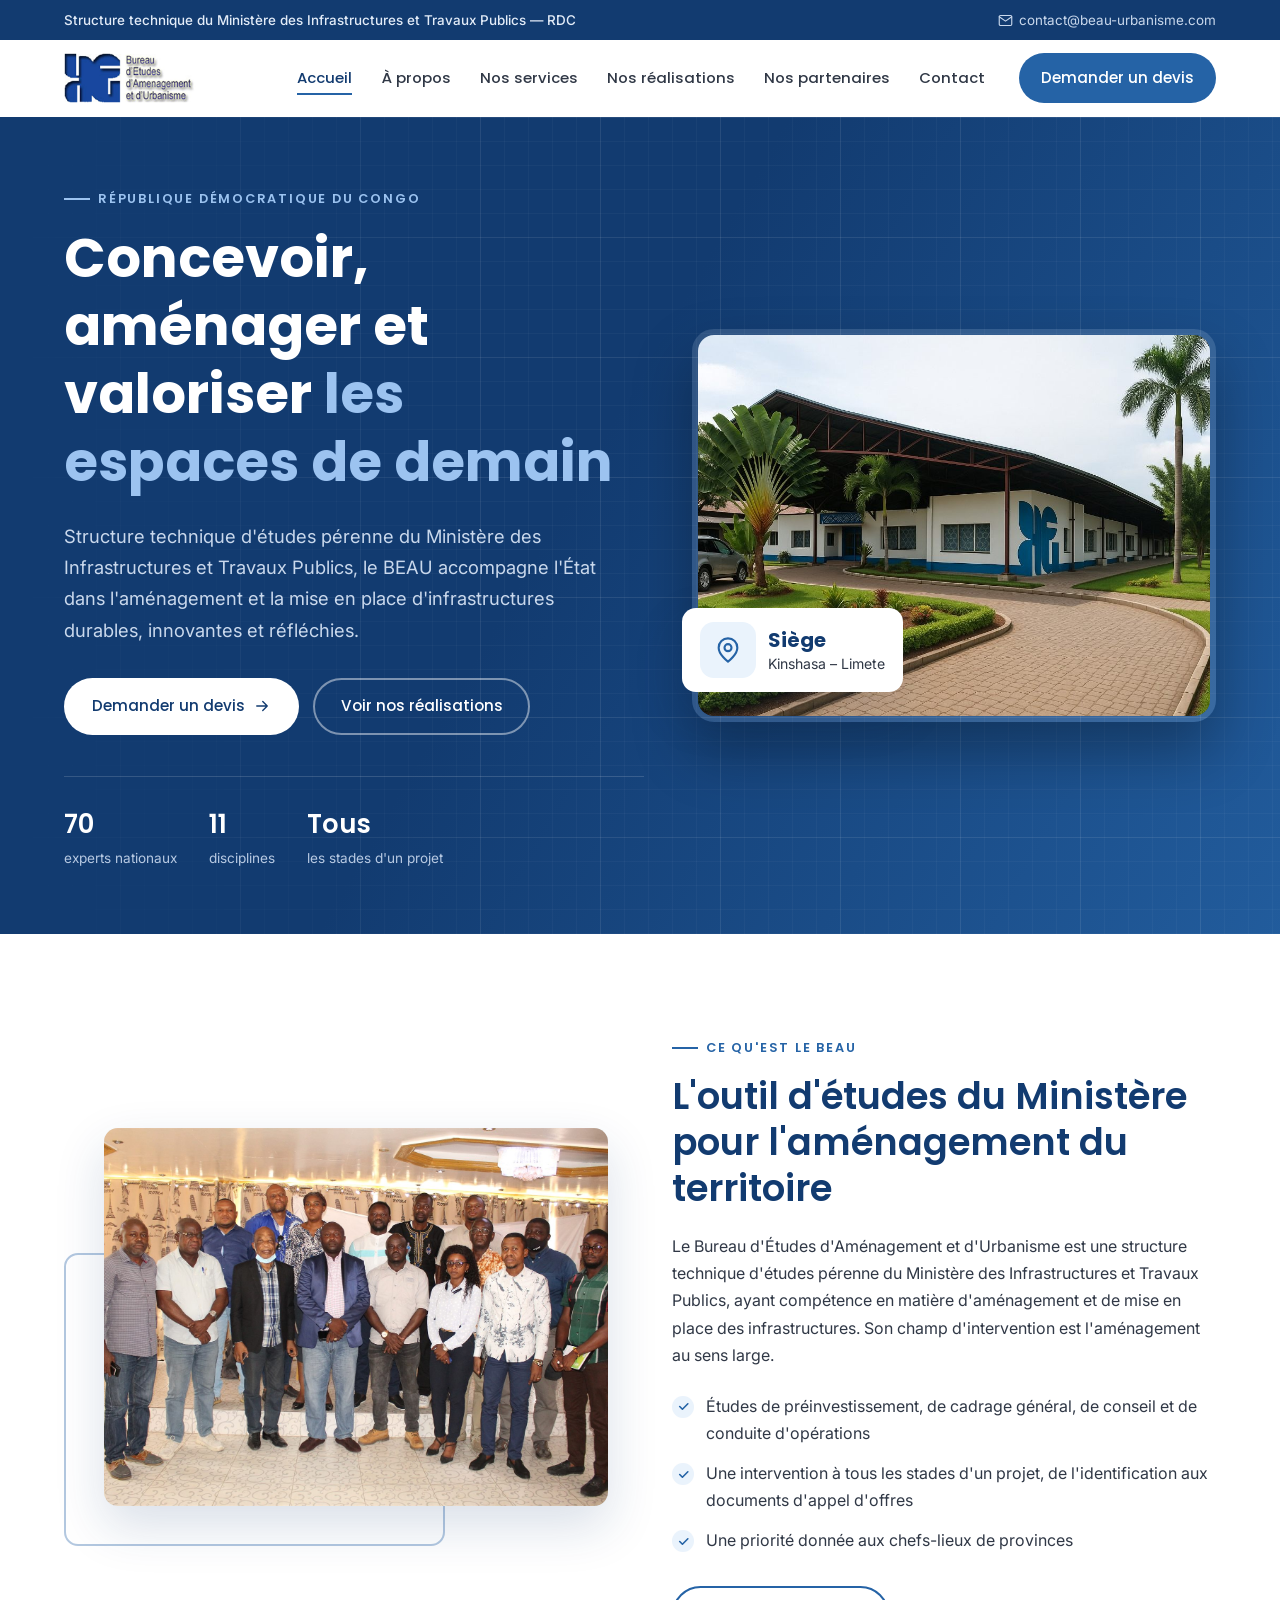
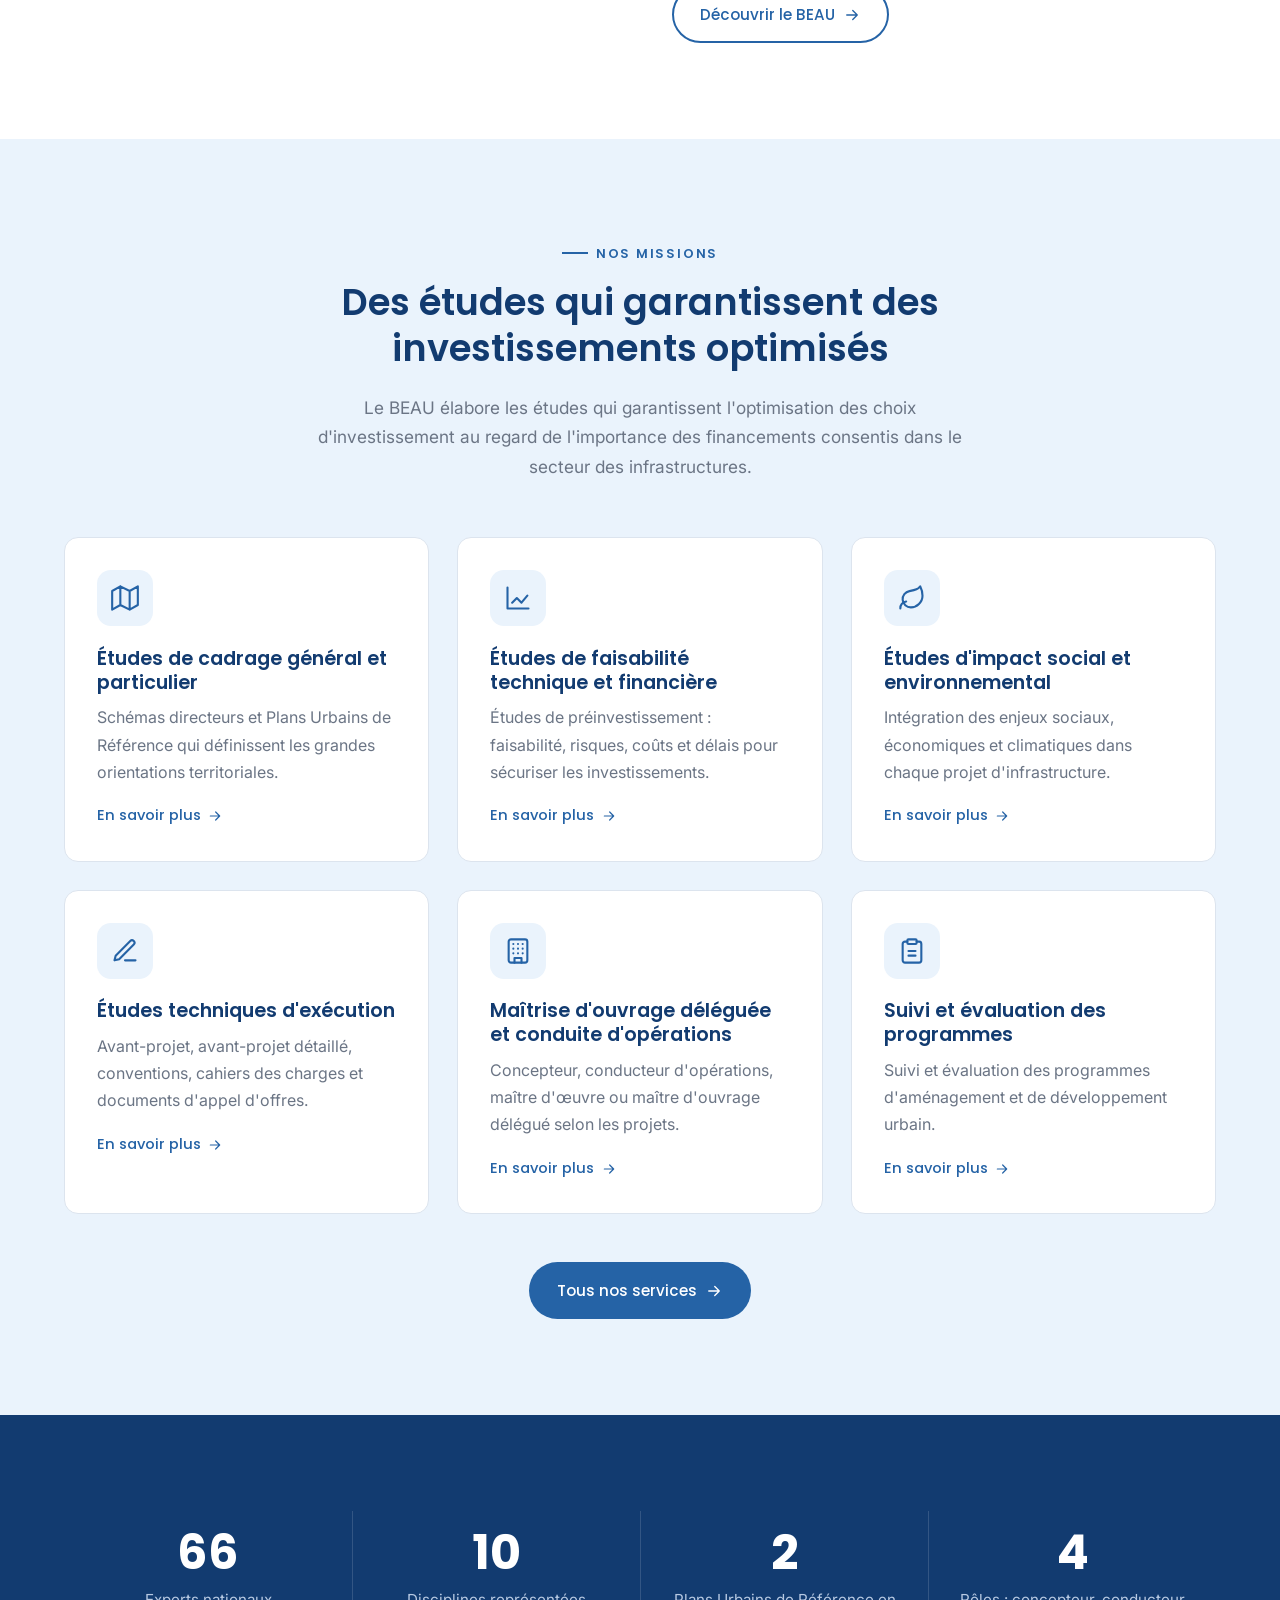
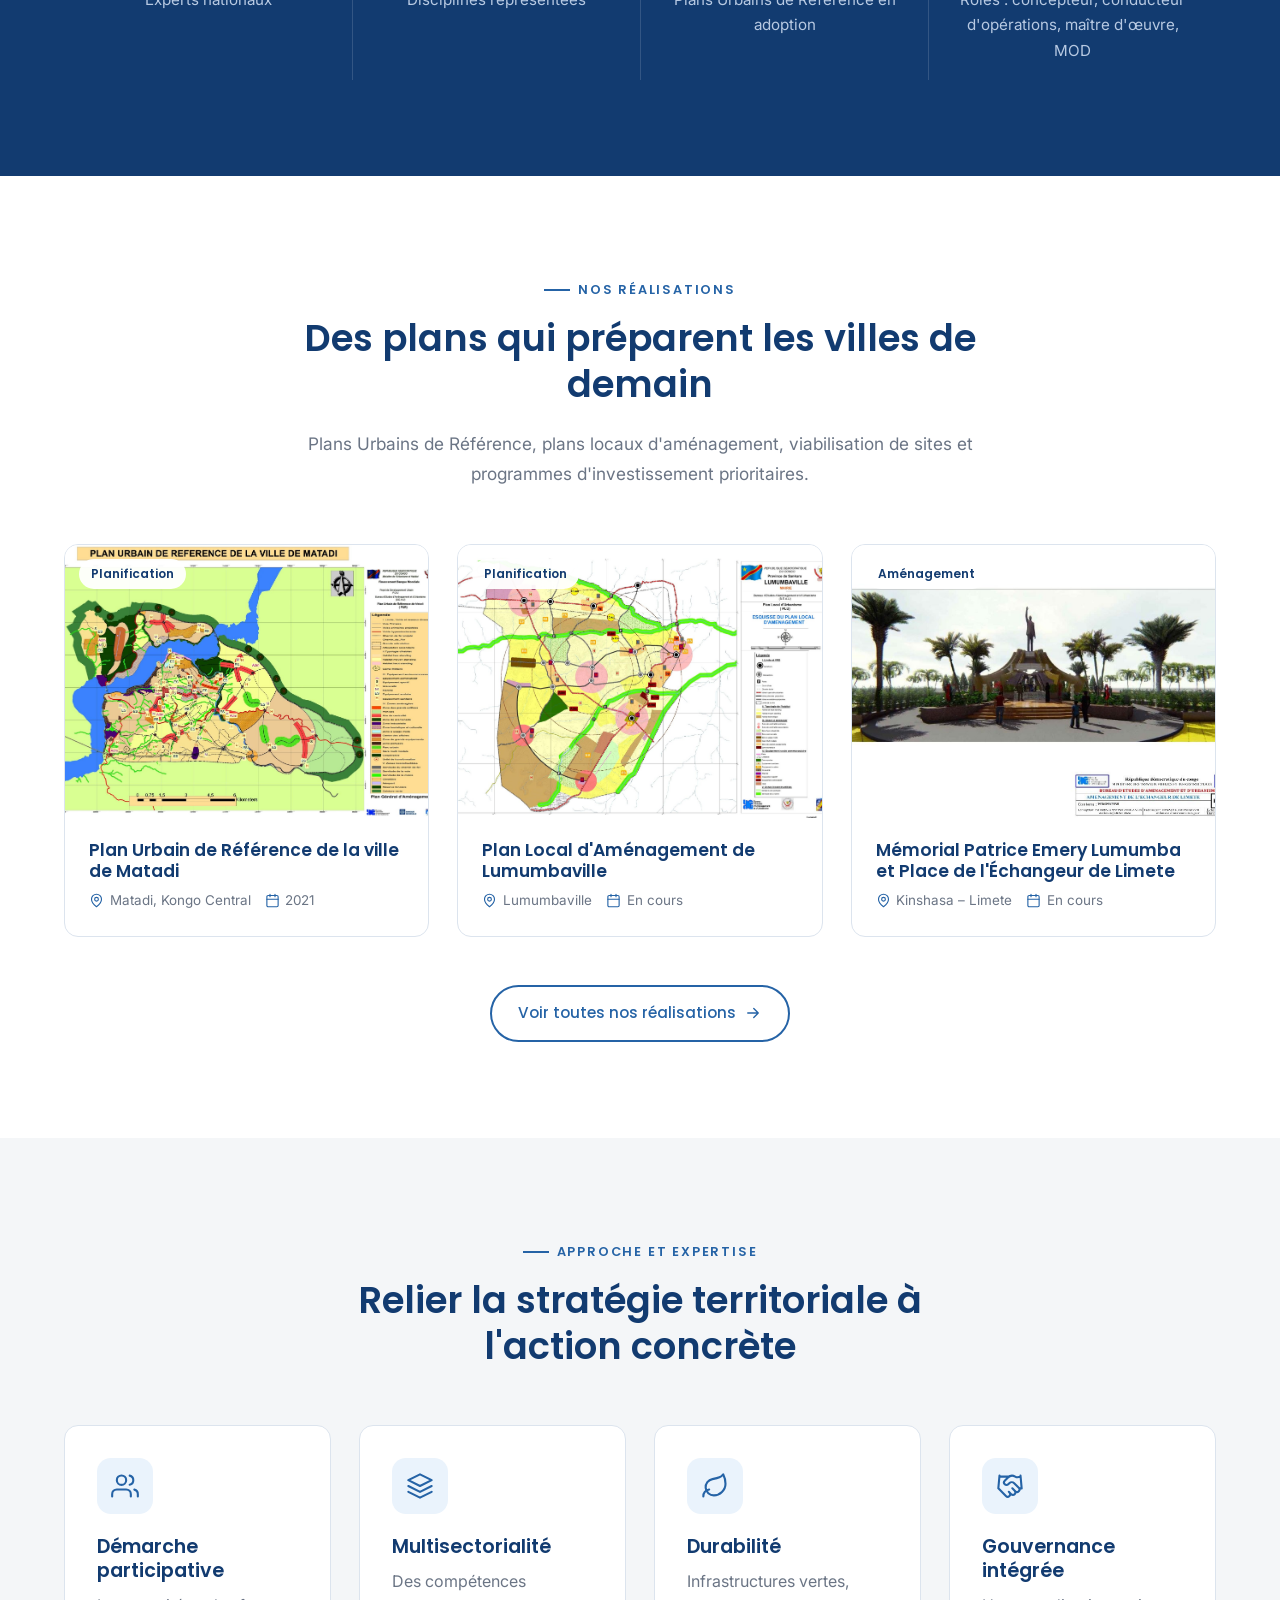
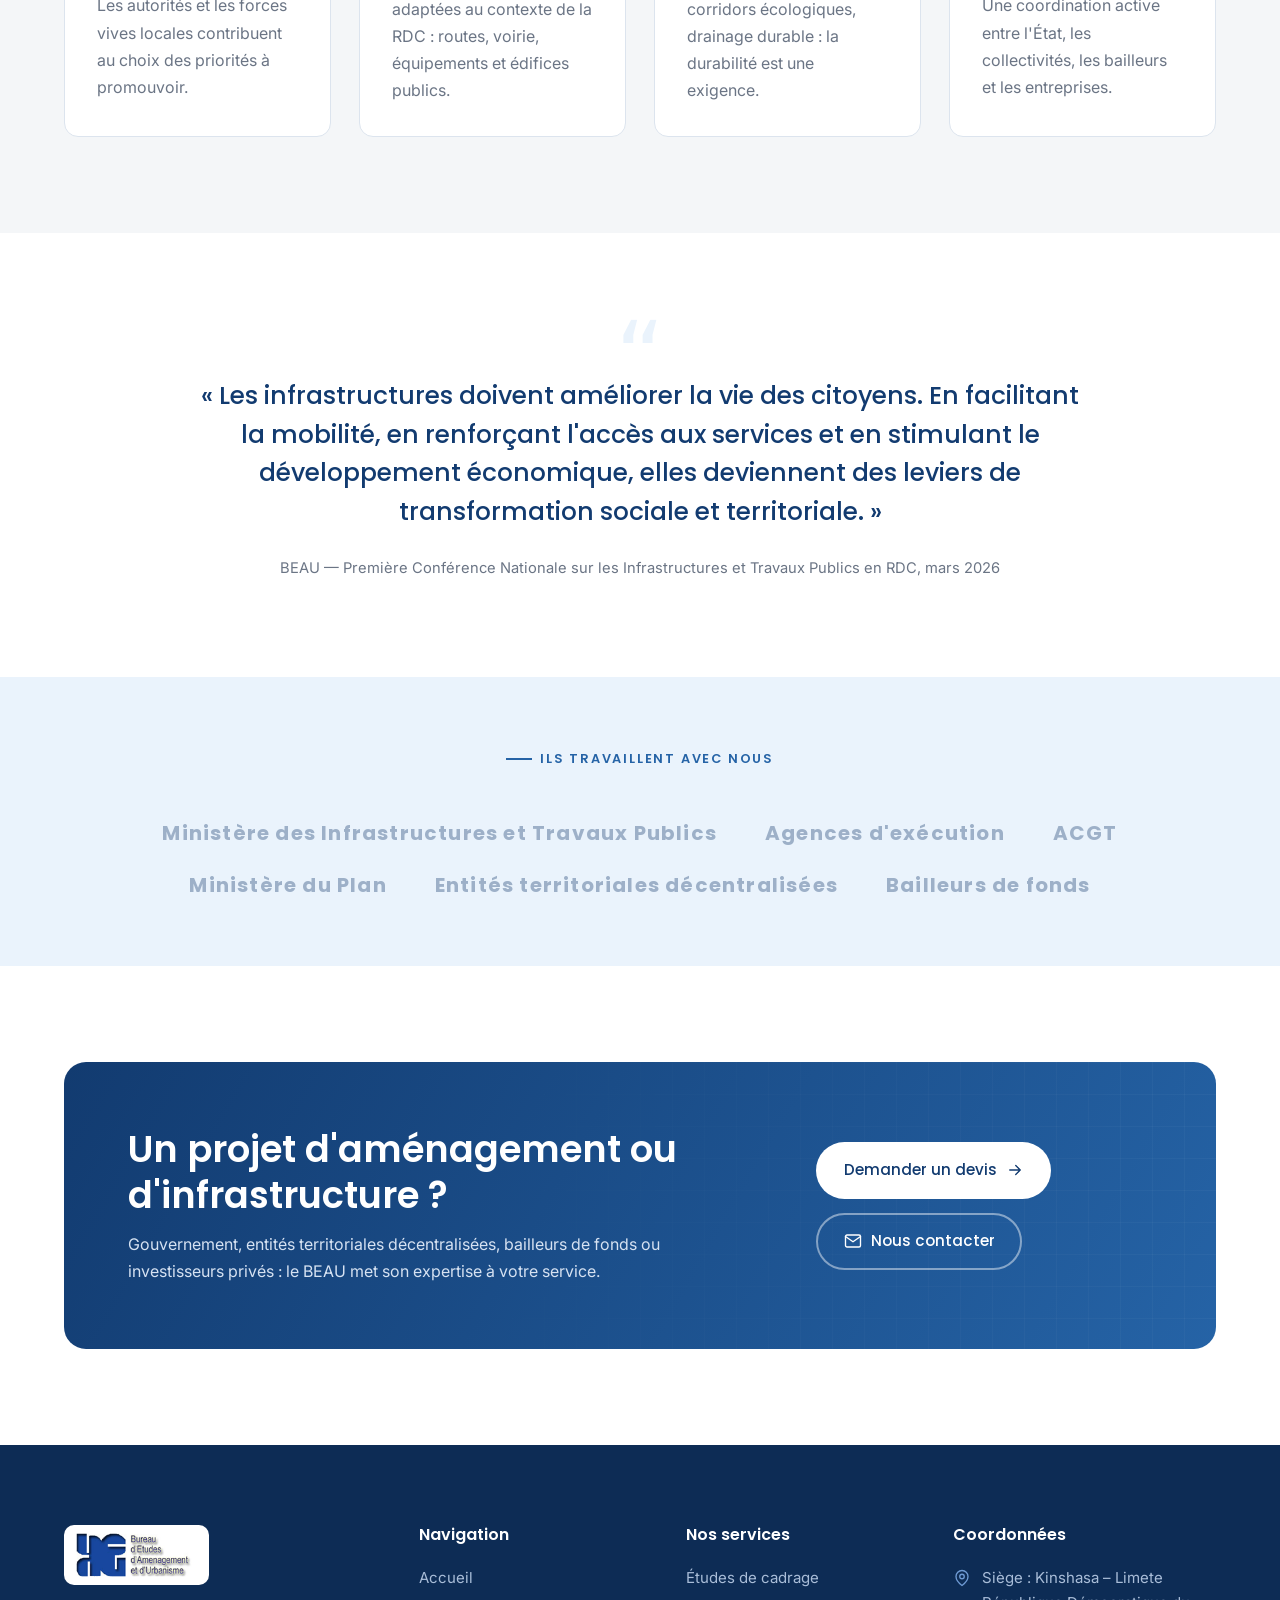
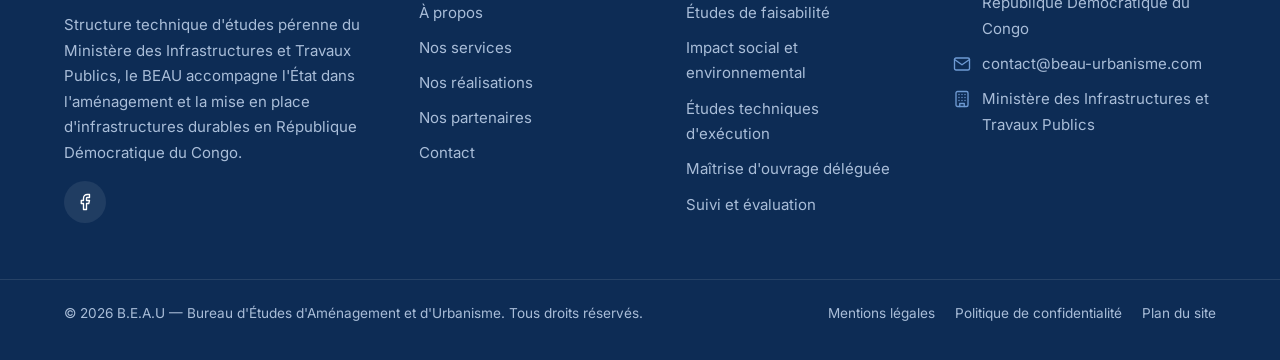
==== commit bdb7678f: "Retrait du téléphone provisoire et des icônes LinkedIn et X Co-Authored-By: Claude Opus 5.5 <noreply" ====
--- a/index.html
+++ b/index.html
@@ -42,7 +42,6 @@
         <span class="topbar__org">Structure technique du Ministère des Infrastructures et Travaux Publics — RDC</span>
       </div>
       <div class="topbar__info topbar__contact">
-        <a href="tel:+243000000000"><svg viewBox="0 0 24 24" fill="none" stroke="currentColor" stroke-width="1.8" stroke-linecap="round" stroke-linejoin="round" aria-hidden="true"><path d="M22 16.9v3a2 2 0 0 1-2.2 2 19.8 19.8 0 0 1-8.6-3.1 19.5 19.5 0 0 1-6-6A19.8 19.8 0 0 1 2.1 4.2 2 2 0 0 1 4.1 2h3a2 2 0 0 1 2 1.7c.1.9.4 1.8.7 2.7a2 2 0 0 1-.5 2.1L8 9.8a16 16 0 0 0 6 6l1.3-1.3a2 2 0 0 1 2.1-.4c.9.3 1.8.6 2.7.7a2 2 0 0 1 1.7 2z"/></svg> +243 00 000 00 00</a>
         <a href="mailto:contact@beau-urbanisme.com"><svg viewBox="0 0 24 24" fill="none" stroke="currentColor" stroke-width="1.8" stroke-linecap="round" stroke-linejoin="round" aria-hidden="true"><rect x="2" y="4" width="20" height="16" rx="2"/><path d="M22 6l-10 7L2 6"/></svg> contact@beau-urbanisme.com</a>
       </div>
     </div>
@@ -326,8 +325,6 @@
         <p>Structure technique d'études pérenne du Ministère des Infrastructures et Travaux Publics, le BEAU accompagne l'État dans l'aménagement et la mise en place d'infrastructures durables en République Démocratique du Congo.</p>
         <div class="socials">
           <a href="#" aria-label="Facebook" rel="noopener"><svg viewBox="0 0 24 24" fill="none" stroke="currentColor" stroke-width="1.8" stroke-linecap="round" stroke-linejoin="round" aria-hidden="true"><path d="M18 2h-3a5 5 0 0 0-5 5v3H7v4h3v8h4v-8h3l1-4h-4V7a1 1 0 0 1 1-1h3z"/></svg></a>
-          <a href="#" aria-label="LinkedIn" rel="noopener"><svg viewBox="0 0 24 24" fill="none" stroke="currentColor" stroke-width="1.8" stroke-linecap="round" stroke-linejoin="round" aria-hidden="true"><path d="M16 8a6 6 0 0 1 6 6v7h-4v-7a2 2 0 0 0-4 0v7h-4v-7a6 6 0 0 1 6-6zM2 9h4v12H2z"/><circle cx="4" cy="4" r="2"/></svg></a>
-          <a href="#" aria-label="X (Twitter)" rel="noopener"><svg viewBox="0 0 24 24" fill="none" stroke="currentColor" stroke-width="1.8" stroke-linecap="round" stroke-linejoin="round" aria-hidden="true"><path d="M4 4l16 16M20 4L4 20"/></svg></a>
         </div>
       </div>
       <div>
@@ -356,7 +353,6 @@
         <h3>Coordonnées</h3>
         <ul class="footer__contact">
           <li><svg viewBox="0 0 24 24" fill="none" stroke="currentColor" stroke-width="1.8" stroke-linecap="round" stroke-linejoin="round" aria-hidden="true"><path d="M20 10c0 6-8 12-8 12s-8-6-8-12a8 8 0 0 1 16 0z"/><circle cx="12" cy="10" r="3"/></svg><span>Siège : Kinshasa – Limete<br>République Démocratique du Congo</span></li>
-          <li><svg viewBox="0 0 24 24" fill="none" stroke="currentColor" stroke-width="1.8" stroke-linecap="round" stroke-linejoin="round" aria-hidden="true"><path d="M22 16.9v3a2 2 0 0 1-2.2 2 19.8 19.8 0 0 1-8.6-3.1 19.5 19.5 0 0 1-6-6A19.8 19.8 0 0 1 2.1 4.2 2 2 0 0 1 4.1 2h3a2 2 0 0 1 2 1.7c.1.9.4 1.8.7 2.7a2 2 0 0 1-.5 2.1L8 9.8a16 16 0 0 0 6 6l1.3-1.3a2 2 0 0 1 2.1-.4c.9.3 1.8.6 2.7.7a2 2 0 0 1 1.7 2z"/></svg><a href="tel:+243000000000">+243 00 000 00 00</a></li>
           <li><svg viewBox="0 0 24 24" fill="none" stroke="currentColor" stroke-width="1.8" stroke-linecap="round" stroke-linejoin="round" aria-hidden="true"><rect x="2" y="4" width="20" height="16" rx="2"/><path d="M22 6l-10 7L2 6"/></svg><a href="mailto:contact@beau-urbanisme.com">contact@beau-urbanisme.com</a></li>
           <li><svg viewBox="0 0 24 24" fill="none" stroke="currentColor" stroke-width="1.8" stroke-linecap="round" stroke-linejoin="round" aria-hidden="true"><rect x="4" y="2" width="16" height="20" rx="2"/><path d="M9 22v-4h6v4M8 6h.01M16 6h.01M12 6h.01M12 10h.01M12 14h.01M16 10h.01M16 14h.01M8 10h.01M8 14h.01"/></svg><span>Ministère des Infrastructures et Travaux Publics</span></li>
         </ul>
